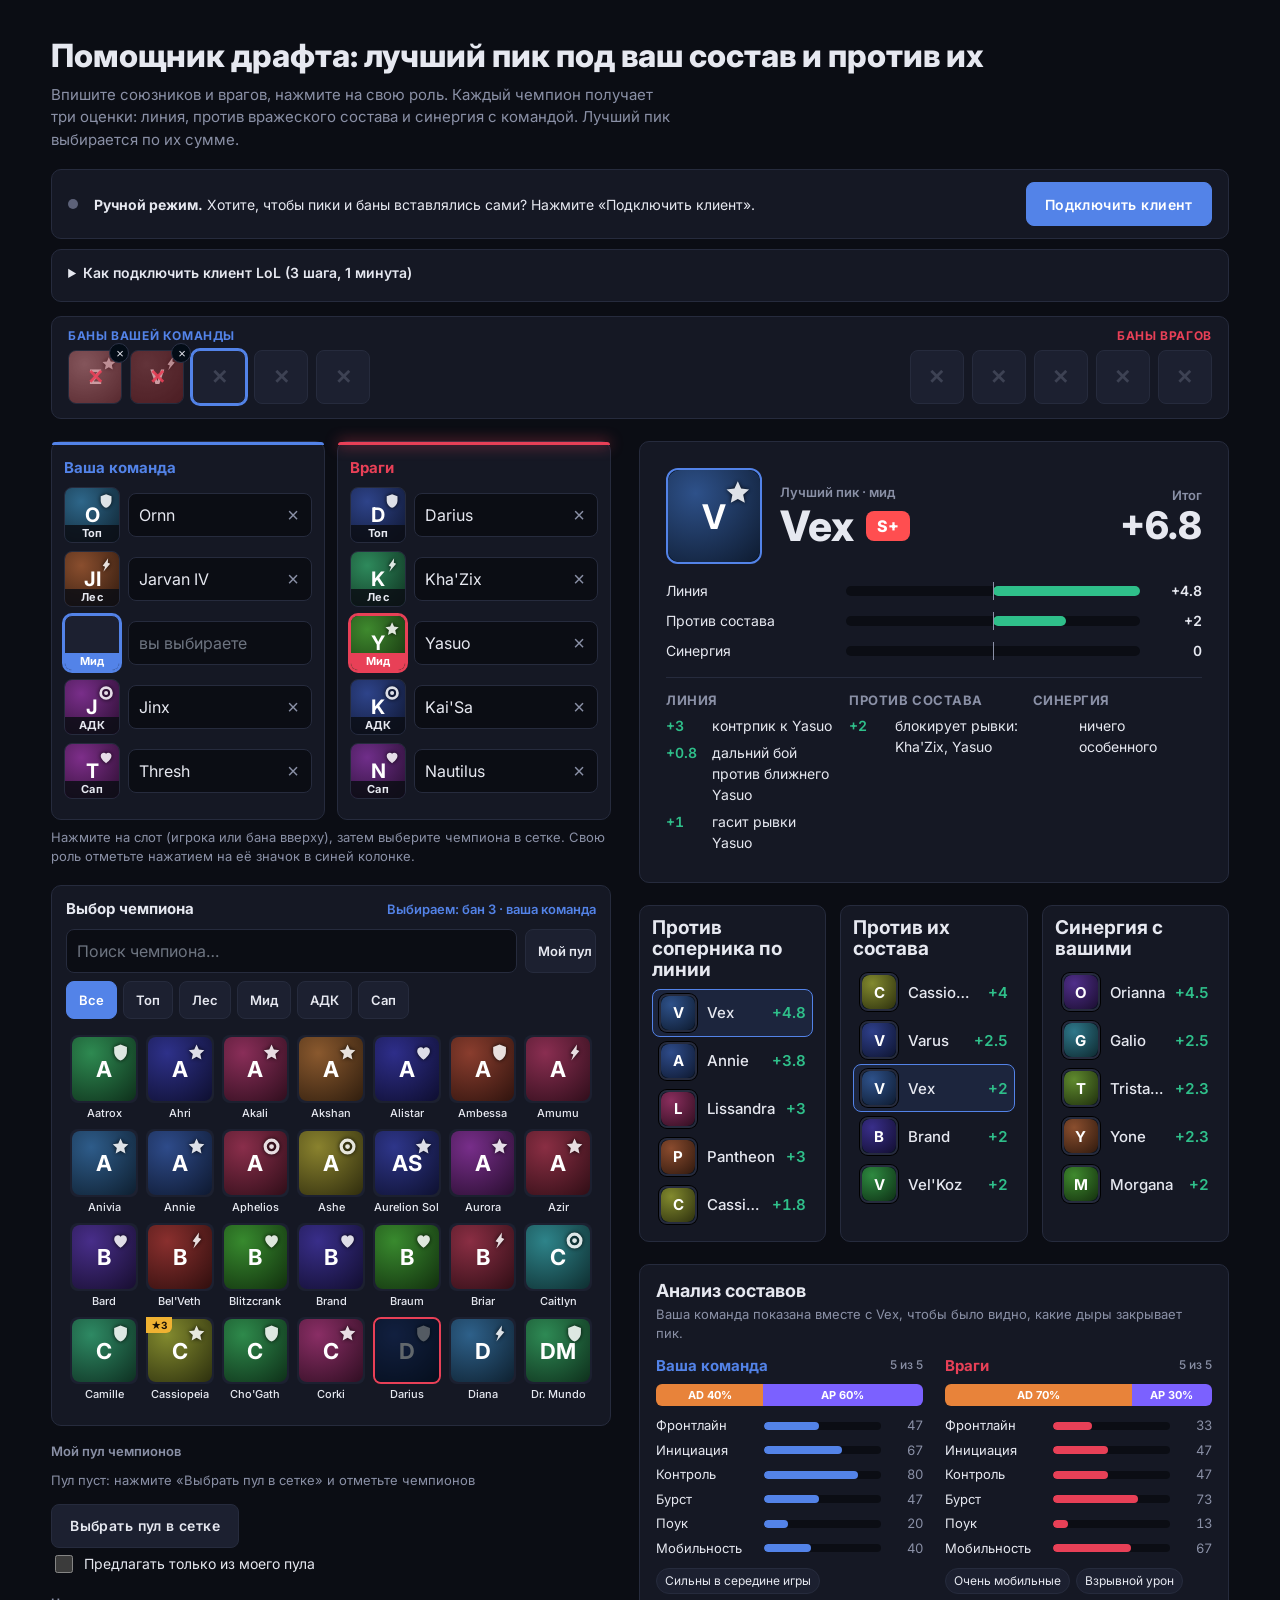
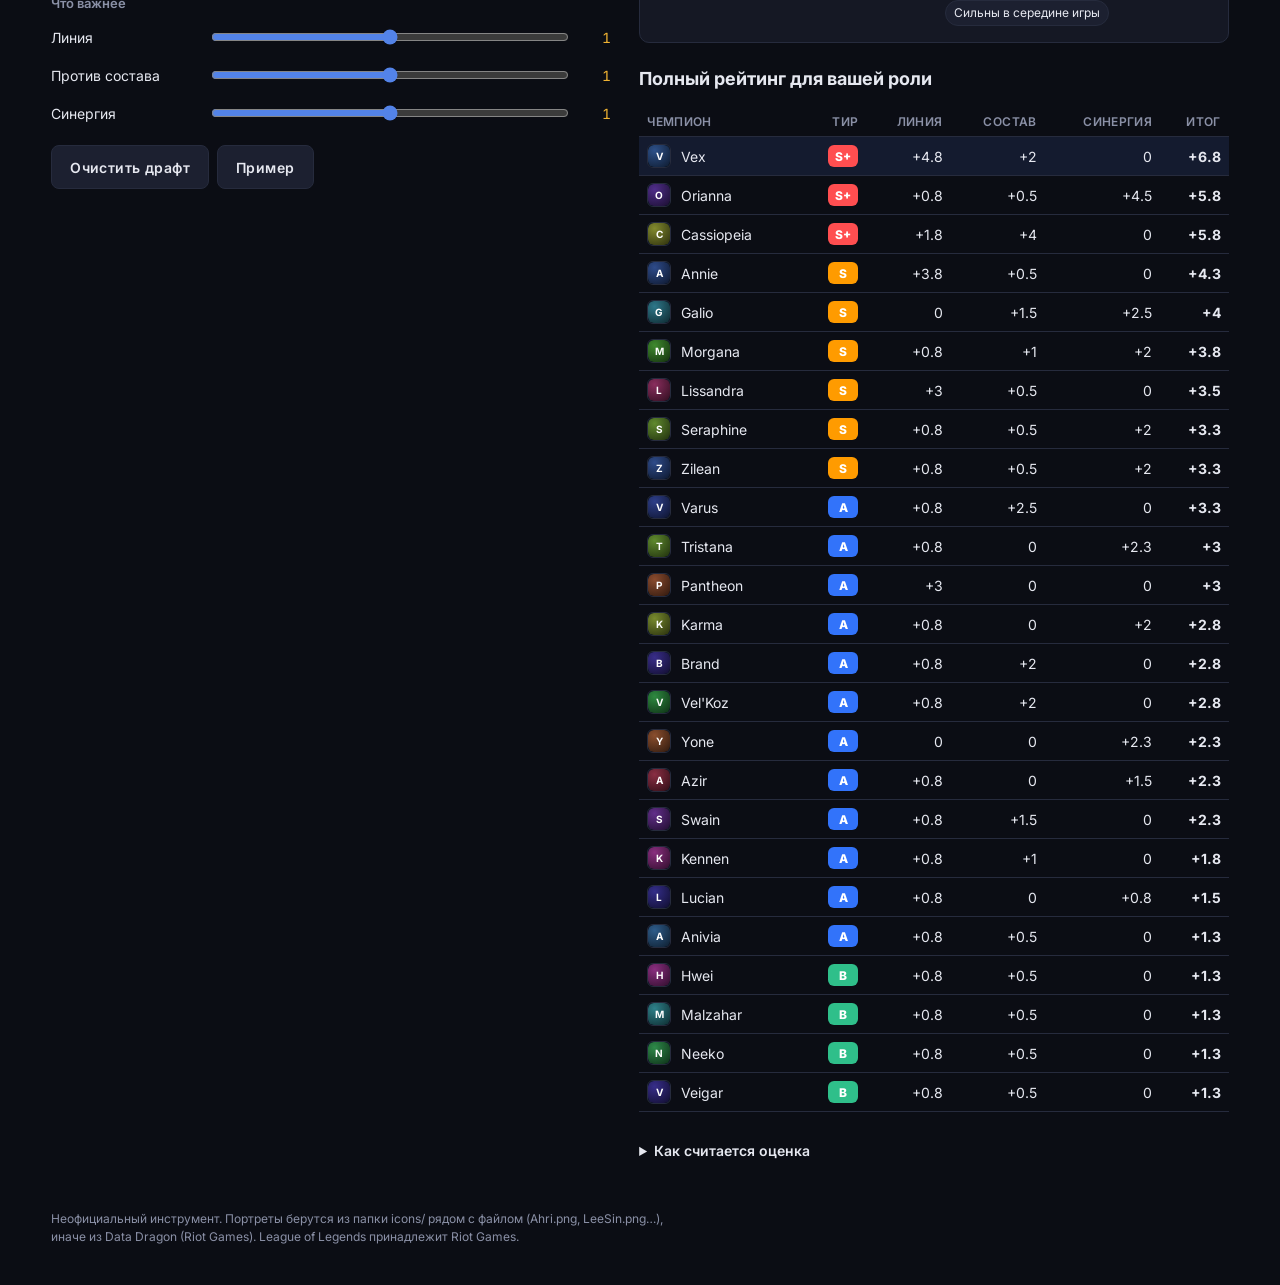
==== lol_draft_helper.html @ dc97fdb5 "Data-ready model: blend hand-made rules with match stats (stats.json), confidence tags, scaling and " ====
<!DOCTYPE html>
<html lang="ru">
<head>
<meta charset="utf-8">
<meta name="viewport" content="width=device-width,initial-scale=1">
<title>Помощник драфта LoL</title>
<link rel="preconnect" href="https://fonts.googleapis.com">
<link rel="stylesheet" href="https://fonts.googleapis.com/css2?family=Inter:wght@400;500;600;700;800&display=swap">
<style>
/* VOICE: тёмный хекстех-стиль драфта: торжественно, но читаемо
   IDEA: экран выбора чемпионов: слоты с золотыми рамками и портретами
   PICTURE: два столбца слотов и карточка лучшего пика с золотым кольцом вокруг портрета
   COLOUR and TYPE: ночной синий #010a13 / #0a1428, золото #c8aa6e, бирюза хекстеха #0ac8b9, красный врагов; Forum + Inter
   LAYOUT: драфт слева, результат справа; ниже 900px одна колонка */
:root{color-scheme:dark;--bg:#010a13;--panel:#0b1a2e;--line:#2a3a4d;--gold:#c8aa6e;--gold2:#f0e6d2;--gold3:#785a28;--teal:#0ac8b9;--blue:#5cb3ff;--red:#f0566b;--good:#0ac8b9;--bad:#f08a55;--ink:#f0e6d2;--mute:#a09b8c}
:root[data-theme=light],:root[data-theme=dark]{color-scheme:dark}
*{box-sizing:border-box;min-width:0}
body{margin:0;color:var(--ink);font:16px/1.5 Inter,system-ui,sans-serif;overflow-x:clip;
 background:radial-gradient(900px 520px at 75% -8%,#123659 0,transparent 62%),radial-gradient(700px 400px at 0% 100%,#0b2a30 0,transparent 60%),var(--bg)}
h1,h2,h3,.big{font-family:Forum,Georgia,serif;font-weight:400;line-height:1.1;margin:0;letter-spacing:.02em}
h1{font-size:clamp(28px,4.2vw,46px);text-wrap:balance;color:var(--gold2)}
h2{font-size:24px;margin-bottom:10px;color:var(--gold)}
h3{font-size:21px}
.band{padding:clamp(20px,3vw,40px) max(4vw,16px)}
header.band{padding-bottom:8px}
header p{margin:10px 0 18px;color:var(--mute);max-width:70ch}
.wrap{max-width:1240px;margin:0 auto}
.rule{height:1px;background:linear-gradient(90deg,var(--gold),transparent 80%);position:relative}
.rule::after{content:"";position:absolute;left:0;top:-4px;width:9px;height:9px;background:var(--gold);transform:rotate(45deg)}
.main{display:grid;grid-template-columns:minmax(0,500px) minmax(0,1fr);gap:28px;align-items:start}
@media(max-width:900px){.main{grid-template-columns:minmax(0,1fr)}}
.frame,.team,.hero,.top{background:linear-gradient(180deg,#0e2138,#091428);border:2px solid;border-image:linear-gradient(180deg,var(--gold),var(--gold3)) 1;box-shadow:inset 0 0 0 1px #000,0 8px 30px rgba(0,0,0,.45)}
.teams{display:grid;grid-template-columns:minmax(0,1fr) minmax(0,1fr);gap:12px}
@media(max-width:460px){.teams{grid-template-columns:minmax(0,1fr)}}
.team{padding:12px;position:relative}
.team::before{content:"";position:absolute;left:0;right:0;top:0;height:4px;background:var(--blue);box-shadow:0 0 14px var(--blue)}
.team.enemy::before{background:var(--red);box-shadow:0 0 14px var(--red)}
.team h3{margin:6px 0 10px}
.team.ally h3{color:var(--blue)}.team.enemy h3{color:var(--red)}
.row{display:grid;grid-template-columns:56px minmax(0,1fr);gap:8px;margin-bottom:8px;align-items:center}
.role{position:relative;width:56px;height:56px;padding:0;overflow:hidden;border:2px solid var(--gold3);background:radial-gradient(circle,#0f2540,#030c16);color:var(--gold2);cursor:pointer;font-family:Inter,sans-serif}
.enemy .role{cursor:default}
.pt{position:absolute;inset:0;display:block;font-size:20px}
.pt img,.port img{width:100%;height:100%;object-fit:cover;display:block}
.rl{position:absolute;left:0;right:0;bottom:0;background:rgba(1,10,19,.88);font:600 11px/1 Inter,sans-serif;padding:3px 0;text-align:center;letter-spacing:.04em}
.row.me .role{border-color:var(--gold);box-shadow:0 0 14px rgba(200,170,110,.65)}
.row.me .rl{background:var(--gold);color:#1a1206}
.row.lane .role{border-color:var(--red);box-shadow:0 0 14px rgba(240,86,107,.55)}
.row.lane .rl{background:var(--red);color:#fff}
.med{position:relative;display:grid;place-items:center;width:100%;height:100%;background:radial-gradient(circle at 30% 25%,hsl(var(--h) 50% 36%),hsl(var(--h) 55% 12%));font:400 1em Forum,Georgia,serif;color:var(--gold2)}
input[type=text],textarea{width:100%;height:44px;border:1px solid var(--gold3);border-radius:0;background:#010a13;color:var(--gold2);font:16px Inter,sans-serif;padding:0 10px}
textarea{height:64px;padding:8px 10px;resize:vertical}
input::placeholder,textarea::placeholder{color:#6d7480}
input.bad{border-color:var(--bad);box-shadow:0 0 0 1px var(--bad)}
input:disabled{background:transparent;border-style:dashed;color:var(--gold)}
input:focus-visible,button:focus-visible,textarea:focus-visible{outline:2px solid var(--teal);outline-offset:2px}
.hint{font-size:13px;color:var(--mute);margin:8px 0 0}
.extra{margin-top:16px;display:grid;gap:14px}
label.f,.f{display:block;font-size:13px;font-weight:600;margin-bottom:4px;color:var(--gold)}
.check{display:flex;gap:8px;align-items:center;font-size:14px;min-height:32px;color:var(--gold2)}
.check input{width:18px;height:18px;accent-color:var(--teal)}
.weights{display:grid;gap:2px}
.w{display:grid;grid-template-columns:150px minmax(0,1fr) 36px;gap:8px;align-items:center;font-size:14px}
.w output{text-align:right;font-variant-numeric:tabular-nums;color:var(--gold)}
input[type=range]{width:100%;accent-color:var(--teal);height:32px}
.btns{display:flex;gap:8px;flex-wrap:wrap}
.btn{min-height:44px;padding:0 18px;border:1px solid var(--gold3);background:linear-gradient(#1e2328,#0f141a);color:var(--gold2);font:600 14px Inter,sans-serif;cursor:pointer;letter-spacing:.03em}
.btn:hover{border-color:var(--gold);color:#fff;box-shadow:0 0 12px rgba(200,170,110,.3)}
.hero{padding:clamp(16px,2.4vw,26px);display:grid;gap:16px}
.hero-top{display:flex;gap:18px;align-items:center;flex-wrap:wrap}
.gl{position:absolute;top:9%;right:9%;width:30%;height:30%;fill:var(--gold);filter:drop-shadow(0 0 2px #000)}
.xs .gl,.pick .gl{display:none}
.port{width:96px;height:96px;border-radius:50%;overflow:hidden;border:3px solid var(--gold);box-shadow:0 0 0 2px #000,0 0 24px rgba(200,170,110,.4);flex:none;font-size:34px;background:#05101c}
.port img{transform:scale(1.12)}
.port.s{width:38px;height:38px;border-width:2px;box-shadow:0 0 0 1px #000;font-size:15px}
.port.xs{width:24px;height:24px;border-width:1px;box-shadow:none;font-size:10px}
.kicker{font-size:13px;color:var(--mute);font-weight:600}
.big{font-size:clamp(38px,6vw,60px);color:var(--gold2)}
.total{margin-left:auto;text-align:right}
.total .big{font-size:clamp(36px,5vw,52px);color:var(--gold)}
.bars{display:grid;gap:9px}
.bar{display:grid;grid-template-columns:170px minmax(0,1fr) 52px;gap:10px;align-items:center;font-size:14px}
.track{position:relative;height:12px;background:#030c16;border:1px solid var(--gold3)}
.track::after{content:"";position:absolute;left:50%;top:-4px;bottom:-4px;width:1px;background:var(--mute)}
.fill{position:absolute;top:0;bottom:0;box-shadow:0 0 10px currentColor}
.num{text-align:right;font-variant-numeric:tabular-nums;font-weight:600;white-space:nowrap;color:var(--gold2)}
@media(max-width:520px){.bar{grid-template-columns:96px minmax(0,1fr) 44px}}
.why{display:grid;grid-template-columns:minmax(0,1fr) minmax(0,1fr) minmax(0,1fr);gap:14px;border-top:1px solid var(--gold3);padding-top:14px}
@media(max-width:700px){.why{grid-template-columns:minmax(0,1fr)}}
.why h4{margin:0 0 4px;font:400 17px Forum,Georgia,serif;color:var(--gold);letter-spacing:.03em}
.why ul{margin:0;padding:0;list-style:none;font-size:14px}
.why li{padding:3px 0;display:grid;grid-template-columns:40px minmax(0,1fr);gap:6px}
.pos{color:var(--teal);font-weight:600;font-variant-numeric:tabular-nums}.neg{color:var(--bad);font-weight:600;font-variant-numeric:tabular-nums}
.tops{display:grid;grid-template-columns:repeat(3,minmax(0,1fr));gap:14px;margin-top:22px}
@media(max-width:700px){.tops{grid-template-columns:minmax(0,1fr)}}
.top{padding:12px}
.top h3{margin-bottom:8px;color:var(--gold);font-size:19px}
.pick{display:flex;gap:10px;align-items:center;width:100%;min-height:46px;background:none;border:1px solid transparent;padding:4px 6px;color:var(--gold2);font:500 15px Inter,sans-serif;cursor:pointer;text-align:left}
.pick:hover{background:rgba(200,170,110,.08)}
.pick.on{border-color:var(--gold3);background:rgba(10,200,185,.1)}
.pick span:nth-child(2){flex:1}
table{width:100%;border-collapse:collapse;margin-top:8px;font-size:14px}
th,td{padding:7px 8px;border-bottom:1px solid #1d2c3e;text-align:right;white-space:nowrap}
th:first-child,td:first-child{text-align:left}
th{font:400 16px Forum,Georgia,serif;color:var(--gold);border-bottom:1px solid var(--gold3)}
.tn{display:inline-flex;gap:10px;align-items:center}
tbody tr{cursor:pointer}tbody tr:hover{background:rgba(200,170,110,.08)}tbody tr.on{background:rgba(10,200,185,.12)}
.scroll{overflow-x:auto}
.empty{color:var(--mute);padding:20px 0}
details{margin-top:28px;font-size:14px;color:var(--mute)}
details p{max-width:75ch}
summary{cursor:pointer;font-weight:600;color:var(--gold);min-height:32px}
.legal{font-size:12px;color:var(--mute);margin:0;max-width:80ch}
footer.band{padding-top:0}
@media (prefers-reduced-motion:no-preference){.fill{transition:width .25s,left .25s}}

.main{grid-template-columns:minmax(0,560px) minmax(0,1fr)}
@media(max-width:900px){.main{grid-template-columns:minmax(0,1fr)}}
.fld{position:relative;display:block}
.fld input{padding-right:34px}
.fld input:placeholder-shown+.clr{display:none}
.clr{position:absolute;right:0;top:0;width:38px;height:44px;background:none;border:0;color:var(--mute);font-size:20px;line-height:1;cursor:pointer}
.clr:hover{color:var(--red)}
.row.active input{border-color:var(--teal);box-shadow:0 0 0 1px var(--teal)}
.row.active .role{box-shadow:0 0 12px rgba(10,200,185,.55)}
.picker{margin-top:18px;padding:14px;background:linear-gradient(180deg,#0e2138,#091428);border:2px solid;border-image:linear-gradient(180deg,var(--gold),var(--gold3)) 1;box-shadow:inset 0 0 0 1px #000,0 8px 30px rgba(0,0,0,.45)}
.picker-head{display:flex;justify-content:space-between;gap:10px;align-items:baseline;flex-wrap:wrap;margin-bottom:10px}
.picker-head h3{color:var(--gold)}
.who{font-size:13px;color:var(--teal);font-weight:600}
.picker-top{display:flex;gap:8px;margin-bottom:8px}
.picker-top input{flex:1 1 auto}
.chips{display:flex;gap:6px;flex-wrap:wrap}
.chip{min-height:38px;padding:0 12px;border:1px solid var(--gold3);background:#05101c;color:var(--gold2);font:600 13px Inter,sans-serif;cursor:pointer}
.chip:hover{border-color:var(--gold)}
.chip.on{background:var(--gold);color:#1a1206;border-color:var(--gold)}
.grid{display:grid;grid-template-columns:repeat(auto-fill,minmax(62px,1fr));gap:10px 8px;max-height:380px;overflow-y:auto;margin-top:12px;padding:4px 4px 8px}
.grid::-webkit-scrollbar{width:8px}.grid::-webkit-scrollbar-thumb{background:var(--gold3)}
.tile{position:relative;padding:0;border:0;background:none;color:var(--gold2);cursor:pointer;display:grid;gap:4px;justify-items:center;font:500 11px/1.1 Inter,sans-serif;min-width:0}
.tile[hidden]{display:none}
.tile .tp{position:relative;display:block;width:100%;aspect-ratio:1;border:2px solid var(--gold3);overflow:hidden;background:#05101c;font-size:22px}
.tile .tp img{width:100%;height:100%;object-fit:cover;display:block}
.tile:hover .tp{border-color:var(--gold);box-shadow:0 0 12px rgba(200,170,110,.55)}
.tile .nm{max-width:100%;white-space:nowrap;overflow:hidden;text-overflow:ellipsis}
.tile.a .tp{border-color:var(--blue)}.tile.e .tp{border-color:var(--red)}
.tile.a,.tile.e,.tile.b{cursor:not-allowed}
.tile.a .tp::after,.tile.e .tp::after,.tile.b .tp::after{content:"";position:absolute;inset:0;background:rgba(1,10,19,.62)}
.tile.b .tp{filter:grayscale(1);border-color:#4a4f57}
.tile.b .tp::before{content:"✕";position:absolute;inset:0;display:grid;place-items:center;z-index:1;color:var(--red);font:700 28px Inter,sans-serif}
.picker.bans .tile.b{cursor:pointer}
.tile .rk{position:absolute;top:0;left:0;z-index:2;background:var(--gold);color:#1a1206;font:700 10px/1 Inter,sans-serif;padding:3px 5px}
.tile .rk[hidden]{display:none}
.tile.top1 .tp{border-color:var(--gold);box-shadow:0 0 10px rgba(200,170,110,.6)}
.noresult{grid-column:1/-1;color:var(--mute);padding:14px 0;text-align:center}

.banband{padding-top:6px;padding-bottom:10px}
.banbar{display:flex;justify-content:space-between;gap:12px 24px;flex-wrap:wrap;padding:12px 16px 14px;background:linear-gradient(180deg,#0e2138,#091428);border:2px solid;border-image:linear-gradient(180deg,var(--gold),var(--gold3)) 1;box-shadow:inset 0 0 0 1px #000,0 8px 30px rgba(0,0,0,.45)}
.bg h3{font-size:18px;margin:0 0 8px;color:var(--blue)}
.bg.r h3{color:var(--red);text-align:right}
.bslots{display:flex;gap:8px}
.bg.r .bslots{justify-content:flex-end}
.bslot{position:relative;width:54px;height:54px}
.bbtn{position:relative;display:block;width:100%;height:100%;padding:0;overflow:hidden;border:2px solid var(--gold3);background:radial-gradient(circle,#0f2540,#030c16);cursor:pointer;color:var(--mute)}
.bbtn:hover{border-color:var(--gold)}
.bbtn .x{position:absolute;inset:0;display:grid;place-items:center;font:700 20px Inter,sans-serif;opacity:.3;z-index:1;pointer-events:none}
.bslot.filled .bbtn .pt{filter:grayscale(1) brightness(.75)}
.bslot.filled .bbtn::after{content:"";position:absolute;inset:0;background:rgba(240,86,107,.3)}
.bslot.filled .x{opacity:.9;color:var(--red)}
.bslot.active .bbtn{border-color:var(--teal);box-shadow:0 0 12px rgba(10,200,185,.65)}
.bslot .clr{display:none;position:absolute;right:-7px;top:-7px;width:20px;height:20px;background:#030c16;border:1px solid var(--gold3);border-radius:50%;font-size:13px;color:var(--gold2);z-index:3;place-items:center}
.bslot.filled .clr{display:grid}
@media(max-width:520px){.bslot{width:44px;height:44px}.bslots{gap:6px}.bg.r h3{text-align:left}.bg.r .bslots{justify-content:flex-start}}
.poolrow{display:flex;gap:6px;flex-wrap:wrap;margin:4px 0 8px;min-height:30px;align-items:center}
.pchip{display:inline-flex;gap:6px;align-items:center;border:1px solid var(--gold3);background:#05101c;padding:2px 2px 2px 3px;font-size:13px}
.pchip .port{flex:none}
.pchip button{width:24px;height:24px;border:0;background:none;color:var(--mute);font-size:16px;cursor:pointer}
.pchip button:hover{color:var(--red)}
.picker.pool .picker-head h3{color:var(--teal)}
#poolmode.on,#poolbtn.on{background:var(--gold);color:#1a1206;border-color:var(--gold)}
.tile.p .tp{border-color:var(--gold);box-shadow:0 0 12px rgba(200,170,110,.7)}
.tile.p .tp::before{content:"✓";position:absolute;right:0;top:0;z-index:2;color:#1a1206;background:var(--gold);padding:0 5px;font:700 12px/16px Inter,sans-serif}
.picker-top .chip{white-space:nowrap}

/* ===== STATS-SITE THEME: плоский тёмный интерфейс в духе u.gg / op.gg / porofessor ===== */
:root{--bg:#0b0d14;--panel:#151824;--panel2:#1c2030;--line:#262b3d;--ink:#e6e8f0;--mute:#8a90a6;
 --acc:#5383e8;--blue:#5383e8;--red:#e84057;--good:#2fbf8a;--bad:#e84057;--gold:#f0b232;--gold2:#e6e8f0;--gold3:#2c3247;--teal:#5383e8}
body{background:var(--bg);font-family:Inter,system-ui,sans-serif}
h1,h2,h3,.big,.why h4,th{font-family:Inter,system-ui,sans-serif!important;letter-spacing:0}
h1{font-size:clamp(24px,3vw,32px);font-weight:800;color:var(--ink)}
h2{font-size:18px;font-weight:700;color:var(--ink)}
h3{font-size:15px;font-weight:700}
.big{font-weight:800;font-size:clamp(30px,4vw,42px);color:var(--ink)}
.total .big{font-size:clamp(28px,3.6vw,38px);color:var(--ink)}
header p{font-size:15px}
.rule{display:none}
.frame,.team,.hero,.top,.picker,.banbar,.comp,.livebar{background:var(--panel);border:1px solid var(--line)!important;border-image:none!important;border-radius:10px;box-shadow:none}
.team::before{height:3px;border-radius:10px 10px 0 0;box-shadow:none}
.team.ally h3{color:var(--blue)}.team.enemy h3{color:var(--red)}
.role,.bbtn{border-radius:8px;border:1px solid var(--line);background:var(--panel2)}
.row.me .role{border-color:var(--acc);box-shadow:0 0 0 2px var(--acc)}
.row.me .rl{background:var(--acc);color:#fff}
.row.lane .role{border-color:var(--red);box-shadow:0 0 0 2px var(--red)}
.row.active input{border-color:var(--acc);box-shadow:0 0 0 1px var(--acc)}
.row.active .role{box-shadow:0 0 0 2px var(--acc)}
.rl{background:rgba(11,13,20,.85);font-weight:700}
input[type=text],textarea{border-radius:8px;border:1px solid var(--line);background:var(--bg);color:var(--ink)}
input:disabled{color:var(--acc)}
.btn,.chip{border-radius:8px;border:1px solid var(--line);background:var(--panel2);color:var(--ink)}
.btn:hover,.chip:hover{border-color:var(--acc);box-shadow:none}
.chip.on,#poolmode.on,#poolbtn.on{background:var(--acc);border-color:var(--acc);color:#fff}
label.f,.f{color:var(--mute);text-transform:none}
.picker-head h3,.top h3,h2{color:var(--ink)}
.who{color:var(--acc)}
.port{border:2px solid var(--line);box-shadow:none;border-radius:12px}
.port.s{border-radius:8px}.port.xs{border-radius:6px;border-width:1px}
.hero .port{border-color:var(--acc)}
.med{border-radius:inherit;color:#fff;font-family:Inter,sans-serif;font-weight:700}
.gl{fill:#fff;opacity:.85}
.tile .tp{border-radius:8px;border:2px solid transparent;background:var(--panel2)}
.tile:hover .tp{border-color:var(--acc);box-shadow:none}
.tile.a .tp{border-color:var(--blue)}.tile.e .tp{border-color:var(--red)}
.tile.top1 .tp{border-color:var(--gold);box-shadow:0 0 0 1px var(--gold)}
.tile .rk{background:var(--gold);border-radius:0 0 6px 0}
.tile.p .tp{border-color:var(--good);box-shadow:none}.tile.p .tp::before{background:var(--good);color:#fff}
.track{background:var(--bg);border:0;border-radius:6px;height:10px}
.fill{border-radius:6px;box-shadow:none}
.why{border-top:1px solid var(--line)}
.why h4{font-size:13px;font-weight:700;color:var(--mute);text-transform:uppercase;letter-spacing:.04em}
.pos{color:var(--good)}.neg{color:var(--bad)}
.pick{border-radius:8px}.pick.on{border-color:var(--acc);background:rgba(83,131,232,.12)}.pick:hover{background:var(--panel2)}
th{font-size:12px;font-weight:600;color:var(--mute);border-bottom:1px solid var(--line);text-transform:uppercase;letter-spacing:.03em}
td{border-bottom:1px solid var(--line)}
tbody tr:hover{background:var(--panel2)}tbody tr.on{background:rgba(83,131,232,.12)}
.bg h3{font-size:12px;text-transform:uppercase;letter-spacing:.05em}
.bslot.filled .bbtn::after{background:rgba(232,64,87,.28)}
.bslot.active .bbtn{border-color:var(--acc);box-shadow:0 0 0 2px var(--acc)}
.pchip{border-radius:999px;border:1px solid var(--line);background:var(--panel2)}
summary{color:var(--ink)}
/* тиры как на стат-сайтах */
.tier{display:inline-grid;place-items:center;min-width:30px;height:22px;padding:0 6px;border-radius:6px;font:800 12px Inter,sans-serif;color:#fff;flex:none}
.tier.big{min-width:44px;height:30px;font-size:16px;border-radius:8px}
.t-Sp{background:#ff4e50}.t-S{background:#ff9b00}.t-A{background:#3273fa}.t-B{background:#2fbf8a}.t-C{background:#5c6178}.t-D{background:#3a3e52;color:#b9bdd0}
.name-line{display:flex;gap:12px;align-items:center;flex-wrap:wrap}
/* живой режим */
.livebar{display:flex;gap:12px 16px;align-items:center;flex-wrap:wrap;padding:12px 16px;margin-top:14px}
.dot{width:10px;height:10px;border-radius:50%;background:#5c6178;flex:none}
.livebar[data-s=live] .dot{background:var(--red);box-shadow:0 0 0 0 rgba(232,64,87,.6)}
.livebar[data-s=idle] .dot{background:var(--good)}
.livebar[data-s=nobridge] .dot,.livebar[data-s=noclient] .dot{background:var(--gold)}
@media (prefers-reduced-motion:no-preference){.livebar[data-s=live] .dot{animation:pulse 1.4s infinite}}
@keyframes pulse{70%{box-shadow:0 0 0 9px rgba(232,64,87,0)}100%{box-shadow:0 0 0 0 rgba(232,64,87,0)}}
.ltxt{flex:1 1 260px;font-size:14px}.ltxt b{font-weight:700}
.livetag{background:var(--red);color:#fff;font:800 11px Inter,sans-serif;padding:3px 7px;border-radius:5px;letter-spacing:.06em}
.timer{font:800 18px Inter,sans-serif;font-variant-numeric:tabular-nums}
.btn.primary{background:var(--acc);border-color:var(--acc);color:#fff}
.howto{margin-top:10px;background:var(--panel);border:1px solid var(--line);border-radius:10px;padding:4px 16px 10px;color:var(--ink)}
.howto summary{font-size:14px;padding:8px 0}
.steps{display:grid;grid-template-columns:repeat(3,minmax(0,1fr));gap:12px;margin:6px 0 4px}
@media(max-width:760px){.steps{grid-template-columns:minmax(0,1fr)}}
.step{background:var(--panel2);border-radius:8px;padding:12px 14px;font-size:14px}
.step b.n{display:inline-grid;place-items:center;width:26px;height:26px;border-radius:50%;background:var(--acc);color:#fff;margin-right:6px;font-size:13px}
.step code{background:var(--bg);padding:1px 6px;border-radius:5px;font-size:13px}
.step p{margin:8px 0 0;color:var(--mute)}
.slot-live input{border-color:rgba(232,64,87,.55)}
/* анализ составов */
.comp{margin-top:22px;padding:16px}
.comp h2{margin:0 0 4px}.comp .sub{color:var(--mute);font-size:13px;margin:0 0 14px}
.cgrid{display:grid;grid-template-columns:minmax(0,1fr) minmax(0,1fr);gap:22px}
@media(max-width:640px){.cgrid{grid-template-columns:minmax(0,1fr)}}
.ct h3{margin:0 0 10px;display:flex;justify-content:space-between;gap:8px}
.ct.a h3{color:var(--blue)}.ct.e h3{color:var(--red)}
.ct h3 small{color:var(--mute);font-weight:500;font-size:12px}
.dmg{display:flex;height:22px;border-radius:6px;overflow:hidden;font:700 11px/22px Inter,sans-serif;color:#fff;margin-bottom:10px;background:var(--bg)}
.dmg span{text-align:center;white-space:nowrap;overflow:hidden}
.dmg .ad{background:#e8833a}.dmg .ap{background:#7b61ff}
.m{display:grid;grid-template-columns:100px minmax(0,1fr) 34px;gap:8px;align-items:center;font-size:13px;margin:5px 0}
.mt{height:8px;background:var(--bg);border-radius:4px;overflow:hidden}.mt i{display:block;height:100%;border-radius:4px}
.ct.a .mt i{background:var(--blue)}.ct.e .mt i{background:var(--red)}
.m .v{text-align:right;color:var(--mute);font-variant-numeric:tabular-nums}
.tags{display:flex;gap:6px;flex-wrap:wrap;margin-top:10px}
.tag{font-size:12px;padding:3px 8px;border-radius:999px;background:var(--panel2);color:var(--ink);border:1px solid var(--line)}
.tag.warn{border-color:rgba(232,64,87,.5);color:#ff8a9a}
.pick span:nth-child(2){overflow:hidden;text-overflow:ellipsis;white-space:nowrap}
.updbar{position:sticky;top:0;z-index:100;display:flex;gap:10px 14px;align-items:center;flex-wrap:wrap;padding:10px max(16px,calc((100% - 1240px)/2));background:#3a2c0e;border-bottom:1px solid rgba(240,178,50,.6);box-shadow:0 4px 14px rgba(0,0,0,.45)}
.updbar[hidden]{display:none}.dstat{margin-top:10px;padding:7px 12px;border-radius:8px;border:1px solid rgba(77,163,255,.4);background:rgba(77,163,255,.08);color:var(--mute);font-size:13px}.dstat[hidden]{display:none}.dstat b{color:var(--text)}.ui{font-size:18px;color:var(--gold)}.ut{flex:1 1 220px;font-size:14px}.ut small{color:var(--mute)}
a.btn{display:inline-grid;place-items:center;text-decoration:none}
</style>
</head>
<body>
<div class="updbar" id="updbar" hidden><span class="ui">⬆</span><span class="ut">Доступна новая версия <b id="updv"></b> <small id="updc"></small></span><button class="btn primary" id="updgo" type="button" hidden>Обновить</button><a class="btn primary" id="updlink" target="_blank" rel="noopener">Скачать</a><button class="btn" id="upddis" type="button">Позже</button></div>
<header class="band"><div class="wrap">
<h1>Помощник драфта: лучший пик под ваш состав и против их</h1>
<p>Впишите союзников и врагов, нажмите на свою роль. Каждый чемпион получает три оценки: линия, против вражеского состава и синергия с командой. Лучший пик выбирается по их сумме.</p>
<div class="rule"></div>
<div class="dstat" id="dstat" hidden></div>
<div class="livebar" id="livebar" data-s="off"><span class="dot"></span><span class="ltxt" id="ltxt"></span><span class="timer" id="ltimer"></span><button class="btn primary" id="livebtn" type="button">Подключить клиент</button></div>
<details class="howto" id="howto"><summary>Как подключить клиент LoL (3 шага, 1 минута)</summary>
<div class="steps">
<div class="step"><b class="n">1</b><b>Поставьте Python</b><p>Скачайте с python.org и установите. В установщике поставьте галочку «Add Python to PATH». Это делается один раз.</p></div>
<div class="step"><b class="n">2</b><b>Запустите мост</b><p>Положите <code>lol_bridge.py</code> куда угодно и дважды кликните по нему. Откроется чёрное окно: не закрывайте его, пока играете.</p></div>
<div class="step"><b class="n">3</b><b>Нажмите «Подключить клиент»</b><p>Кнопка выше. Зайдите в выбор чемпионов, и пики, баны и ваша роль появятся сами. Если браузер спросит доступ к устройствам в сети, разрешите.</p></div>
</div></details>
</div></header>

<section class="band banband" aria-label="Баны"><div class="wrap"><div class="banbar">
  <div class="bg"><h3>Баны вашей команды</h3><div class="bslots" id="bansL"></div></div>
  <div class="bg r"><h3>Баны врагов</h3><div class="bslots" id="bansR"></div></div>
</div></div></section>

<main class="band" style="padding-top:12px"><div class="wrap main">
<section aria-label="Драфт">
  <div class="teams">
    <div class="team ally"><h3>Ваша команда</h3><div id="ally"></div></div>
    <div class="team enemy"><h3>Враги</h3><div id="enemy"></div></div>
  </div>
  <p class="hint">Нажмите на слот (игрока или бана вверху), затем выберите чемпиона в сетке. Свою роль отметьте нажатием на её значок в синей колонке.</p>
  <section class="picker" id="picker" aria-label="Выбор чемпиона">
    <div class="picker-head"><h3>Выбор чемпиона</h3><span class="who" id="who"></span></div>
    <div class="picker-top"><input type="text" id="pq" placeholder="Поиск чемпиона…" autocomplete="off" spellcheck="false" aria-label="Поиск чемпиона"><button class="chip" id="poolmode" type="button" data-poolmode>Мой пул</button></div>
    <div class="chips" id="chips" role="group" aria-label="Фильтр по роли"></div>
    <div class="grid" id="grid"></div>
  </section>
  <div class="extra">
    <div><span class="f">Мой пул чемпионов</span><div class="poolrow" id="poolrow"></div>
      <div class="btns"><button class="btn" id="poolbtn" type="button" data-poolmode>Выбрать пул в сетке</button></div>
      <label class="check"><input type="checkbox" id="poolOnly"> Предлагать только из моего пула</label></div>
    <div class="weights"><span class="f" style="font-size:13px;font-weight:600">Что важнее</span>
      <div class="w"><label for="wl">Линия</label><input type="range" id="wl" min="0" max="2" step="0.25"><output id="wlo"></output></div>
      <div class="w"><label for="wc">Против состава</label><input type="range" id="wc" min="0" max="2" step="0.25"><output id="wco"></output></div>
      <div class="w"><label for="ws">Синергия</label><input type="range" id="ws" min="0" max="2" step="0.25"><output id="wso"></output></div>
    </div>
    <div class="btns"><button class="btn" id="clear">Очистить драфт</button><button class="btn" id="sample">Пример</button></div>
  </div>
  <datalist id="champs"></datalist>
</section>

<section aria-live="polite">
  <div id="hero"></div>
  <div class="tops" id="tops"></div>
  <div class="comp" id="comp"></div>
  <h2 style="margin-top:26px">Полный рейтинг для вашей роли</h2>
  <div class="scroll"><table><thead><tr><th>Чемпион</th><th>Тир</th><th>Линия</th><th>Состав</th><th>Синергия</th><th>Итог</th></tr></thead><tbody id="tbl"></tbody></table></div>
  <details><summary>Как считается оценка</summary>
  <p><b>Линия:</b> известные контрпики (±3), дальний бой против ближнего на топе и миде, ранняя сила против поздней, защита от рывков. На боте учитываются оба врага: АДК полностью, саппорт наполовину.</p>
  <p><b>Против состава:</b> урон в % от здоровья против танков, бурст против составов без фронтлайна, блок рывков против мобильных врагов, защита от дайва, жёсткий engage против поука, ловля неподвижных керри, наказание поздних составов.</p>
  <p><b>Синергия:</b> баланс физического и магического урона, нужен ли фронтлайн, engage и контроль, защита гиперкерри, подбросы для Ясуо и Ёнэ, известные связки (Xayah + Rakan, Orianna + Malphite и другие).</p>
  <p>Данные составлены вручную по общим знаниям об игре и не привязаны к патчу. Это не живая статистика винрейтов вроде U.GG, поэтому оценку стоит воспринимать как подсказку.</p>
  </details>
</section>
</div></main>
<footer class="band"><div class="wrap"><p class="legal" id="legal"></p></div></footer>

<script>
{
const RAW=`Aatrox|TJ|P|222011322|khs
Ahri|M|M|012123132|ra
Akali|MT|M|010003232|a
Akshan|MB|P|000012222|ra
Alistar|S|M|333300022|ke
Ambessa|TJ|P|221002232|s
Amumu|JS|M|333101212|t
Anivia|M|M|113211303|r
Annie|MS|M|023113102|r
Aphelios|B|P|001011303|rc
Ashe|BS|P|023120202|rg
Aurelion Sol|MB|M|011021323|r
Aurora|MT|M|012113132|ra
Azir|M|M|022211323|rc
Bard|S|M|023221122|re
Bel'Veth|J|P|111001333|s
Blitzcrank|S|M|233201011|k
Brand|SMJ|M|012023302|rt
Braum|S|M|313300012|ke
Briar|J|P|132002322|h
Caitlyn|B|P|001031212|r
Camille|T|P|122003232|sat
Cassiopeia|M|M|003112303|rtd
Cho'Gath|TJ|M|323211103|kh
Corki|MB|X|000032222|r
Darius|T|P|212002312|ht
Diana|JM|M|132003232|a
Dr. Mundo|TJ|M|301010313|ht
Draven|B|P|001003311|r
Ekko|JM|M|012013232|a
Elise|J|M|022013121|rat
Evelynn|J|M|011003122|a
Ezreal|B|X|000032232|r
Fiddlesticks|J|M|033003212|
Fiora|T|P|101002323|sth
Fizz|M|M|011003132|a
Galio|MS|M|333212122|kg
Gangplank|T|X|101023213|sg
Garen|T|P|201002212|sh
Gnar|T|P|233121222|r
Gragas|JTS|M|233212122|k
Graves|J|P|110003322|r
Gwen|T|M|110002323|tsh
Hecarim|J|P|232002232|h
Heimerdinger|MTS|M|002231302|r
Hwei|MS|M|013232203|r
Illaoi|T|P|201012302|hs
Irelia|TM|P|122002332|s
Ivern|J|M|112300012|e
Janna|S|M|003310012|rek
Jarvan IV|J|P|233102121|k
Jax|TJ|X|212002323|s
Jayce|TM|P|001033111|r
Jhin|B|P|002033102|r
Jinx|B|P|002021313|rc
K'Sante|T|P|333201122|k
Kai'Sa|B|X|010013323|rct
Kalista|B|P|011101331|rk
Karma|SM|M|012231111|re
Karthus|JMB|M|001023303|rg
Kassadin|M|M|011003133|a
Katarina|M|M|010003232|a
Kayle|T|X|001111313|rce
Kayn|J|P|111003232|ah
Kennen|TM|M|033012222|r
Kha'Zix|J|P|010013132|a
Kindred|J|P|001202323|rt
Kled|T|P|231002221|
Kog'Maw|B|X|001021303|rct
LeBlanc|M|M|011013131|ra
Lee Sin|J|P|122102131|k
Leona|S|M|333201011|
Lillia|J|M|112012322|
Lissandra|M|M|133202112|
Lucian|BM|P|000013321|r
Lulu|S|M|002310012|rek
Lux|SM|M|012233002|re
Malphite|TS|M|333112012|k
Malzahar|M|M|003112302|r
Maokai|TJS|M|333200112|h
Master Yi|J|P|000002323|cth
Mel|M|M|002233112|r
Milio|S|M|002300012|re
Miss Fortune|B|P|001023112|r
Mordekaiser|T|M|201002302|h
Morgana|SM|M|013311102|re
Naafiri|MJ|P|010003132|a
Nami|S|M|013211002|rek
Nasus|T|P|201001303|sh
Nautilus|S|M|333201011|k
Neeko|MS|M|033113012|r
Nidalee|J|M|000033131|ra
Nilah|B|P|011102323|h
Nocturne|J|P|131002222|g
Nunu & Willump|J|M|232002122|h
Olaf|JT|P|211002321|ht
Orianna|M|M|023322202|re
Ornn|T|M|333201113|k
Pantheon|STM|P|122113111|g
Poppy|TJS|P|323301112|d
Pyke|S|P|023003031|a
Qiyana|JM|P|022003132|a
Quinn|T|P|001012221|rsg
Rakan|S|M|133200032|ek
Rammus|J|M|333100122|
Rek'Sai|J|P|122002121|k
Rell|S|M|333200012|
Renata Glasc|S|M|003310002|re
Renekton|T|P|222002221|h
Rengar|J|P|011003132|a
Riven|TM|P|122003232|k
Rumble|TM|M|121012312|
Ryze|M|M|001012313|r
Samira|B|P|020003322|a
Sejuani|J|M|333100112|
Senna|SB|P|001221203|reg
Seraphine|SM|M|013221102|re
Sett|T|P|222002212|h
Shaco|J|P|001003131|a
Shen|T|P|222300112|ge
Shyvana|J|X|211011312|
Singed|T|M|212100212|s
Sion|T|P|333101113|ks
Sivir|B|P|000111313|r
Skarner|J|P|333101122|
Smolder|B|X|000031313|rc
Sona|S|M|002221103|re
Soraka|S|M|002310002|reg
Swain|MS|M|213111302|rh
Sylas|MJ|M|122003222|h
Syndra|M|M|003123102|r
Tahm Kench|ST|M|313301112|ht
Taliyah|JM|M|022022222|rk
Talon|MJ|P|000003131|a
Taric|S|M|213300002|e
Teemo|T|M|001031212|rs
Thresh|S|M|222300012|e
Tristana|BM|P|001103323|rc
Trundle|JT|P|212001312|ths
Tryndamere|T|P|000002323|sh
Twisted Fate|M|M|012022112|rg
Twitch|B|P|010012313|rca
Udyr|J|X|222001322|h
Urgot|T|P|212002302|th
Varus|BM|P|012033102|rt
Vayne|BT|P|001102323|rct
Veigar|M|M|013113103|r
Vel'Koz|SMB|M|002033202|rt
Vex|M|M|022113112|rd
Vi|J|P|132003121|kt
Viego|J|P|111002322|ht
Viktor|M|M|002122303|r
Vladimir|MT|M|000012313|h
Volibear|JT|X|232002212|h
Warwick|JT|X|222001311|h
Wukong|JT|P|232002222|k
Xayah|B|P|002102313|rc
Xerath|MS|M|001033102|r
Xin Zhao|J|P|222002221|kh
Yasuo|MTB|P|012002332|s
Yone|MT|X|122003332|k
Yorick|T|P|201001303|s
Yunara|B|P|000002323|rc
Yuumi|S|M|001310002|re
Zac|JTS|M|333101132|kh
Zed|M|P|000013132|a
Zeri|B|P|001011333|rc
Ziggs|MB|M|001032212|r
Zilean|SM|M|003321012|re
Zoe|MS|M|002033012|ra
Zyra|SMJ|M|003122302|r`;

/* кто хорош ПРОТИВ ключа на линии */
const COUNTERS={
Aatrox:"Fiora, Irelia, Kled, Quinn, Vayne, Riven",Camille:"Jax, Renekton, Kled, Poppy, Volibear",
Darius:"Vayne, Quinn, Teemo, Gnar, Kennen, Kayle",Fiora:"Poppy, Malphite, Pantheon, Renekton, Volibear, Warwick",
Garen:"Vayne, Quinn, Teemo, Gnar, Kennen",Gnar:"Irelia, Kled, Riven, Wukong",Gwen:"Kled, Sett, Renekton, Darius, Pantheon",
Illaoi:"Vayne, Fiora, Gwen, Yone, Quinn",Irelia:"Malphite, Poppy, Volibear, Sett, Warwick",
Jax:"Malphite, Teemo, Poppy, Pantheon, Renekton",Jayce:"Malphite, Irelia, Kled, Pantheon","K'Sante":"Vayne, Fiora, Gwen, Mordekaiser",
Kayle:"Renekton, Pantheon, Darius, Irelia, Jax",Kennen:"Irelia, Yone, Akali, Kled",Kled:"Vayne, Quinn, Teemo, Jax",
Malphite:"Mordekaiser, Sylas, Gwen, Olaf, Kayle",Mordekaiser:"Fiora, Olaf, Vayne, Gwen",Nasus:"Darius, Renekton, Pantheon, Vayne, Teemo, Kled",
Ornn:"Vayne, Gwen, Fiora, Mordekaiser, Kayle",Poppy:"Teemo, Kennen, Mordekaiser, Gwen",Quinn:"Malphite, Poppy, Pantheon, Renekton",
Renekton:"Teemo, Quinn, Vayne, Malphite, Kennen",Riven:"Renekton, Poppy, Malphite, Jax, Garen",Rumble:"Irelia, Kled, Jax",
Sett:"Vayne, Quinn, Teemo, Kennen, Fiora",Shen:"Vayne, Gwen, Kled, Darius, Fiora",Sion:"Vayne, Fiora, Gwen, Mordekaiser, Olaf",
Teemo:"Pantheon, Irelia, Kennen, Jayce",Trundle:"Vayne, Quinn, Fiora",Tryndamere:"Malphite, Teemo, Poppy, Renekton, Jax, Garen",
Urgot:"Fiora, Olaf, Vayne, Gwen",Volibear:"Vayne, Quinn, Kennen, Teemo",
Yasuo:"Malphite, Renekton, Annie, Pantheon, Poppy, Lissandra, Vex",Yone:"Malphite, Renekton, Pantheon, Poppy, Vex, Annie",
Yorick:"Irelia, Fiora, Kled",Ambessa:"Poppy, Malphite, Quinn, Vayne",Akali:"Galio, Malzahar, Vex, Renekton, Lissandra",
"Cho'Gath":"Vayne, Fiora, Gwen","Dr. Mundo":"Vayne, Fiora, Gwen, Kayle",Gangplank:"Irelia, Renekton, Pantheon, Kled",
Ahri:"Galio, Kassadin, Fizz, Vex",Anivia:"Fizz, Kassadin, Zed, Ahri",Annie:"Syndra, Xerath, Ziggs, Viktor",
"Aurelion Sol":"Fizz, Zed, Kassadin, Talon",Aurora:"Vex, Galio, Annie",Azir:"Fizz, Zed, LeBlanc, Talon",Cassiopeia:"Syndra, Xerath, Viktor",
Diana:"Lissandra, Vex, Galio, Malzahar",Ekko:"Galio, Malzahar, Vex, Lissandra",Fizz:"Galio, Malzahar, Lissandra, Vex",
Hwei:"Fizz, Zed, Talon, Kassadin",Kassadin:"Talon, Zed, Pantheon, Tristana, Akshan",Katarina:"Galio, Lissandra, Vex, Malzahar, Annie",
LeBlanc:"Galio, Kassadin, Malzahar, Vex, Lissandra",Lux:"Fizz, Zed, Kassadin, Talon, Yasuo",Malzahar:"Kassadin, Syndra, Xerath",
Orianna:"Fizz, Zed, Kassadin, Talon, LeBlanc",Ryze:"Talon, Zed, Pantheon",Sylas:"Cassiopeia, Pantheon, Vex",
Syndra:"Fizz, Kassadin, Yasuo, Zed",Talon:"Malzahar, Galio, Lissandra, Vex, Annie",
"Twisted Fate":"Fizz, Zed, Talon, Kassadin",Veigar:"Kassadin, Xerath, Ziggs, Fizz",Vex:"Syndra, Xerath, Viktor",
Viktor:"Fizz, Zed, Kassadin, Talon, Yasuo",Vladimir:"Syndra, Talon, Zed",Xerath:"Fizz, Zed, Kassadin, Talon",
Zed:"Lissandra, Malzahar, Galio, Vex",Zoe:"Fizz, Kassadin, Yasuo, Galio",Ziggs:"Fizz, Zed, Kassadin, Talon",Mel:"Fizz, Kassadin, Zed",
Naafiri:"Galio, Malzahar, Lissandra, Vex",Qiyana:"Galio, Malzahar, Lissandra",Galio:"Cassiopeia, Ryze, Viktor",Lissandra:"Ryze, Kassadin, Cassiopeia",
Draven:"Caitlyn, Varus, Ashe",Ezreal:"Caitlyn, Draven, Lucian, Samira",Jinx:"Caitlyn, Draven, Lucian, Samira, Kalista",
"Kai'Sa":"Caitlyn, Varus, Draven",Lucian:"Caitlyn, Draven","Miss Fortune":"Kalista, Draven, Samira",Samira:"Caitlyn, Ashe, Varus",
Sivir:"Draven, Caitlyn, Kalista",Tristana:"Caitlyn, Draven",Twitch:"Caitlyn, Draven, Lucian",Vayne:"Caitlyn, Draven, Varus, Ashe",
Varus:"Samira, Kalista, Lucian",Xayah:"Caitlyn, Draven, Varus",Zeri:"Caitlyn, Draven",Aphelios:"Caitlyn, Draven, Lucian",
Jhin:"Samira, Kalista, Lucian",Ashe:"Draven, Lucian, Samira","Kog'Maw":"Caitlyn, Draven, Samira, Lucian",
Smolder:"Caitlyn, Draven, Lucian, Samira, Varus",Nilah:"Caitlyn, Varus, Ashe",
Blitzcrank:"Morgana, Braum, Alistar, Rell",Thresh:"Morgana, Braum, Janna",Leona:"Morgana, Janna, Braum, Renata Glasc",
Nautilus:"Morgana, Janna, Braum, Renata Glasc",Pyke:"Braum, Leona, Taric, Alistar",Lulu:"Brand, Zyra, Xerath, Pyke",
Janna:"Brand, Zyra, Xerath, Vel'Koz",Soraka:"Blitzcrank, Pyke, Nautilus, Brand",Yuumi:"Leona, Nautilus, Brand, Zyra",
Sona:"Leona, Nautilus, Blitzcrank, Pyke",Karma:"Leona, Nautilus, Alistar",Zyra:"Nautilus, Blitzcrank, Pyke, Rakan",
Brand:"Blitzcrank, Nautilus, Leona, Pyke",Alistar:"Janna, Morgana, Renata Glasc",Rakan:"Janna, Morgana",
Senna:"Blitzcrank, Nautilus, Pyke, Leona",Milio:"Leona, Nautilus, Blitzcrank, Pyke, Brand",Seraphine:"Blitzcrank, Nautilus, Pyke, Rakan",
Braum:"Zyra, Xerath, Vel'Koz",Rell:"Janna, Morgana",
"Master Yi":"Rammus, Warwick, Xin Zhao, Poppy","Kha'Zix":"Lee Sin, Xin Zhao, Elise, Rengar",Rengar:"Rammus, Poppy, Xin Zhao",
"Lee Sin":"Warwick, Volibear, Udyr, Rammus",Graves:"Rammus, Poppy, Jarvan IV",Hecarim:"Poppy, Rammus",Evelynn:"Lee Sin, Rek'Sai, Elise",
Kayn:"Rammus, Poppy",Viego:"Rammus, Volibear, Lillia","Bel'Veth":"Rammus, Poppy, Xin Zhao",Nidalee:"Warwick, Rek'Sai",
Kindred:"Lee Sin, Rek'Sai, Elise, Xin Zhao",Rammus:"Lillia, Brand, Karthus"};

const PAIRS=`Xayah+Rakan,Kalista+Thresh,Kalista+Alistar,Kalista+Nautilus,Lucian+Nami,Lucian+Braum,Lucian+Milio,Orianna+Malphite,Orianna+Jarvan IV,Orianna+Wukong,Orianna+Rakan,Orianna+Hecarim,Orianna+Vi,Orianna+Nocturne,Twitch+Lulu,Kog'Maw+Lulu,Jinx+Lulu,Vayne+Lulu,Zeri+Lulu,Zeri+Yuumi,Jinx+Thresh,Aphelios+Thresh,Senna+Tahm Kench,Master Yi+Taric,Master Yi+Lulu,Kai'Sa+Nautilus,Kai'Sa+Alistar,Kai'Sa+Leona,Samira+Nautilus,Samira+Leona,Samira+Rell,Samira+Rakan,Draven+Leona,Draven+Thresh,Draven+Nautilus,Miss Fortune+Amumu,Miss Fortune+Malphite,Miss Fortune+Leona,Miss Fortune+Sona,Twisted Fate+Galio,Twisted Fate+Nocturne,Twisted Fate+Pantheon,Shen+Master Yi,Shen+Vayne,Jarvan IV+Galio,Diana+Malphite,Kennen+Galio,Ezreal+Karma,Caitlyn+Lux,Caitlyn+Morgana,Caitlyn+Zyra,Ashe+Brand,Varus+Lux,Jhin+Zyra,Ziggs+Xerath,Sivir+Karma,Kog'Maw+Milio,Aphelios+Lulu,Tristana+Lulu,Kog'Maw+Yuumi,Jinx+Milio,Nilah+Taric,Nilah+Rakan,Seraphine+Sona,Amumu+Lissandra,Sejuani+Kennen`;

const ALIAS={mf:'Miss Fortune',tf:'Twisted Fate',j4:'Jarvan IV',jarvan:'Jarvan IV',asol:'Aurelion Sol',aurelion:'Aurelion Sol',kog:"Kog'Maw",cho:"Cho'Gath",mundo:'Dr. Mundo',xin:'Xin Zhao',lee:'Lee Sin',yi:'Master Yi',ww:'Warwick',gp:'Gangplank',kha:"Kha'Zix",rek:"Rek'Sai",vel:"Vel'Koz",kai:"Kai'Sa",tk:'Tahm Kench',tahm:'Tahm Kench',nunu:'Nunu & Willump',renata:'Renata Glasc',heimer:'Heimerdinger',blitz:'Blitzcrank',morg:'Morgana',naut:'Nautilus',lb:'LeBlanc',kass:'Kassadin',kata:'Katarina',cass:'Cassiopeia',fiddle:'Fiddlesticks',voli:'Volibear',ori:'Orianna',sej:'Sejuani',trynd:'Tryndamere',ez:'Ezreal',cait:'Caitlyn',ali:'Alistar',yas:'Yasuo',wu:'Wukong',monkeyking:'Wukong',bel:"Bel'Veth",ks:"K'Sante",sol:'Aurelion Sol'};

const ROLES=[['T','Топ'],['J','Лес'],['M','Мид'],['B','АДК'],['S','Сап']];
const KEYS=['fr','en','cc','pe','po','bu','dp','mo','sc'];
const norm=s=>String(s||'').toLowerCase().replace(/[^a-z0-9а-яё]/g,'');
const CH=RAW.trim().split('\n').map(l=>{const[n,roles,dmg,t,f='']=l.split('|');const o={n,roles,dmg,f};KEYS.forEach((k,i)=>o[k]=+t[i]);return o});
const BY={};CH.forEach(c=>BY[norm(c.n)]=c);
const has=(c,fl)=>c.f.includes(fl);
function find(s){const k=norm(s);if(!k)return null;if(BY[k])return BY[k];if(ALIAS[k])return BY[norm(ALIAS[k])];
  const p=CH.filter(c=>norm(c.n).startsWith(k));return p.length===1?p[0]:null}
const CT={};for(const[k,v]of Object.entries(COUNTERS))CT[k]=new Set(v.split(',').map(x=>x.trim()));
const PAIR=new Set();PAIRS.split(',').forEach(p=>{const[a,b]=p.split('+');PAIR.add(a+'+'+b);PAIR.add(b+'+'+a)});
const names=a=>a.map(c=>c.n).join(', ');
const R1=x=>Math.round(x*10)/10;
const ROLE_FULL={T:'топ',J:'лес',M:'мид',B:'АДК',S:'саппорт'};

/* ---------- данные матчей (необязательно): stats.json из analyze.py ----------
   Пока данных нет, всё работает по моим оценкам, как раньше. Когда данные есть, каждая оценка смешивается с ними:
   вес данных = игры / (игры + 200), то есть моя оценка «стоит» 200 игр. Отклонение в 1 п.п. от ожидаемого винрейта = 0,6 балла.
   Данные учитываются, только если перекос значим (|z| >= 3,5): так случайный шум не превращается в «контрпик». */
const D={on:false,patch:'',games:0,ln:{},vs:{},sy:{},sc:{},roles:[]};
const PT=.6,KW=200;
function setStats(s){
  Object.assign(D,{on:false,patch:s.patch,games:s.games,ln:{},vs:{},sy:{},sc:{},roles:[]});
  const nm=x=>{const c=find(x);return c&&c.n};
  for(const e of s.counters||[]){const a=nm(e.c),b=nm(e.vs);if(a&&b)D.ln[a+'|'+b+'|'+e.r]=e}
  for(const e of s.vs||[]){const a=nm(e.c),b=nm(e.vs);if(a&&b)D.vs[a+'|'+b+'|'+e.r]=e}
  for(const e of s.synergy||[]){const a=nm(e.a),b=nm(e.b);if(!a||!b)continue;
    for(const k of [a+'|'+b,b+'|'+a])if(!D.sy[k]||D.sy[k].n<e.n)D.sy[k]=e}
  for(const[name,rr]of Object.entries(s.champs||{})){const c=find(name);if(!c)continue;
    const tot=Object.values(rr).reduce((x,y)=>x+y.games,0);
    for(const[r,v]of Object.entries(rr))if(v.games>=30&&v.games/tot>=.08&&!c.roles.includes(r)){c.roles+=r;D.roles.push(c.n+' +'+r)}}
  for(const[name,v]of Object.entries(s.scaling||{})){const c=find(name);if(!c||!v.sc)continue;
    const n=v.n.reduce((x,y)=>x+y,0);if(n<100)continue;
    if(c.sc0===undefined)c.sc0=c.sc;c.sc=v.sc;D.sc[c.n]=v}
  D.on=true}
function blend(rule,e,cap,gate){
  if(!e||e.n<30)return{v:rule,note:''};
  const sig=Math.abs(e.z)>=gate,d=sig?Math.max(-cap,Math.min(cap,e.delta*PT)):0,w=e.n/(e.n+KW);
  const v=(1-w)*rule+w*d,same=Math.sign(d)===Math.sign(rule);
  const tag=rule&&sig?(same?'подтверждено данными':'данные не согласны'):rule&&!sig&&e.n>=200?'данные не подтверждают':!rule&&sig?'по данным':'';
  return{v,note:tag?` · ${tag}: ${Math.round(e.wr)}%, ${e.n} игр`:''}}

function lane(c,me,en){
  const why=[];let v=0;const add=(p,t)=>{v+=p;why.push([p,t])};
  const opps=me==='B'?[[en.B,1],[en.S,.5]]:me==='S'?[[en.S,1],[en.B,.5]]:[[en[me],1]];
  const any=opps.filter(o=>o[0]);
  if(!any.length)return{v:0,why:[[0,'соперник по линии не указан']]};
  for(const[o,w]of any){
    if(!D.on){
      if(CT[o.n]&&CT[o.n].has(c.n))add(3*w,`контрпик к ${o.n}`);
      if(CT[c.n]&&CT[c.n].has(o.n))add(-3*w,`${o.n} контрит ${c.n}`);
    }else{
      const r0=(CT[o.n]&&CT[o.n].has(c.n)?3:0)-(CT[c.n]&&CT[c.n].has(o.n)?3:0);
      const b=blend(r0,D.ln[c.n+'|'+o.n+'|'+me]||D.vs[c.n+'|'+o.n+'|'+me],4,3.5);
      if(Math.abs(b.v)>=.05)add(b.v*w,(b.v>0?`контрпик к ${o.n}`:`${o.n} контрит ${c.n}`)+b.note);
    }
    if(me==='T'||me==='M'){
      if(has(c,'r')&&!has(o,'r'))add(.75,`дальний бой против ближнего ${o.n}`);
      if(!has(c,'r')&&has(o,'r'))add(-.5,`ближний бой против дальнего ${o.n}`);}
    if(c.sc===1&&o.sc===3)add(.75*w,`давит рано, пока ${o.n} не раскачался`);
    if(c.sc===3&&o.sc===1)add(-.5*w,`${o.n} сильнее в ранней фазе`);
    if(o.mo===3&&has(c,'d'))add(1*w,`гасит рывки ${o.n}`);
  }
  return{v,why}}

function comp(c,E,laneOpp,me){
  const why=[];let v=0;const add=(p,t)=>{v+=p;why.push([p,t])};
  const n=E.length;if(!n)return{v:0,why:[[0,'вражеский состав не указан']]};
  const phys=E.reduce((s,e)=>s+(e.dmg==='P'?1:e.dmg==='X'?.5:0),0),mag=n-phys;
  if(n>=3&&phys/n>=.7&&c.fr>=2)add(1,'враги почти полностью на физ. уроне — броня окупится');
  if(n>=3&&mag/n>=.7&&c.fr>=2)add(.75,'враги почти полностью на маг. уроне — сопротивление магии окупится');
  if(n>=3&&mag/n>=.7&&(c.n==='Galio'||c.n==='Kassadin'))add(1,'антимаг против AP-состава');
  const tanks=E.filter(e=>e.fr>=2),tw=E.reduce((s,e)=>s+(e.fr===3?1:e.fr===2?.6:0),0);
  if(tw>=1.6&&has(c,'t'))add(2,`урон от % здоровья против ${names(tanks)}`);
  if(tw>=1.6&&has(c,'a')&&!has(c,'t'))add(-1,`ассасину тяжело против танков (${names(tanks)})`);
  if(n>=3&&tw<=.6&&(has(c,'a')||c.bu===3))add(1.5,'у врагов почти нет фронтлайна — бурст убивает');
  const mob=E.filter(e=>e.mo===3);
  if(mob.length>=2&&has(c,'d'))add(2,`блокирует рывки: ${names(mob)}`);
  else if(mob.length>=2&&c.cc>=3)add(.5,`много контроля против мобильных: ${names(mob)}`);
  const divers=E.filter(e=>has(e,'a')||(e.en===3&&e.mo>=2));
  if(divers.length>=2&&c.pe>=3)add(1.5,`защитит своих от дайва: ${names(divers)}`);
  if(divers.length>=2&&has(c,'c')&&c.mo<=1)add(-1,`уязвим к дайву: ${names(divers)}`);
  const poke=E.filter(e=>e.po===3);
  if(poke.length>=2&&c.en===3)add(1.5,`жёсткий engage против поука (${names(poke)})`);
  if(poke.length>=2&&has(c,'h'))add(.5,'отхил помогает пережить поук');
  const immob=E.filter(e=>has(e,'r')&&e.mo<=1&&(has(e,'c')||e.bu>=3||e.dp>=3));
  if(immob.length&&has(c,'a'))add(1,`ловит неподвижных керри: ${names(immob)}`);
  else if(immob.length&&c.en===3)add(.75,`может поймать ${names(immob)}`);
  const eng=E.filter(e=>e.en===3);
  if(eng.length>=2&&has(c,'e')&&c.pe>=3)add(1.5,`отбивает инициацию: ${names(eng)}`);
  const sc=E.reduce((s,e)=>s+e.sc,0)/n;
  if(n>=3&&sc>=2.5&&c.sc===1)add(1,'враги раскачиваются поздно — их можно наказать рано');
  if(n>=3&&sc<=1.6&&c.sc===3)add(-.75,'враги сильнее в ранней игре');
  let cross=0;for(const e of E){if(e===laneOpp)continue;if(CT[e.n]&&CT[e.n].has(c.n)&&cross<1){cross+=.5;add(.5,`неудобен для ${e.n}`)}}
  if(D.on&&me){let dv=0;for(const e of E){if(e===laneOpp)continue;const x=D.vs[c.n+'|'+e.n+'|'+me];if(!x||x.n<100)continue;
    const b=blend(0,x,2,4);if(Math.abs(b.v)>=.2){dv+=b.v*.5;why.push([R1(b.v*.5),`${b.v>0?'удобен против':'неудобен против'} ${e.n}${b.note}`])}}
    dv=Math.max(-1.5,Math.min(1.5,dv));v+=dv}
  return{v,why}}

function syn(c,A){
  const why=[];let v=0;const add=(p,t)=>{v+=p;why.push([p,t])};
  const n=A.length;if(!n)return{v:0,why:[[0,'союзники не указаны']]};
  const phys=A.reduce((s,a)=>s+(a.dmg==='P'?1:a.dmg==='X'?.5:0),0),mag=n-phys,d=phys-mag;
  if(n>=2&&d>=1.5){if(c.dmg==='M')add(2,'команде не хватает магического урона');else if(c.dmg==='P')add(-1,'в команде уже перебор физ. урона');else add(.75,'смешанный урон разбавит физ. состав')}
  if(n>=2&&d<=-1.5){if(c.dmg==='P')add(2,'команде не хватает физического урона');else if(c.dmg==='M')add(-1,'в команде уже перебор маг. урона');else add(.75,'смешанный урон разбавит маг. состав')}
  const fr=A.reduce((s,a)=>s+(a.fr===3?1:a.fr===2?.6:0),0);
  if(fr<1&&c.fr>=2)add(c.fr===3?2.5:2,'в команде нет фронтлайна');
  if(fr<1&&c.fr===0&&n>=3)add(-.5,'команде нужен фронтлайн, а этот чемпион хрупкий');
  if(!A.some(a=>a.en===3)&&c.en===3)add(1.5,'в команде некому начинать драку');
  if(n>=2&&A.reduce((s,a)=>s+a.cc,0)/n<1.6&&c.cc>=3)add(1,'мало контроля в составе');
  const hc=A.filter(a=>has(a,'c'));
  if(hc.length&&(c.pe>=3||has(c,'e')))add(2,`защищает и усиливает ${names(hc)}`);
  const ench=A.filter(a=>has(a,'e')&&a.pe>=3);
  if(ench.length&&has(c,'c'))add(1.5,`${names(ench)} раскроет гиперкерри`);
  const ys=A.filter(a=>a.n==='Yasuo'||a.n==='Yone');
  if(ys.length&&has(c,'k'))add(1.5,`подбросы для ${names(ys)}`);
  if(c.n==='Yasuo'||c.n==='Yone'){const k=A.filter(a=>has(a,'k'));if(k.length)add(Math.min(3,.75*k.length),`подбросы союзников: ${names(k)}`)}
  for(const a of A){
    if(!D.on){if(PAIR.has(c.n+'+'+a.n))add(2.5,`известная связка с ${a.n}`);continue}
    const r0=PAIR.has(c.n+'+'+a.n)?2.5:0,b=blend(r0,D.sy[c.n+'|'+a.n],3,3.5);
    if(Math.abs(b.v)>=.05)add(b.v,(b.v>0?(r0?'известная связка с ':'хорошо сочетается с '):'плохо сочетается с ')+a.n+b.note)}
  if(A.filter(a=>a.po===3).length>=2&&c.po>=2)add(1,'поддерживает поук-состав');
  const eng=A.filter(a=>a.en===3);
  if(eng.length&&c.bu>=3&&c.mo>=2)add(.75,`заходит следом за ${names(eng)}`);
  const sc=A.reduce((s,a)=>s+a.sc,0)/n;
  if(n>=3&&sc>=2.6&&c.sc===1)add(.5,'даст позднему составу ранний темп');
  if(n>=3&&sc<=1.5&&c.sc===3)add(-.5,'команда хочет закончить рано, а он поздний');
  if(n>=3&&!A.some(a=>has(a,'r'))&&has(c,'r'))add(.5,'в команде нет дальнего боя');
  return{v,why}}

function evaluate(st){
  const me=st.me,A=[],en={},E=[],taken=new Set();
  for(const[r]of ROLES){
    if(r!==me){const a=find(st.ally[r]);if(a){A.push(a);taken.add(a.n)}}
    const e=find(st.enemy[r]);if(e){en[r]=e;E.push(e);taken.add(e.n)}}
  st.bans.split(',').forEach(b=>{const c=find(b);if(c)taken.add(c.n)});
  const pool=new Set(st.pool.split(/[,\n]/).map(find).filter(Boolean).map(c=>c.n));
  let cands=CH.filter(c=>c.roles.includes(me)&&!taken.has(c.n));
  if(st.poolOnly&&pool.size)cands=cands.filter(c=>pool.has(c.n));
  const laneOpp=en[me];
  return cands.map(c=>{const l=lane(c,me,en),k=comp(c,E,laneOpp,me),s=syn(c,A);
    return{c,l,k,s,t:st.w.l*l.v+st.w.c*k.v+st.w.s*s.v}}).sort((a,b)=>b.t-a.t||b.s.v-a.s.v);
}
if(typeof module!=='undefined'){module.exports={CH,COUNTERS,PAIRS,find,evaluate,ROLES,setStats,D};}
else{
/* ---------- интерфейс ---------- */
const $=id=>document.getElementById(id);
const blank=()=>({T:'',J:'',M:'',B:'',S:''});
const SAMPLE={me:'M',ally:{T:'Ornn',J:'Jarvan IV',M:'',B:'Jinx',S:'Thresh'},enemy:{T:'Darius',J:'Kha\'Zix',M:'Yasuo',B:'Kai\'Sa',S:'Nautilus'},bans:'Zed, Viego',bs:['Zed','Viego','','','','','','','',''],pool:'',poolOnly:false,w:{l:1,c:1,s:1},sel:null};
let st;try{st=JSON.parse(localStorage.getItem('draft-helper'))}catch(e){}
if(!st||!st.ally)st=JSON.parse(JSON.stringify(SAMPLE));
if(!Array.isArray(st.bs)){st.bs=Array(10).fill('');(st.bans||'').split(',').map(s=>{const c=find(s);return c?c.n:''}).filter(Boolean).slice(0,10).forEach((n,i)=>st.bs[i]=n)}
if(typeof st.pool!=='string')st.pool='';
const save=()=>{try{localStorage.setItem('draft-helper',JSON.stringify(st))}catch(e){}};
$('champs').innerHTML=CH.map(c=>`<option value="${c.n}">`).join('');
const esc=s=>String(s).replace(/[&<>"']/g,m=>({'&':'&amp;','<':'&lt;','>':'&gt;','"':'&quot;',"'":'&#39;'}[m]));
const hue=s=>{let h=0;for(const ch of s)h=(h*31+ch.charCodeAt(0))%360;return h};
const ICONS=true;
const LOCAL_ICONS=true; /* true: сначала папка icons/ рядом с файлом; false: только Data Dragon (для сайта) */
const ICON_ID={"Cho'Gath":'Chogath',"Kai'Sa":'Kaisa',"Kha'Zix":'Khazix',"Vel'Koz":'Velkoz',"Bel'Veth":'Belveth',LeBlanc:'Leblanc',Wukong:'MonkeyKing','Nunu & Willump':'Nunu','Renata Glasc':'Renata'};
let DDV='14.24.1';
const iconUrl=n=>`https://ddragon.leagueoflegends.com/cdn/${DDV}/img/champion/${ICON_ID[n]||n.replace(/[^A-Za-z]/g,'')}.png`;
const GL={T:'M12 2 4 5v6c0 5 3.4 9.3 8 11 4.6-1.7 8-6 8-11V5z',J:'M15 2 7 13l3.5 1.5L8 22l10-12-3.5-1.5z',M:'M12 2l2.9 6.3 6.9.8-5.1 4.7 1.4 6.8L12 17.3 5.9 20.6l1.4-6.8L2.2 9.1l6.9-.8z',B:'M12 2a10 10 0 1 0 0 20 10 10 0 0 0 0-20zm0 4a6 6 0 1 1 0 12 6 6 0 0 1 0-12zm0 3a3 3 0 1 0 0 6 3 3 0 0 0 0-6z',S:'M12 21s-8-5.2-8-11a4.5 4.5 0 0 1 8-2.8A4.5 4.5 0 0 1 20 10c0 5.8-8 11-8 11z'};
const med=n=>{const c=find(n),g=GL[c&&c.roles[0]];return `<span class="med" style="--h:${hue(n)}" aria-hidden="true">${esc(n.replace(/[^A-Za-z ]/g,'').split(' ').map(w=>w[0]).join('').slice(0,2)||n[0])}${g?`<svg class="gl" viewBox="0 0 24 24"><path fill-rule="evenodd" d="${g}"/></svg>`:''}</span>`};
const iconId=n=>ICON_ID[n]||n.replace(/[^A-Za-z]/g,'');
const portrait=n=>ICONS?`<img src="${LOCAL_ICONS?'icons/'+iconId(n)+'.png':iconUrl(n)}" data-n="${esc(n)}"${LOCAL_ICONS?'':' data-cdn="1"'} alt="" loading="lazy">`:med(n);
const badge=(n,cls='')=>`<span class="port ${cls}">${portrait(n)}</span>`;
if(ICONS){document.addEventListener('error',e=>{const t=e.target;if(t.tagName==='IMG'&&t.dataset.n){if(!t.dataset.cdn){t.dataset.cdn=1;t.src=iconUrl(t.dataset.n)}else t.outerHTML=med(t.dataset.n)}},true);
}
const TIERS=[[6,'S+','Sp'],[4,'S','S'],[2.5,'A','A'],[1,'B','B'],[-0.5,'C','C'],[-1e9,'D','D']];
const TMAP=new Map();
function rankTiers(res){TMAP.clear();const n=res.length||1;res.forEach((x,i)=>{const f=i/n;let k=f<.05?0:f<.15?1:f<.35?2:f<.65?3:f<.85?4:5;if(x.t<1)k=Math.max(k,3);if(x.t<=0)k=Math.max(k,4);TMAP.set(x.c.n,k)})}
const tierB=(n,cls='')=>{const k=TMAP.get(n);if(k==null)return'';const x=TIERS[k];return `<span class="tier t-${x[2]} ${cls}" title="Тир среди всех вариантов для вашей роли">${x[1]}</span>`};
const sgn=v=>(v>0?'+':v<0?'−':'')+Math.abs(R1(v));

function buildDraft(){
  for(const side of['ally','enemy']){
    $(side).innerHTML=ROLES.map(([r,lab])=>`<div class="row" id="${side}-row-${r}"><button class="role" data-r="${r}" ${side==='enemy'?'tabindex="-1"':''} aria-label="${lab}"><span class="pt"></span><span class="rl">${lab}</span></button><span class="fld"><input type="text" id="${side}-${r}" data-side="${side}" data-r="${r}" autocomplete="off" spellcheck="false" placeholder=" "><button class="clr" type="button" data-clr="${side}-${r}" aria-label="Очистить слот" tabindex="-1">×</button></span></div>`).join('')}
  for(const[r]of ROLES){$('ally-'+r).value=st.ally[r]||'';$('enemy-'+r).value=st.enemy[r]||''}
  $('poolOnly').checked=st.poolOnly;
  for(const k of['l','c','s']){$('w'+k).value=st.w[k]}
}
function markRows(){
  for(const[r]of ROLES){
    const ar=$('ally-row-'+r),er=$('enemy-row-'+r),ai=$('ally-'+r);
    ar.classList.toggle('me',r===st.me);er.classList.toggle('lane',r===st.me);
    ai.disabled=r===st.me;ai.placeholder=r===st.me?'вы выбираете':' ';if(r===st.me)ai.value='';
    ar.querySelector('.role').setAttribute('aria-pressed',r===st.me);
    for(const side of['ally','enemy']){const i=$(side+'-'+r);i.classList.toggle('bad',!!i.value.trim()&&!find(i.value));i.title=i.classList.contains('bad')?'Чемпион не найден':'';
      const c=find(i.value),pt=$(side+'-row-'+r).querySelector('.pt'),k=c?c.n:'';if(pt.dataset.n!==k){pt.dataset.n=k;pt.innerHTML=c?portrait(c.n):''}}
  }
  for(const k of['l','c','s'])$('w'+k+'o').textContent=st.w[k];
}
function reasons(x){
  const li=a=>a.length?a.map(([p,t])=>`<li><span class="${p>0?'pos':p<0?'neg':''}">${p?sgn(p):''}</span><span>${esc(t)}</span></li>`).join(''):'<li><span></span><span>ничего особенного</span></li>';
  return`<div class="why"><div><h4>Линия</h4><ul>${li(x.l.why)}</ul></div><div><h4>Против состава</h4><ul>${li(x.k.why)}</ul></div><div><h4>Синергия</h4><ul>${li(x.s.why)}</ul></div></div>`}
function render(){
  markRows();
  const res=evaluate(st);
  updatePicker(res);
  lastRes=res;rankTiers(res);renderLive();
  if(!res.length){$('comp').innerHTML='';$('hero').innerHTML='<div class="hero"><p class="empty">Нет доступных чемпионов: все заняты, забанены или не входят в ваш пул.</p></div>';$('tops').innerHTML='';$('tbl').innerHTML='';return}
  const sel=res.find(x=>x.c.n===st.sel)||res[0];
  const mx=k=>Math.max(1,...res.map(x=>Math.abs(x[k].v)));
  const M={l:mx('l'),k:mx('k'),s:mx('s')};
  const bar=(lab,v,m,col)=>{const w=Math.abs(v)/m*50;return`<div class="bar"><span>${lab}</span><div class="track"><div class="fill" style="width:${w}%;left:${v>=0?50:50-w}%;background:${v>=0?col:'var(--bad)'}"></div></div><span class="num">${sgn(v)}</span></div>`};
  const isBest=sel===res[0];
  $('hero').innerHTML=`<div class="hero"><div class="hero-top">${badge(sel.c.n)}<div><div class="kicker">${isBest?'Лучший пик':'Выбранный вариант'} · ${ROLE_FULL[st.me]}${isBest?'':` · место ${res.indexOf(sel)+1}`}</div><div class="name-line"><div class="big">${esc(sel.c.n)}</div>${tierB(sel.c.n,'big')}</div></div>
   <div class="total"><div class="kicker">Итог</div><div class="big">${sgn(sel.t)}</div></div></div>
   <div class="bars">${bar('Линия',sel.l.v,M.l,'var(--good)')}${bar('Против состава',sel.k.v,M.k,'var(--good)')}${bar('Синергия',sel.s.v,M.s,'var(--good)')}</div>
   ${reasons(sel)}${isBest?'':`<button class="btn" id="back">Показать лучший пик (${esc(res[0].c.n)})</button>`}</div>`;
  const top=(title,key)=>{const l=[...res].sort((a,b)=>b[key].v-a[key].v||b.t-a.t).slice(0,5);
    return`<div class="top"><h3>${title}</h3>${l.map(x=>`<button class="pick${x===sel?' on':''}" data-n="${esc(x.c.n)}">${badge(x.c.n,'s')}<span>${esc(x.c.n)}</span><span class="${x[key].v>0?'pos':x[key].v<0?'neg':''}">${sgn(x[key].v)}</span></button>`).join('')}</div>`};
  $('tops').innerHTML=top('Против соперника по линии','l')+top('Против их состава','k')+top('Синергия с вашими','s');
  $('comp').innerHTML=compHTML(sel);
  $('tbl').innerHTML=res.slice(0,25).map(x=>`<tr data-n="${esc(x.c.n)}" class="${x===sel?'on':''}"><td><span class="tn">${badge(x.c.n,'xs')}${esc(x.c.n)}</span></td><td>${tierB(x.c.n)}</td><td>${sgn(x.l.v)}</td><td>${sgn(x.k.v)}</td><td>${sgn(x.s.v)}</td><td><b>${sgn(x.t)}</b></td></tr>`).join('');
}
$('legal').textContent=ICONS?(LOCAL_ICONS?'Неофициальный инструмент. Портреты берутся из папки icons/ рядом с файлом (Ahri.png, LeeSin.png…), иначе из Data Dragon (Riot Games). League of Legends принадлежит Riot Games.':'Неофициальный инструмент. Иконки чемпионов загружаются из Data Dragon (Riot Games) в вашем браузере. League of Legends принадлежит Riot Games.'):'Неофициальный инструмент, не связан с Riot Games. Оценки составлены вручную и не зависят от патча.';
/* ---------- выбор чемпиона как в драфте ---------- */
let active=null,pickQ='',pickRole='*',poolMode=false,tiles=[];
const RLAB={'*':'Все',T:'Топ',J:'Лес',M:'Мид',B:'АДК',S:'Сап'};
const SIDE_LAB={ally:'Ваша команда',enemy:'Враги'};
const canon=s=>{const c=find(s);return c?c.n:''};
const poolList=()=>[...new Set(st.pool.split(',').map(canon).filter(Boolean))];
const syncBans=()=>{st.bans=st.bs.filter(Boolean).join(', ')};
function nextEmpty(side){const o=ROLES.map(x=>x[0]).filter(r=>!(side==='ally'&&r===st.me));const r=o.find(r=>!st[side][r]);return r?side+'-'+r:null}
function nextBan(from){for(let k=0;k<10;k++){const i=(from+k)%10;if(!st.bs[i])return 'ban-'+i}return null}
function buildPicker(){
  const slot=i=>`<div class="bslot" id="ban-${i}"><button class="bbtn" type="button" data-ban="${i}" aria-label="Бан ${i+1}"><span class="pt"></span><span class="x">✕</span></button><button class="clr" type="button" data-clrban="${i}" aria-label="Убрать бан" tabindex="-1">×</button></div>`;
  $('bansL').innerHTML=[0,1,2,3,4].map(slot).join('');$('bansR').innerHTML=[5,6,7,8,9].map(slot).join('');
  $('chips').innerHTML=Object.entries(RLAB).map(([k,v])=>`<button class="chip${k===pickRole?' on':''}" type="button" data-role="${k}">${v}</button>`).join('');
  $('grid').innerHTML=CH.map(c=>`<button class="tile" type="button" data-c="${esc(c.n)}" title="${esc(c.n)}"><span class="tp">${portrait(c.n)}</span><span class="nm">${esc(c.n)}</span><span class="rk" hidden></span></button>`).join('')+'<div class="noresult" hidden>Ничего не найдено</div>';
  tiles=[...$('grid').querySelectorAll('.tile')];
  active=nextEmpty('enemy')||nextEmpty('ally')||nextBan(0);
}
function updatePicker(res){
  if(!tiles.length)return;
  const a=new Set(),e=new Set(),b=new Set(),pl=new Set(poolList());
  for(const[r]of ROLES){const x=find(st.ally[r]||'');if(x&&r!==st.me)a.add(x.n);const y=find(st.enemy[r]||'');if(y)e.add(y.n)}
  st.bs.forEach(n=>{if(n)b.add(n)});
  const rank=new Map(res.slice(0,3).map((x,i)=>[x.c.n,i+1]));
  const q=norm(pickQ),al=ALIAS[q]?norm(ALIAS[q]):null;let shown=0;
  for(const t of tiles){
    const n=t.dataset.c,c=BY[norm(n)],nn=norm(n);
    t.classList.toggle('a',!poolMode&&a.has(n));t.classList.toggle('e',!poolMode&&e.has(n));t.classList.toggle('b',!poolMode&&b.has(n));t.classList.toggle('p',poolMode&&pl.has(n));
    const rk=rank.get(n),m=t.querySelector('.rk');
    m.hidden=!rk||poolMode;m.textContent=rk?'★'+rk:'';t.classList.toggle('top1',!!rk&&rk===1&&!poolMode);
    const ok=(pickRole==='*'||c.roles.includes(pickRole))&&(!q||nn.includes(q)||nn===al);
    t.hidden=!ok;if(ok)shown++;
  }
  $('grid').querySelector('.noresult').hidden=shown>0;
  for(const ch of $('chips').children)ch.classList.toggle('on',ch.dataset.role===pickRole);
  $('picker').classList.toggle('pool',poolMode);
  for(const bt of document.querySelectorAll('[data-poolmode]'))bt.classList.toggle('on',poolMode);
  $('poolmode').textContent=poolMode?'Готово':'Мой пул';$('poolbtn').textContent=poolMode?'Готово':'Выбрать пул в сетке';
  for(const side of['ally','enemy'])for(const[r]of ROLES)$(side+'-row-'+r).classList.toggle('active',!poolMode&&active===side+'-'+r);
  for(let i=0;i<10;i++){const s=$('ban-'+i),n=st.bs[i]||'',pt=s.querySelector('.pt');
    s.classList.toggle('filled',!!n);s.classList.toggle('active',!poolMode&&active==='ban-'+i);
    if(pt.dataset.n!==n){pt.dataset.n=n;pt.innerHTML=n?portrait(n):''}}
  const pr=$('poolrow'),pk=st.pool;
  if(pr.dataset.k!==pk){pr.dataset.k=pk;const L=poolList();
    pr.innerHTML=L.length?L.map(n=>`<span class="pchip">${badge(n,'xs')}${esc(n)}<button type="button" data-clrpool="${esc(n)}" aria-label="Убрать ${esc(n)} из пула">×</button></span>`).join(''):'<span class="hint" style="margin:0">Пул пуст: нажмите «Выбрать пул в сетке» и отметьте чемпионов</span>'}
  if(poolMode)$('who').textContent='Мой пул: нажимайте на чемпионов, чтобы добавить или убрать. Закончив, нажмите «Готово»';
  else if(active&&active.startsWith('ban-')){const i=+active.slice(4);$('who').textContent='Выбираем: бан '+(i%5+1)+' · '+(i<5?'ваша команда':'враги')}
  else if(active){const[s,r]=active.split('-');$('who').textContent='Выбираем: '+SIDE_LAB[s]+' · '+ROLES.find(x=>x[0]===r)[1]}
  else $('who').textContent='Все слоты заполнены';
}
function togglePool(name){
  const L=poolList(),i=L.indexOf(name);if(i>=0)L.splice(i,1);else L.push(name);
  st.pool=L.join(', ');st.sel=null;save();render();
}
function placePick(name){
  if(poolMode){togglePool(name);return}
  if(!active)return;
  if(active.startsWith('ban-')){const i=+active.slice(4);st.bs[i]=name;syncBans();st.sel=null;save();active=nextBan(i+1)||active;render();return}
  const[side,r]=active.split('-');if(side==='ally'&&r===st.me)return;
  st[side][r]=name;$(active).value=name;st.sel=null;save();
  active=nextEmpty(side)||active;render();
}

/* ---------- анализ составов ---------- */
let lastRes=[];
function teamList(side){return ROLES.map(([r])=>side==='ally'&&r===st.me?null:find(st[side][r]||'')).filter(Boolean)}
function profile(L){
  const n=L.length||1,sum=k=>L.reduce((s,c)=>s+c[k],0);
  const phys=L.reduce((s,c)=>s+(c.dmg==='P'?1:c.dmg==='X'?.5:0),0);
  const pct=k=>Math.round(sum(k)/(3*5)*100);
  const sc=L.length?sum('sc')/L.length:2;
  return{n:L.length,ad:L.length?Math.round(phys/L.length*100):50,fr:pct('fr'),en:pct('en'),cc:pct('cc'),po:pct('po'),bu:pct('bu'),mo:pct('mo'),sc};
}
function compCard(cls,title,L,note){
  const p=profile(L);
  if(!p.n)return`<div class="ct ${cls}"><h3>${title}</h3><p class="sub">Пока никого не выбрано</p></div>`;
  const ap=100-p.ad,M=[['Фронтлайн','fr'],['Инициация','en'],['Контроль','cc'],['Бурст','bu'],['Поук','po'],['Мобильность','mo']];
  const tags=[];
  if(p.ad>=75)tags.push(['Почти весь урон физический','warn']);if(ap>=75)tags.push(['Почти весь урон магический','warn']);
  if(p.fr<20&&p.n>=3)tags.push(['Нет фронтлайна','warn']);if(p.en<20&&p.n>=3)tags.push(['Некому начинать драки','warn']);
  if(p.mo>=45)tags.push(['Очень мобильные','']);if(p.po>=40)tags.push(['Поук','']);if(p.bu>=55)tags.push(['Взрывной урон','']);
  tags.push([p.sc>=2.5?'Сильны в поздней игре':p.sc<=1.6?'Сильны в ранней игре':'Сильны в середине игры','']);
  return`<div class="ct ${cls}"><h3>${title}<small>${note}</small></h3>
  <div class="dmg">${p.ad?`<span class="ad" style="width:${p.ad}%">AD ${p.ad}%</span>`:''}${ap?`<span class="ap" style="width:${ap}%">AP ${ap}%</span>`:''}</div>
  ${M.map(([l,k])=>`<div class="m"><span>${l}</span><span class="mt"><i style="width:${Math.min(100,p[k])}%"></i></span><span class="v">${p[k]}</span></div>`).join('')}
  <div class="tags">${tags.map(([t,c])=>`<span class="tag ${c}">${t}</span>`).join('')}</div></div>`;
}
function compHTML(sel){
  const A=teamList('ally'),E=teamList('enemy');
  return`<h2>Анализ составов</h2><p class="sub">Ваша команда показана вместе с ${esc(sel.c.n)}, чтобы было видно, какие дыры закрывает пик.</p>
  <div class="cgrid">${compCard('a','Ваша команда',sel?[...A,sel.c]:A,`${A.length+1} из 5`)}${compCard('e','Враги',E,`${E.length} из 5`)}</div>`;
}

/* ---------- живой режим: мост к клиенту ---------- */
const SERVED=location.hostname==='127.0.0.1'&&location.port==='27500'; /* страницу отдаёт сам мост (.exe) */
const BASE=SERVED?'':'http://127.0.0.1:27500';
const BRIDGE=BASE+'/state';
const POSMAP={top:'T',jungle:'J',middle:'M',bottom:'B',utility:'S'};
const ALIASMAP={};CH.forEach(c=>{ALIASMAP[norm(iconId(c.n))]=c;ALIASMAP[norm(c.n)]=c});
const byAlias=a=>a?(ALIASMAP[norm(a)]||find(a)):null;
const live={upd:null,ver:'',on:false,s:'off',last:'',phase:'',timer:null,hover:'',err:0};
live.on=SERVED;try{const v=localStorage.getItem('draft-live');if(v!==null)live.on=v==='1'}catch(e){}
if(SERVED&&$('howto'))$('howto').style.display='none';
fetch('stats.json?'+Date.now()).catch(()=>null).then(r=>r&&r.ok?r.json():null).then(s=>{
  if(!s||!s.games)return;setStats(s);const el=$('dstat');el.hidden=false;
  el.innerHTML=`Данные матчей: патч <b>${s.patch}</b>, <b>${s.games.toLocaleString('ru')}</b> игр (Platinum+). Мои оценки сверены с реальными играми: у пар с данными в причинах стоит пометка.`;
  if(typeof buildDraft==='function')buildDraft()}).catch(()=>{});
if(SERVED)setInterval(()=>fetch('/ping').catch(()=>{}),15000);
/* Клиент не показывает роли врагов. Перебираем все способы раздать свободные роли (до 5! = 120)
   и берём тот, где больше всего чемпионов стоят на своих обычных ролях:
   основная роль 3 очка, вторая 2, третья 1. Если кого-то всё равно приходится ставить не на его роль,
   туда скорее пойдёт чемпион с большим числом ролей (он гибче). */
function fillRoles(slots,champs,skip){
  const free=ROLES.map(x=>x[0]).filter(r=>r!==skip&&!slots[r]);
  const cs=champs.slice(0,free.length);if(!cs.length)return;
  const fit=(c,r)=>{const i=c.roles.indexOf(r);return i<0?c.roles.length*.1:i===0?3:i===1?2:1};
  let best=null,bestS=-1;
  const go=(i,used,acc,s)=>{
    if(i===cs.length){if(s>bestS+1e-9){bestS=s;best=acc.slice()}return}
    for(const r of free){if(used.has(r))continue;used.add(r);acc.push(r);go(i+1,used,acc,s+fit(cs[i],r));acc.pop();used.delete(r)}
  };
  go(0,new Set(),[],0);cs.forEach((c,i)=>slots[best[i]]=c.n);
}
function applyLive(d){
  const key=JSON.stringify([d.me,d.ally,d.enemy,d.bans]);
  live.hover='';
  const meP=(d.ally||[]).find(p=>p.me);if(meP){const c=byAlias(meP.alias);live.hover=c?c.n:''}
  if(key===live.last)return false;live.last=key;
  if(POSMAP[d.me])st.me=POSMAP[d.me];
  const ally=blank(),enemy=blank(),restA=[],restE=[];
  for(const p of d.ally||[]){if(p.me)continue;const c=byAlias(p.alias);if(!c)continue;const r=POSMAP[p.pos];if(r&&r!==st.me&&!ally[r])ally[r]=c.n;else restA.push(c)}
  for(const p of d.enemy||[]){const c=byAlias(p.alias);if(!c)continue;const r=POSMAP[p.pos];if(r&&!enemy[r])enemy[r]=c.n;else restE.push(c)}
  fillRoles(ally,restA,st.me);fillRoles(enemy,restE,null);
  const bs=Array(10).fill('');
  (d.bans&&d.bans.ally||[]).map(byAlias).filter(Boolean).slice(0,5).forEach((c,i)=>bs[i]=c.n);
  (d.bans&&d.bans.enemy||[]).map(byAlias).filter(Boolean).slice(0,5).forEach((c,i)=>bs[5+i]=c.n);
  st.ally=ally;st.enemy=enemy;st.bs=bs;syncBans();st.sel=null;
  buildDraft();save();return true;
}
async function poll(){
  if(!live.on)return;
  let changed=false;
  try{
    const r=await fetch(BRIDGE,{cache:'no-store'});const d=await r.json();
    if(live.ver&&d.version&&d.version!==live.ver){location.reload();return}
    live.upd=d.update;live.ver=d.version;live.err=0;live.phase=d.phaseName||'';live.timer=d.champSelect?d.timer:null;
    live.s=!d.client?'noclient':d.champSelect?'live':'idle';
    if(d.champSelect)changed=applyLive(d);else live.last='';
  }catch(e){live.s='nobridge';live.timer=null}
  if(changed)render();else renderLive();
  setTimeout(poll,1000);
}
async function updateNow(){
  const b=$('updgo'),c=$('updc');b.disabled=true;b.textContent='Обновляю…';c.textContent='';
  try{
    const r=await fetch(BASE+'/update',{method:'POST',headers:{'X-LoL-Update':'1'}});const d=await r.json();
    if(d.ok)c.textContent='Перезапускаюсь, страница обновится сама…';
    else{c.textContent=d.error||'Ошибка обновления';b.disabled=false;b.textContent='Повторить'}
  }catch(e){c.textContent='Перезапускаюсь, страница обновится сама…'} /* мост мог уже перезапуститься */
}
function renderUpdate(){
  const bar=$('updbar'),u=live.on&&live.upd;
  let dis='';try{dis=localStorage.getItem('upd-dismissed')||''}catch(_){}
  const ok=u&&u.available&&u.latest&&u.latest!==dis&&/^https:\/\/github\.com\//.test(u.url||'');
  bar.hidden=!ok;if(!ok)return;
  $('updv').textContent=u.latest;$('updc').textContent=u.current?'(у вас '+u.current+')':'';
  $('updlink').href=u.url;$('updlink').hidden=!!u.canUpdate;$('updgo').hidden=!u.canUpdate;
}
function renderLive(){
  const bar=$('livebar');if(!bar)return;
  bar.dataset.s=live.on?live.s:'off';
  $('livebtn').textContent=live.on?'Отключить':'Подключить клиент';
  $('livebtn').classList.toggle('primary',!live.on);
  $('ltimer').textContent=live.on&&live.s==='live'&&live.timer!=null?Math.floor(live.timer/60)+':'+String(live.timer%60).padStart(2,'0'):'';
  let t;
  if(!live.on)t='<b>Ручной режим.</b> Хотите, чтобы пики и баны вставлялись сами? Нажмите «Подключить клиент».';
  else if(live.s==='nobridge')t='<b>Не вижу мост.</b> Запустите <code>lol_bridge.py</code> и не закрывайте его окно. Подробности в инструкции ниже.';
  else if(live.s==='noclient')t='<b>Мост работает,</b> но клиент League of Legends не запущен.';
  else if(live.s==='idle')t=`<b>Клиент подключён</b> · ${esc(live.phase)}. Зайдите в выбор чемпионов, и всё заполнится само.`;
  else if(live.s==='live'){
    let hv='';
    if(live.hover&&lastRes.length){const i=lastRes.findIndex(x=>x.c.n===live.hover);hv=i>=0?` · вы навели <b>${esc(live.hover)}</b>: ${tierB(live.hover)} место ${i+1}`:` · вы навели <b>${esc(live.hover)}</b>`}
    t=`<span class="livetag">LIVE</span> <b>Выбор чемпионов</b> идёт, пики и баны подтягиваются из клиента${hv}`;
  }else t='Подключаюсь…';
  $('ltxt').innerHTML=t;renderUpdate();
  if(live.on&&live.s==='nobridge'&&!live.err){live.err=1;$('howto').open=true}
}

const boot=()=>{buildDraft();buildPicker();render();if(live.on)poll()};
if(ICONS){const to=new Promise((_,rj)=>setTimeout(rj,2500));
  Promise.race([fetch('https://ddragon.leagueoflegends.com/api/versions.json').then(r=>r.json()),to]).then(v=>{DDV=v[0]}).catch(()=>{}).then(boot)}
else boot();
document.addEventListener('input',e=>{const t=e.target;
  if(t.dataset.side){st[t.dataset.side][t.dataset.r]=t.value;st.sel=null}
  else if(t.id==='poolOnly'){st.poolOnly=t.checked;st.sel=null}
  else if(/^w[lcs]$/.test(t.id))st.w[t.id[1]]=+t.value;
  else if(t.id==='pq'){pickQ=t.value;render();return}
  else return;save();render()});
document.addEventListener('focusin',e=>{const t=e.target;if(t.dataset&&t.dataset.side&&!t.disabled){active=t.dataset.side+'-'+t.dataset.r;poolMode=false;render()}});
document.addEventListener('click',e=>{
  const tile=e.target.closest('.tile');
  if(tile){if(!(tile.classList.contains('a')||tile.classList.contains('e')||tile.classList.contains('b')))placePick(tile.dataset.c);return}
  const clr=e.target.closest('.clr');
  if(clr&&clr.dataset.clr){const[s,r]=clr.dataset.clr.split('-');st[s][r]='';$(clr.dataset.clr).value='';active=clr.dataset.clr;poolMode=false;st.sel=null;save();render();return}
  const chip=e.target.closest('.chip[data-role]');if(chip){pickRole=chip.dataset.role;render();return}
  if(e.target.id==='livebtn'){live.on=!live.on;try{localStorage.setItem('draft-live',live.on?'1':'0')}catch(_){}live.s='connecting';live.last='';if(live.on)poll();renderLive();return}
  if(e.target.id==='updgo'){updateNow();return}
  if(e.target.id==='upddis'){try{localStorage.setItem('upd-dismissed',(live.upd||{}).latest||'')}catch(_){}renderUpdate();return}
  const bb=e.target.closest('[data-ban]');if(bb){active='ban-'+bb.dataset.ban;poolMode=false;render();return}
  const cb=e.target.closest('[data-clrban]');if(cb){const i=+cb.dataset.clrban;st.bs[i]='';syncBans();active='ban-'+i;poolMode=false;st.sel=null;save();render();return}
  const cp=e.target.closest('[data-clrpool]');if(cp){togglePool(cp.dataset.clrpool);return}
  if(e.target.closest('[data-poolmode]')){poolMode=!poolMode;render();return}
  const role=e.target.closest('#ally .role');
  if(role){st.me=role.dataset.r;st.ally[st.me]='';st.sel=null;if(active===('ally-'+st.me))active=nextEmpty('ally')||nextEmpty('enemy');save();render();return}
  const p=e.target.closest('[data-n]');if(p){st.sel=p.dataset.n;save();render();$('hero').scrollIntoView({block:'nearest'});return}
  if(e.target.id==='back'){st.sel=null;save();render()}
  if(e.target.id==='clear'){st.ally=blank();st.enemy=blank();st.bans='';st.bs=Array(10).fill('');st.sel=null;buildDraft();active=nextEmpty('enemy')||nextEmpty('ally')||nextBan(0);save();render()}
  if(e.target.id==='sample'){const keep={pool:st.pool,poolOnly:st.poolOnly,w:st.w};st=Object.assign(JSON.parse(JSON.stringify(SAMPLE)),keep);buildDraft();active=nextEmpty('enemy')||nextEmpty('ally')||nextBan(0);save();render()}
});
}
}
</script>
</body>
</html>
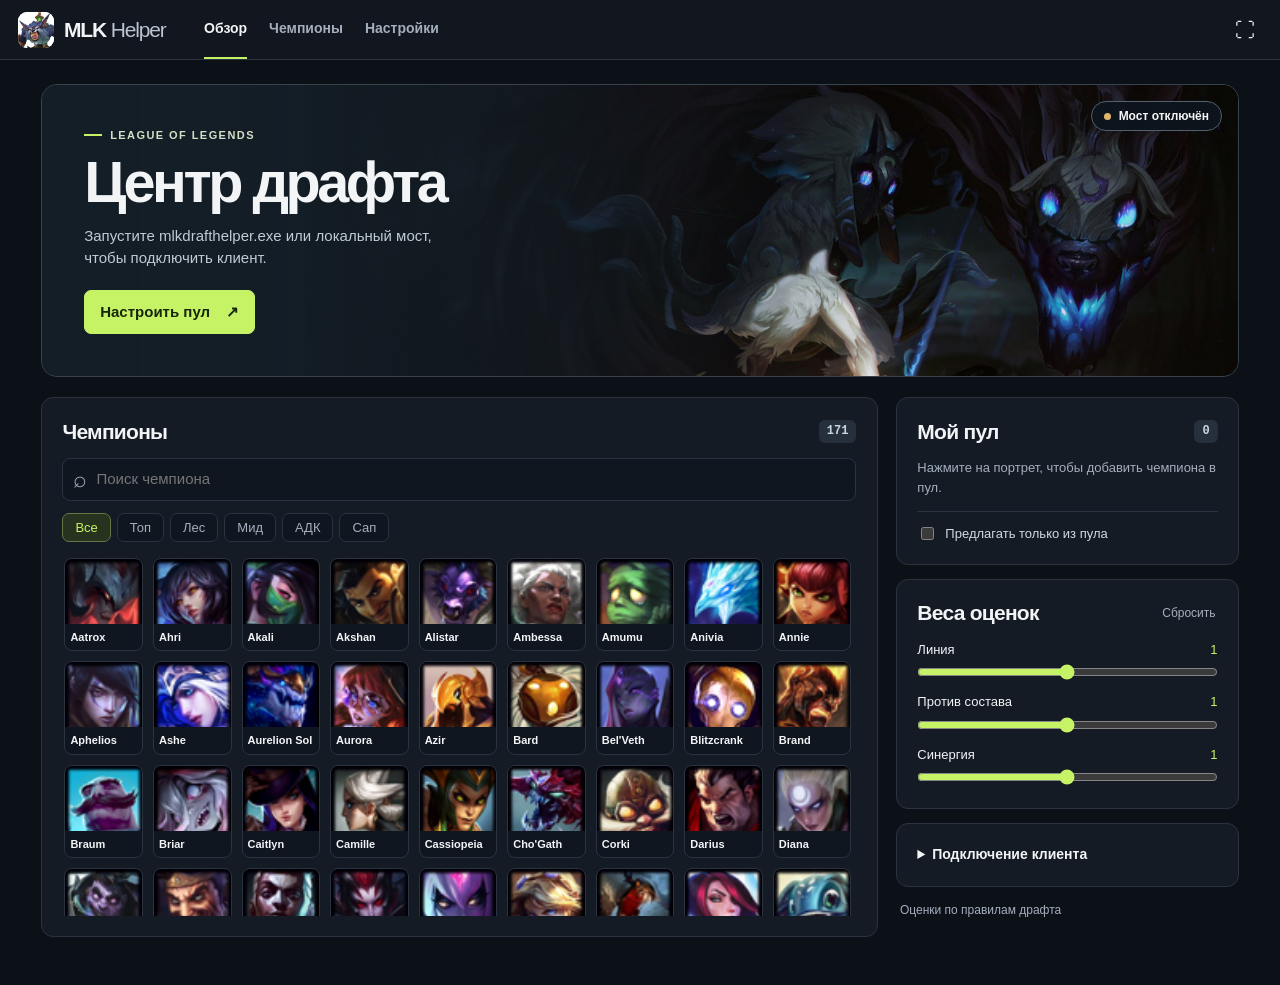
==== commit 76b688a1: "Redesign the lobby and live draft as MLK Helper with fullscreen controls" ====
--- a/lol_draft_helper.html
+++ b/lol_draft_helper.html
@@ -3,352 +3,71 @@
 <head>
 <meta charset="utf-8">
 <meta name="viewport" content="width=device-width,initial-scale=1">
-<title>Помощник драфта LoL</title>
-<link rel="preconnect" href="https://fonts.googleapis.com">
-<link rel="stylesheet" href="https://fonts.googleapis.com/css2?family=Inter:wght@400;500;600;700;800&display=swap">
-<style>
-/* VOICE: тёмный хекстех-стиль драфта: торжественно, но читаемо
-   IDEA: экран выбора чемпионов: слоты с золотыми рамками и портретами
-   PICTURE: два столбца слотов и карточка лучшего пика с золотым кольцом вокруг портрета
-   COLOUR and TYPE: ночной синий #010a13 / #0a1428, золото #c8aa6e, бирюза хекстеха #0ac8b9, красный врагов; Forum + Inter
-   LAYOUT: драфт слева, результат справа; ниже 900px одна колонка */
-:root{color-scheme:dark;--bg:#010a13;--panel:#0b1a2e;--line:#2a3a4d;--gold:#c8aa6e;--gold2:#f0e6d2;--gold3:#785a28;--teal:#0ac8b9;--blue:#5cb3ff;--red:#f0566b;--good:#0ac8b9;--bad:#f08a55;--ink:#f0e6d2;--mute:#a09b8c}
-:root[data-theme=light],:root[data-theme=dark]{color-scheme:dark}
-*{box-sizing:border-box;min-width:0}
-body{margin:0;color:var(--ink);font:16px/1.5 Inter,system-ui,sans-serif;overflow-x:clip;
- background:radial-gradient(900px 520px at 75% -8%,#123659 0,transparent 62%),radial-gradient(700px 400px at 0% 100%,#0b2a30 0,transparent 60%),var(--bg)}
-h1,h2,h3,.big{font-family:Forum,Georgia,serif;font-weight:400;line-height:1.1;margin:0;letter-spacing:.02em}
-h1{font-size:clamp(28px,4.2vw,46px);text-wrap:balance;color:var(--gold2)}
-h2{font-size:24px;margin-bottom:10px;color:var(--gold)}
-h3{font-size:21px}
-.band{padding:clamp(20px,3vw,40px) max(4vw,16px)}
-header.band{padding-bottom:8px}
-header p{margin:10px 0 18px;color:var(--mute);max-width:70ch}
-.wrap{max-width:1240px;margin:0 auto}
-.rule{height:1px;background:linear-gradient(90deg,var(--gold),transparent 80%);position:relative}
-.rule::after{content:"";position:absolute;left:0;top:-4px;width:9px;height:9px;background:var(--gold);transform:rotate(45deg)}
-.main{display:grid;grid-template-columns:minmax(0,500px) minmax(0,1fr);gap:28px;align-items:start}
-@media(max-width:900px){.main{grid-template-columns:minmax(0,1fr)}}
-.frame,.team,.hero,.top{background:linear-gradient(180deg,#0e2138,#091428);border:2px solid;border-image:linear-gradient(180deg,var(--gold),var(--gold3)) 1;box-shadow:inset 0 0 0 1px #000,0 8px 30px rgba(0,0,0,.45)}
-.teams{display:grid;grid-template-columns:minmax(0,1fr) minmax(0,1fr);gap:12px}
-@media(max-width:460px){.teams{grid-template-columns:minmax(0,1fr)}}
-.team{padding:12px;position:relative}
-.team::before{content:"";position:absolute;left:0;right:0;top:0;height:4px;background:var(--blue);box-shadow:0 0 14px var(--blue)}
-.team.enemy::before{background:var(--red);box-shadow:0 0 14px var(--red)}
-.team h3{margin:6px 0 10px}
-.team.ally h3{color:var(--blue)}.team.enemy h3{color:var(--red)}
-.row{display:grid;grid-template-columns:56px minmax(0,1fr);gap:8px;margin-bottom:8px;align-items:center}
-.role{position:relative;width:56px;height:56px;padding:0;overflow:hidden;border:2px solid var(--gold3);background:radial-gradient(circle,#0f2540,#030c16);color:var(--gold2);cursor:pointer;font-family:Inter,sans-serif}
-.enemy .role{cursor:default}
-.pt{position:absolute;inset:0;display:block;font-size:20px}
-.pt img,.port img{width:100%;height:100%;object-fit:cover;display:block}
-.rl{position:absolute;left:0;right:0;bottom:0;background:rgba(1,10,19,.88);font:600 11px/1 Inter,sans-serif;padding:3px 0;text-align:center;letter-spacing:.04em}
-.row.me .role{border-color:var(--gold);box-shadow:0 0 14px rgba(200,170,110,.65)}
-.row.me .rl{background:var(--gold);color:#1a1206}
-.row.lane .role{border-color:var(--red);box-shadow:0 0 14px rgba(240,86,107,.55)}
-.row.lane .rl{background:var(--red);color:#fff}
-.med{position:relative;display:grid;place-items:center;width:100%;height:100%;background:radial-gradient(circle at 30% 25%,hsl(var(--h) 50% 36%),hsl(var(--h) 55% 12%));font:400 1em Forum,Georgia,serif;color:var(--gold2)}
-input[type=text],textarea{width:100%;height:44px;border:1px solid var(--gold3);border-radius:0;background:#010a13;color:var(--gold2);font:16px Inter,sans-serif;padding:0 10px}
-textarea{height:64px;padding:8px 10px;resize:vertical}
-input::placeholder,textarea::placeholder{color:#6d7480}
-input.bad{border-color:var(--bad);box-shadow:0 0 0 1px var(--bad)}
-input:disabled{background:transparent;border-style:dashed;color:var(--gold)}
-input:focus-visible,button:focus-visible,textarea:focus-visible{outline:2px solid var(--teal);outline-offset:2px}
-.hint{font-size:13px;color:var(--mute);margin:8px 0 0}
-.extra{margin-top:16px;display:grid;gap:14px}
-label.f,.f{display:block;font-size:13px;font-weight:600;margin-bottom:4px;color:var(--gold)}
-.check{display:flex;gap:8px;align-items:center;font-size:14px;min-height:32px;color:var(--gold2)}
-.check input{width:18px;height:18px;accent-color:var(--teal)}
-.weights{display:grid;gap:2px}
-.w{display:grid;grid-template-columns:150px minmax(0,1fr) 36px;gap:8px;align-items:center;font-size:14px}
-.w output{text-align:right;font-variant-numeric:tabular-nums;color:var(--gold)}
-input[type=range]{width:100%;accent-color:var(--teal);height:32px}
-.btns{display:flex;gap:8px;flex-wrap:wrap}
-.btn{min-height:44px;padding:0 18px;border:1px solid var(--gold3);background:linear-gradient(#1e2328,#0f141a);color:var(--gold2);font:600 14px Inter,sans-serif;cursor:pointer;letter-spacing:.03em}
-.btn:hover{border-color:var(--gold);color:#fff;box-shadow:0 0 12px rgba(200,170,110,.3)}
-.hero{padding:clamp(16px,2.4vw,26px);display:grid;gap:16px}
-.hero-top{display:flex;gap:18px;align-items:center;flex-wrap:wrap}
-.gl{position:absolute;top:9%;right:9%;width:30%;height:30%;fill:var(--gold);filter:drop-shadow(0 0 2px #000)}
-.xs .gl,.pick .gl{display:none}
-.port{width:96px;height:96px;border-radius:50%;overflow:hidden;border:3px solid var(--gold);box-shadow:0 0 0 2px #000,0 0 24px rgba(200,170,110,.4);flex:none;font-size:34px;background:#05101c}
-.port img{transform:scale(1.12)}
-.port.s{width:38px;height:38px;border-width:2px;box-shadow:0 0 0 1px #000;font-size:15px}
-.port.xs{width:24px;height:24px;border-width:1px;box-shadow:none;font-size:10px}
-.kicker{font-size:13px;color:var(--mute);font-weight:600}
-.big{font-size:clamp(38px,6vw,60px);color:var(--gold2)}
-.total{margin-left:auto;text-align:right}
-.total .big{font-size:clamp(36px,5vw,52px);color:var(--gold)}
-.bars{display:grid;gap:9px}
-.bar{display:grid;grid-template-columns:170px minmax(0,1fr) 52px;gap:10px;align-items:center;font-size:14px}
-.track{position:relative;height:12px;background:#030c16;border:1px solid var(--gold3)}
-.track::after{content:"";position:absolute;left:50%;top:-4px;bottom:-4px;width:1px;background:var(--mute)}
-.fill{position:absolute;top:0;bottom:0;box-shadow:0 0 10px currentColor}
-.num{text-align:right;font-variant-numeric:tabular-nums;font-weight:600;white-space:nowrap;color:var(--gold2)}
-@media(max-width:520px){.bar{grid-template-columns:96px minmax(0,1fr) 44px}}
-.why{display:grid;grid-template-columns:minmax(0,1fr) minmax(0,1fr) minmax(0,1fr);gap:14px;border-top:1px solid var(--gold3);padding-top:14px}
-@media(max-width:700px){.why{grid-template-columns:minmax(0,1fr)}}
-.why h4{margin:0 0 4px;font:400 17px Forum,Georgia,serif;color:var(--gold);letter-spacing:.03em}
-.why ul{margin:0;padding:0;list-style:none;font-size:14px}
-.why li{padding:3px 0;display:grid;grid-template-columns:40px minmax(0,1fr);gap:6px}
-.pos{color:var(--teal);font-weight:600;font-variant-numeric:tabular-nums}.neg{color:var(--bad);font-weight:600;font-variant-numeric:tabular-nums}
-.tops{display:grid;grid-template-columns:repeat(3,minmax(0,1fr));gap:14px;margin-top:22px}
-@media(max-width:700px){.tops{grid-template-columns:minmax(0,1fr)}}
-.top{padding:12px}
-.top h3{margin-bottom:8px;color:var(--gold);font-size:19px}
-.pick{display:flex;gap:10px;align-items:center;width:100%;min-height:46px;background:none;border:1px solid transparent;padding:4px 6px;color:var(--gold2);font:500 15px Inter,sans-serif;cursor:pointer;text-align:left}
-.pick:hover{background:rgba(200,170,110,.08)}
-.pick.on{border-color:var(--gold3);background:rgba(10,200,185,.1)}
-.pick span:nth-child(2){flex:1}
-table{width:100%;border-collapse:collapse;margin-top:8px;font-size:14px}
-th,td{padding:7px 8px;border-bottom:1px solid #1d2c3e;text-align:right;white-space:nowrap}
-th:first-child,td:first-child{text-align:left}
-th{font:400 16px Forum,Georgia,serif;color:var(--gold);border-bottom:1px solid var(--gold3)}
-.tn{display:inline-flex;gap:10px;align-items:center}
-tbody tr{cursor:pointer}tbody tr:hover{background:rgba(200,170,110,.08)}tbody tr.on{background:rgba(10,200,185,.12)}
-.scroll{overflow-x:auto}
-.empty{color:var(--mute);padding:20px 0}
-details{margin-top:28px;font-size:14px;color:var(--mute)}
-details p{max-width:75ch}
-summary{cursor:pointer;font-weight:600;color:var(--gold);min-height:32px}
-.legal{font-size:12px;color:var(--mute);margin:0;max-width:80ch}
-footer.band{padding-top:0}
-@media (prefers-reduced-motion:no-preference){.fill{transition:width .25s,left .25s}}
-
-.main{grid-template-columns:minmax(0,560px) minmax(0,1fr)}
-@media(max-width:900px){.main{grid-template-columns:minmax(0,1fr)}}
-.fld{position:relative;display:block}
-.fld input{padding-right:34px}
-.fld input:placeholder-shown+.clr{display:none}
-.clr{position:absolute;right:0;top:0;width:38px;height:44px;background:none;border:0;color:var(--mute);font-size:20px;line-height:1;cursor:pointer}
-.clr:hover{color:var(--red)}
-.row.active input{border-color:var(--teal);box-shadow:0 0 0 1px var(--teal)}
-.row.active .role{box-shadow:0 0 12px rgba(10,200,185,.55)}
-.picker{margin-top:18px;padding:14px;background:linear-gradient(180deg,#0e2138,#091428);border:2px solid;border-image:linear-gradient(180deg,var(--gold),var(--gold3)) 1;box-shadow:inset 0 0 0 1px #000,0 8px 30px rgba(0,0,0,.45)}
-.picker-head{display:flex;justify-content:space-between;gap:10px;align-items:baseline;flex-wrap:wrap;margin-bottom:10px}
-.picker-head h3{color:var(--gold)}
-.who{font-size:13px;color:var(--teal);font-weight:600}
-.picker-top{display:flex;gap:8px;margin-bottom:8px}
-.picker-top input{flex:1 1 auto}
-.chips{display:flex;gap:6px;flex-wrap:wrap}
-.chip{min-height:38px;padding:0 12px;border:1px solid var(--gold3);background:#05101c;color:var(--gold2);font:600 13px Inter,sans-serif;cursor:pointer}
-.chip:hover{border-color:var(--gold)}
-.chip.on{background:var(--gold);color:#1a1206;border-color:var(--gold)}
-.grid{display:grid;grid-template-columns:repeat(auto-fill,minmax(62px,1fr));gap:10px 8px;max-height:380px;overflow-y:auto;margin-top:12px;padding:4px 4px 8px}
-.grid::-webkit-scrollbar{width:8px}.grid::-webkit-scrollbar-thumb{background:var(--gold3)}
-.tile{position:relative;padding:0;border:0;background:none;color:var(--gold2);cursor:pointer;display:grid;gap:4px;justify-items:center;font:500 11px/1.1 Inter,sans-serif;min-width:0}
-.tile[hidden]{display:none}
-.tile .tp{position:relative;display:block;width:100%;aspect-ratio:1;border:2px solid var(--gold3);overflow:hidden;background:#05101c;font-size:22px}
-.tile .tp img{width:100%;height:100%;object-fit:cover;display:block}
-.tile:hover .tp{border-color:var(--gold);box-shadow:0 0 12px rgba(200,170,110,.55)}
-.tile .nm{max-width:100%;white-space:nowrap;overflow:hidden;text-overflow:ellipsis}
-.tile.a .tp{border-color:var(--blue)}.tile.e .tp{border-color:var(--red)}
-.tile.a,.tile.e,.tile.b{cursor:not-allowed}
-.tile.a .tp::after,.tile.e .tp::after,.tile.b .tp::after{content:"";position:absolute;inset:0;background:rgba(1,10,19,.62)}
-.tile.b .tp{filter:grayscale(1);border-color:#4a4f57}
-.tile.b .tp::before{content:"✕";position:absolute;inset:0;display:grid;place-items:center;z-index:1;color:var(--red);font:700 28px Inter,sans-serif}
-.picker.bans .tile.b{cursor:pointer}
-.tile .rk{position:absolute;top:0;left:0;z-index:2;background:var(--gold);color:#1a1206;font:700 10px/1 Inter,sans-serif;padding:3px 5px}
-.tile .rk[hidden]{display:none}
-.tile.top1 .tp{border-color:var(--gold);box-shadow:0 0 10px rgba(200,170,110,.6)}
-.noresult{grid-column:1/-1;color:var(--mute);padding:14px 0;text-align:center}
-
-.banband{padding-top:6px;padding-bottom:10px}
-.banbar{display:flex;justify-content:space-between;gap:12px 24px;flex-wrap:wrap;padding:12px 16px 14px;background:linear-gradient(180deg,#0e2138,#091428);border:2px solid;border-image:linear-gradient(180deg,var(--gold),var(--gold3)) 1;box-shadow:inset 0 0 0 1px #000,0 8px 30px rgba(0,0,0,.45)}
-.bg h3{font-size:18px;margin:0 0 8px;color:var(--blue)}
-.bg.r h3{color:var(--red);text-align:right}
-.bslots{display:flex;gap:8px}
-.bg.r .bslots{justify-content:flex-end}
-.bslot{position:relative;width:54px;height:54px}
-.bbtn{position:relative;display:block;width:100%;height:100%;padding:0;overflow:hidden;border:2px solid var(--gold3);background:radial-gradient(circle,#0f2540,#030c16);cursor:pointer;color:var(--mute)}
-.bbtn:hover{border-color:var(--gold)}
-.bbtn .x{position:absolute;inset:0;display:grid;place-items:center;font:700 20px Inter,sans-serif;opacity:.3;z-index:1;pointer-events:none}
-.bslot.filled .bbtn .pt{filter:grayscale(1) brightness(.75)}
-.bslot.filled .bbtn::after{content:"";position:absolute;inset:0;background:rgba(240,86,107,.3)}
-.bslot.filled .x{opacity:.9;color:var(--red)}
-.bslot.active .bbtn{border-color:var(--teal);box-shadow:0 0 12px rgba(10,200,185,.65)}
-.bslot .clr{display:none;position:absolute;right:-7px;top:-7px;width:20px;height:20px;background:#030c16;border:1px solid var(--gold3);border-radius:50%;font-size:13px;color:var(--gold2);z-index:3;place-items:center}
-.bslot.filled .clr{display:grid}
-@media(max-width:520px){.bslot{width:44px;height:44px}.bslots{gap:6px}.bg.r h3{text-align:left}.bg.r .bslots{justify-content:flex-start}}
-.poolrow{display:flex;gap:6px;flex-wrap:wrap;margin:4px 0 8px;min-height:30px;align-items:center}
-.pchip{display:inline-flex;gap:6px;align-items:center;border:1px solid var(--gold3);background:#05101c;padding:2px 2px 2px 3px;font-size:13px}
-.pchip .port{flex:none}
-.pchip button{width:24px;height:24px;border:0;background:none;color:var(--mute);font-size:16px;cursor:pointer}
-.pchip button:hover{color:var(--red)}
-.picker.pool .picker-head h3{color:var(--teal)}
-#poolmode.on,#poolbtn.on{background:var(--gold);color:#1a1206;border-color:var(--gold)}
-.tile.p .tp{border-color:var(--gold);box-shadow:0 0 12px rgba(200,170,110,.7)}
-.tile.p .tp::before{content:"✓";position:absolute;right:0;top:0;z-index:2;color:#1a1206;background:var(--gold);padding:0 5px;font:700 12px/16px Inter,sans-serif}
-.picker-top .chip{white-space:nowrap}
-
-/* ===== STATS-SITE THEME: плоский тёмный интерфейс в духе u.gg / op.gg / porofessor ===== */
-:root{--bg:#0b0d14;--panel:#151824;--panel2:#1c2030;--line:#262b3d;--ink:#e6e8f0;--mute:#8a90a6;
- --acc:#5383e8;--blue:#5383e8;--red:#e84057;--good:#2fbf8a;--bad:#e84057;--gold:#f0b232;--gold2:#e6e8f0;--gold3:#2c3247;--teal:#5383e8}
-body{background:var(--bg);font-family:Inter,system-ui,sans-serif}
-h1,h2,h3,.big,.why h4,th{font-family:Inter,system-ui,sans-serif!important;letter-spacing:0}
-h1{font-size:clamp(24px,3vw,32px);font-weight:800;color:var(--ink)}
-h2{font-size:18px;font-weight:700;color:var(--ink)}
-h3{font-size:15px;font-weight:700}
-.big{font-weight:800;font-size:clamp(30px,4vw,42px);color:var(--ink)}
-.total .big{font-size:clamp(28px,3.6vw,38px);color:var(--ink)}
-header p{font-size:15px}
-.rule{display:none}
-.frame,.team,.hero,.top,.picker,.banbar,.comp,.livebar{background:var(--panel);border:1px solid var(--line)!important;border-image:none!important;border-radius:10px;box-shadow:none}
-.team::before{height:3px;border-radius:10px 10px 0 0;box-shadow:none}
-.team.ally h3{color:var(--blue)}.team.enemy h3{color:var(--red)}
-.role,.bbtn{border-radius:8px;border:1px solid var(--line);background:var(--panel2)}
-.row.me .role{border-color:var(--acc);box-shadow:0 0 0 2px var(--acc)}
-.row.me .rl{background:var(--acc);color:#fff}
-.row.lane .role{border-color:var(--red);box-shadow:0 0 0 2px var(--red)}
-.row.active input{border-color:var(--acc);box-shadow:0 0 0 1px var(--acc)}
-.row.active .role{box-shadow:0 0 0 2px var(--acc)}
-.rl{background:rgba(11,13,20,.85);font-weight:700}
-input[type=text],textarea{border-radius:8px;border:1px solid var(--line);background:var(--bg);color:var(--ink)}
-input:disabled{color:var(--acc)}
-.btn,.chip{border-radius:8px;border:1px solid var(--line);background:var(--panel2);color:var(--ink)}
-.btn:hover,.chip:hover{border-color:var(--acc);box-shadow:none}
-.chip.on,#poolmode.on,#poolbtn.on{background:var(--acc);border-color:var(--acc);color:#fff}
-label.f,.f{color:var(--mute);text-transform:none}
-.picker-head h3,.top h3,h2{color:var(--ink)}
-.who{color:var(--acc)}
-.port{border:2px solid var(--line);box-shadow:none;border-radius:12px}
-.port.s{border-radius:8px}.port.xs{border-radius:6px;border-width:1px}
-.hero .port{border-color:var(--acc)}
-.med{border-radius:inherit;color:#fff;font-family:Inter,sans-serif;font-weight:700}
-.gl{fill:#fff;opacity:.85}
-.tile .tp{border-radius:8px;border:2px solid transparent;background:var(--panel2)}
-.tile:hover .tp{border-color:var(--acc);box-shadow:none}
-.tile.a .tp{border-color:var(--blue)}.tile.e .tp{border-color:var(--red)}
-.tile.top1 .tp{border-color:var(--gold);box-shadow:0 0 0 1px var(--gold)}
-.tile .rk{background:var(--gold);border-radius:0 0 6px 0}
-.tile.p .tp{border-color:var(--good);box-shadow:none}.tile.p .tp::before{background:var(--good);color:#fff}
-.track{background:var(--bg);border:0;border-radius:6px;height:10px}
-.fill{border-radius:6px;box-shadow:none}
-.why{border-top:1px solid var(--line)}
-.why h4{font-size:13px;font-weight:700;color:var(--mute);text-transform:uppercase;letter-spacing:.04em}
-.pos{color:var(--good)}.neg{color:var(--bad)}
-.pick{border-radius:8px}.pick.on{border-color:var(--acc);background:rgba(83,131,232,.12)}.pick:hover{background:var(--panel2)}
-th{font-size:12px;font-weight:600;color:var(--mute);border-bottom:1px solid var(--line);text-transform:uppercase;letter-spacing:.03em}
-td{border-bottom:1px solid var(--line)}
-tbody tr:hover{background:var(--panel2)}tbody tr.on{background:rgba(83,131,232,.12)}
-.bg h3{font-size:12px;text-transform:uppercase;letter-spacing:.05em}
-.bslot.filled .bbtn::after{background:rgba(232,64,87,.28)}
-.bslot.active .bbtn{border-color:var(--acc);box-shadow:0 0 0 2px var(--acc)}
-.pchip{border-radius:999px;border:1px solid var(--line);background:var(--panel2)}
-summary{color:var(--ink)}
-/* тиры как на стат-сайтах */
-.tier{display:inline-grid;place-items:center;min-width:30px;height:22px;padding:0 6px;border-radius:6px;font:800 12px Inter,sans-serif;color:#fff;flex:none}
-.tier.big{min-width:44px;height:30px;font-size:16px;border-radius:8px}
-.t-Sp{background:#ff4e50}.t-S{background:#ff9b00}.t-A{background:#3273fa}.t-B{background:#2fbf8a}.t-C{background:#5c6178}.t-D{background:#3a3e52;color:#b9bdd0}
-.name-line{display:flex;gap:12px;align-items:center;flex-wrap:wrap}
-/* живой режим */
-.livebar{display:flex;gap:12px 16px;align-items:center;flex-wrap:wrap;padding:12px 16px;margin-top:14px}
-.dot{width:10px;height:10px;border-radius:50%;background:#5c6178;flex:none}
-.livebar[data-s=live] .dot{background:var(--red);box-shadow:0 0 0 0 rgba(232,64,87,.6)}
-.livebar[data-s=idle] .dot{background:var(--good)}
-.livebar[data-s=nobridge] .dot,.livebar[data-s=noclient] .dot{background:var(--gold)}
-@media (prefers-reduced-motion:no-preference){.livebar[data-s=live] .dot{animation:pulse 1.4s infinite}}
-@keyframes pulse{70%{box-shadow:0 0 0 9px rgba(232,64,87,0)}100%{box-shadow:0 0 0 0 rgba(232,64,87,0)}}
-.ltxt{flex:1 1 260px;font-size:14px}.ltxt b{font-weight:700}
-.livetag{background:var(--red);color:#fff;font:800 11px Inter,sans-serif;padding:3px 7px;border-radius:5px;letter-spacing:.06em}
-.timer{font:800 18px Inter,sans-serif;font-variant-numeric:tabular-nums}
-.btn.primary{background:var(--acc);border-color:var(--acc);color:#fff}
-.howto{margin-top:10px;background:var(--panel);border:1px solid var(--line);border-radius:10px;padding:4px 16px 10px;color:var(--ink)}
-.howto summary{font-size:14px;padding:8px 0}
-.steps{display:grid;grid-template-columns:repeat(3,minmax(0,1fr));gap:12px;margin:6px 0 4px}
-@media(max-width:760px){.steps{grid-template-columns:minmax(0,1fr)}}
-.step{background:var(--panel2);border-radius:8px;padding:12px 14px;font-size:14px}
-.step b.n{display:inline-grid;place-items:center;width:26px;height:26px;border-radius:50%;background:var(--acc);color:#fff;margin-right:6px;font-size:13px}
-.step code{background:var(--bg);padding:1px 6px;border-radius:5px;font-size:13px}
-.step p{margin:8px 0 0;color:var(--mute)}
-.slot-live input{border-color:rgba(232,64,87,.55)}
-/* анализ составов */
-.comp{margin-top:22px;padding:16px}
-.comp h2{margin:0 0 4px}.comp .sub{color:var(--mute);font-size:13px;margin:0 0 14px}
-.cgrid{display:grid;grid-template-columns:minmax(0,1fr) minmax(0,1fr);gap:22px}
-@media(max-width:640px){.cgrid{grid-template-columns:minmax(0,1fr)}}
-.ct h3{margin:0 0 10px;display:flex;justify-content:space-between;gap:8px}
-.ct.a h3{color:var(--blue)}.ct.e h3{color:var(--red)}
-.ct h3 small{color:var(--mute);font-weight:500;font-size:12px}
-.dmg{display:flex;height:22px;border-radius:6px;overflow:hidden;font:700 11px/22px Inter,sans-serif;color:#fff;margin-bottom:10px;background:var(--bg)}
-.dmg span{text-align:center;white-space:nowrap;overflow:hidden}
-.dmg .ad{background:#e8833a}.dmg .ap{background:#7b61ff}
-.m{display:grid;grid-template-columns:100px minmax(0,1fr) 34px;gap:8px;align-items:center;font-size:13px;margin:5px 0}
-.mt{height:8px;background:var(--bg);border-radius:4px;overflow:hidden}.mt i{display:block;height:100%;border-radius:4px}
-.ct.a .mt i{background:var(--blue)}.ct.e .mt i{background:var(--red)}
-.m .v{text-align:right;color:var(--mute);font-variant-numeric:tabular-nums}
-.tags{display:flex;gap:6px;flex-wrap:wrap;margin-top:10px}
-.tag{font-size:12px;padding:3px 8px;border-radius:999px;background:var(--panel2);color:var(--ink);border:1px solid var(--line)}
-.tag.warn{border-color:rgba(232,64,87,.5);color:#ff8a9a}
-.pick span:nth-child(2){overflow:hidden;text-overflow:ellipsis;white-space:nowrap}
-.updbar{position:sticky;top:0;z-index:100;display:flex;gap:10px 14px;align-items:center;flex-wrap:wrap;padding:10px max(16px,calc((100% - 1240px)/2));background:#3a2c0e;border-bottom:1px solid rgba(240,178,50,.6);box-shadow:0 4px 14px rgba(0,0,0,.45)}
-.updbar[hidden]{display:none}.dstat{margin-top:10px;padding:7px 12px;border-radius:8px;border:1px solid rgba(77,163,255,.4);background:rgba(77,163,255,.08);color:var(--mute);font-size:13px}.dstat[hidden]{display:none}.dstat b{color:var(--text)}.ui{font-size:18px;color:var(--gold)}.ut{flex:1 1 220px;font-size:14px}.ut small{color:var(--mute)}
-a.btn{display:inline-grid;place-items:center;text-decoration:none}
-</style>
+<title>MLK Helper</title>
+<link rel="icon" href="assets/mlkdrafthelper.ico">
+<link rel="stylesheet" href="assets/draft.css">
+<link rel="stylesheet" href="assets/portraits.css">
 </head>
 <body>
+<header class="windowbar" id="windowbar">
+  <a class="brand" href="#overview" aria-label="MLK Helper — к обзору"><span class="brand-mark"><img src="assets/mlk-helper.png" alt=""></span><strong>MLK <span>Helper</span></strong></a>
+  <nav aria-label="Навигация"><a href="#overview">Обзор</a><a href="#collection">Чемпионы</a><a href="#settings">Настройки</a></nav>
+  <span class="pywebview-drag-region"></span>
+  <div class="window-actions"><button id="minimize" title="Свернуть" aria-label="Свернуть окно" hidden>−</button><button id="fullscreen" title="На весь экран" aria-label="На весь экран" aria-pressed="false" hidden><span aria-hidden="true">⛶</span></button><button id="close" title="Закрыть" aria-label="Закрыть окно" hidden>×</button></div>
+</header>
 <div class="updbar" id="updbar" hidden><span class="ui">⬆</span><span class="ut">Доступна новая версия <b id="updv"></b> <small id="updc"></small></span><button class="btn primary" id="updgo" type="button" hidden>Обновить</button><a class="btn primary" id="updlink" target="_blank" rel="noopener">Скачать</a><button class="btn" id="upddis" type="button">Позже</button></div>
-<header class="band"><div class="wrap">
-<h1>Помощник драфта: лучший пик под ваш состав и против их</h1>
-<p>Впишите союзников и врагов, нажмите на свою роль. Каждый чемпион получает три оценки: линия, против вражеского состава и синергия с командой. Лучший пик выбирается по их сумме.</p>
-<div class="rule"></div>
-<div class="dstat" id="dstat" hidden></div>
-<div class="livebar" id="livebar" data-s="off"><span class="dot"></span><span class="ltxt" id="ltxt"></span><span class="timer" id="ltimer"></span><button class="btn primary" id="livebtn" type="button">Подключить клиент</button></div>
-<details class="howto" id="howto"><summary>Как подключить клиент LoL (3 шага, 1 минута)</summary>
-<div class="steps">
-<div class="step"><b class="n">1</b><b>Поставьте Python</b><p>Скачайте с python.org и установите. В установщике поставьте галочку «Add Python to PATH». Это делается один раз.</p></div>
-<div class="step"><b class="n">2</b><b>Запустите мост</b><p>Положите <code>lol_bridge.py</code> куда угодно и дважды кликните по нему. Откроется чёрное окно: не закрывайте его, пока играете.</p></div>
-<div class="step"><b class="n">3</b><b>Нажмите «Подключить клиент»</b><p>Кнопка выше. Зайдите в выбор чемпионов, и пики, баны и ваша роль появятся сами. Если браузер спросит доступ к устройствам в сети, разрешите.</p></div>
-</div></details>
-</div></header>
-
-<section class="band banband" aria-label="Баны"><div class="wrap"><div class="banbar">
-  <div class="bg"><h3>Баны вашей команды</h3><div class="bslots" id="bansL"></div></div>
-  <div class="bg r"><h3>Баны врагов</h3><div class="bslots" id="bansR"></div></div>
-</div></div></section>
-
-<main class="band" style="padding-top:12px"><div class="wrap main">
-<section aria-label="Драфт">
-  <div class="teams">
-    <div class="team ally"><h3>Ваша команда</h3><div id="ally"></div></div>
-    <div class="team enemy"><h3>Враги</h3><div id="enemy"></div></div>
-  </div>
-  <p class="hint">Нажмите на слот (игрока или бана вверху), затем выберите чемпиона в сетке. Свою роль отметьте нажатием на её значок в синей колонке.</p>
-  <section class="picker" id="picker" aria-label="Выбор чемпиона">
-    <div class="picker-head"><h3>Выбор чемпиона</h3><span class="who" id="who"></span></div>
-    <div class="picker-top"><input type="text" id="pq" placeholder="Поиск чемпиона…" autocomplete="off" spellcheck="false" aria-label="Поиск чемпиона"><button class="chip" id="poolmode" type="button" data-poolmode>Мой пул</button></div>
-    <div class="chips" id="chips" role="group" aria-label="Фильтр по роли"></div>
-    <div class="grid" id="grid"></div>
+<main id="overview">
+  <section class="banner" aria-labelledby="phaseTitle">
+    <div class="banner-copy">
+      <div class="game"><i></i> League of Legends</div>
+      <h1 id="phaseTitle">Центр драфта</h1>
+      <p id="phaseCopy">Подключаемся к клиенту League of Legends…</p>
+      <button class="primary" id="choosePool">Настроить пул <span aria-hidden="true">↗</span></button>
+    </div>
+    <div class="livebar" id="livebar"><span class="dot"></span><span id="ltxt">Подключение…</span><strong id="ltimer"></strong></div>
   </section>
-  <div class="extra">
-    <div><span class="f">Мой пул чемпионов</span><div class="poolrow" id="poolrow"></div>
-      <div class="btns"><button class="btn" id="poolbtn" type="button" data-poolmode>Выбрать пул в сетке</button></div>
-      <label class="check"><input type="checkbox" id="poolOnly"> Предлагать только из моего пула</label></div>
-    <div class="weights"><span class="f" style="font-size:13px;font-weight:600">Что важнее</span>
-      <div class="w"><label for="wl">Линия</label><input type="range" id="wl" min="0" max="2" step="0.25"><output id="wlo"></output></div>
-      <div class="w"><label for="wc">Против состава</label><input type="range" id="wc" min="0" max="2" step="0.25"><output id="wco"></output></div>
-      <div class="w"><label for="ws">Синергия</label><input type="range" id="ws" min="0" max="2" step="0.25"><output id="wso"></output></div>
-    </div>
-    <div class="btns"><button class="btn" id="clear">Очистить драфт</button><button class="btn" id="sample">Пример</button></div>
-  </div>
-  <datalist id="champs"></datalist>
-</section>
-
-<section aria-live="polite">
+  <div class="loadout" id="loadout" role="status" hidden></div>
+  <section id="banband" class="banbar" hidden aria-label="Баны"><div><h3>Баны союзников</h3><div class="bslots" id="bansL"></div></div><div><h3>Баны соперников</h3><div class="bslots" id="bansR"></div></div></section>
+  <div class="draft-layout"><div id="teams" class="teams" hidden>
+    <section class="team ally"><h3>Союзники</h3><div id="ally"></div></section>
+    <section class="team enemy"><h3>Соперники</h3><div id="enemy"></div></section>
+  </div><section id="analysis" hidden>
   <div id="hero"></div>
   <div class="tops" id="tops"></div>
   <div class="comp" id="comp"></div>
-  <h2 style="margin-top:26px">Полный рейтинг для вашей роли</h2>
-  <div class="scroll"><table><thead><tr><th>Чемпион</th><th>Тир</th><th>Линия</th><th>Состав</th><th>Синергия</th><th>Итог</th></tr></thead><tbody id="tbl"></tbody></table></div>
+  <div class="ranking"><h2>Рейтинг для вашей роли</h2>
+  <div class="rank-tools"><input id="rankSearch" type="search" aria-label="Найти в рейтинге" placeholder="Найти чемпиона"><select id="rankSort" aria-label="Сортировка рейтинга"><option value="total">По итогу</option><option value="l">По линии</option><option value="k">Против состава</option><option value="s">По синергии</option></select></div>
+  <div class="scroll"><table><thead><tr><th>Чемпион</th><th>Тир</th><th>Линия</th><th>Состав</th><th>Синергия</th><th>Итог</th></tr></thead><tbody id="tbl"></tbody></table></div><p id="rankEmpty" hidden>Нет совпадений</p></div>
   <details><summary>Как считается оценка</summary>
   <p><b>Линия:</b> известные контрпики (±3), дальний бой против ближнего на топе и миде, ранняя сила против поздней, защита от рывков. На боте учитываются оба врага: АДК полностью, саппорт наполовину.</p>
   <p><b>Против состава:</b> урон в % от здоровья против танков, бурст против составов без фронтлайна, блок рывков против мобильных врагов, защита от дайва, жёсткий engage против поука, ловля неподвижных керри, наказание поздних составов.</p>
   <p><b>Синергия:</b> баланс физического и магического урона, нужен ли фронтлайн, engage и контроль, защита гиперкерри, подбросы для Ясуо и Ёнэ, известные связки (Xayah + Rakan, Orianna + Malphite и другие).</p>
-  <p>Данные составлены вручную по общим знаниям об игре и не привязаны к патчу. Это не живая статистика винрейтов вроде U.GG, поэтому оценку стоит воспринимать как подсказку.</p>
+  <p>Базовые оценки рассчитываются по правилам. При наличии статистики матчей модель учитывает данные для конкретных пар чемпионов.</p>
   </details>
 </section>
-</div></main>
-<footer class="band"><div class="wrap"><p class="legal" id="legal"></p></div></footer>
-
+</div>
+  <div class="prep-layout">
+    <section class="panel collection" id="collection">
+      <div class="heading"><h2>Чемпионы</h2><span class="number" id="count"></span></div>
+      <div class="search"><span aria-hidden="true">⌕</span><input id="pq" type="search" placeholder="Поиск чемпиона" aria-label="Поиск чемпиона" autocomplete="off"></div>
+      <div id="chips" class="chips" role="group" aria-label="Фильтр по роли"></div>
+      <div class="grid" id="grid"></div>
+    </section>
+    <aside>
+      <section class="panel"><div class="heading"><h2>Мой пул</h2><span class="number" id="poolCount">0</span></div>
+        <div id="poolrow" class="poolrow"></div>
+        <label class="check"><input type="checkbox" id="poolOnly">Предлагать только из пула</label>
+      </section>
+      <section class="panel" id="settings"><div class="heading"><h2>Веса оценок</h2><button id="resetWeights" class="textbtn">Сбросить</button></div>
+        <div class="w"><label for="wl">Линия</label><output id="wlo"></output><input type="range" id="wl" min="0" max="2" step="0.25"></div>
+<div class="w"><label for="wc">Против состава</label><output id="wco"></output><input type="range" id="wc" min="0" max="2" step="0.25"></div>
+<div class="w"><label for="ws">Синергия</label><output id="wso"></output><input type="range" id="ws" min="0" max="2" step="0.25"></div>
+      </section>
+      <details class="panel connection" id="howto"><summary>Подключение клиента</summary><p>Запустите <b>mlkdrafthelper.exe</b> или мост командой <code>python lol_bridge.py</code>, затем откройте League of Legends. Для сайта разрешите браузеру доступ к локальной сети.</p></details>
+      <div class="source" id="dstat">Оценки по правилам драфта</div>
+    </aside>
+  </div>
+</main>
 <script>
 {
 const RAW=`Aatrox|TJ|P|222011322|khs
@@ -589,8 +308,8 @@
 
 /* ---------- данные матчей (необязательно): stats.json из analyze.py ----------
    Пока данных нет, всё работает по моим оценкам, как раньше. Когда данные есть, каждая оценка смешивается с ними:
-   вес данных = игры / (игры + 200), то есть моя оценка «стоит» 200 игр. Отклонение в 1 п.п. от ожидаемого винрейта = 0,6 балла.
-   Данные учитываются, только если перекос значим (|z| >= 3,5): так случайный шум не превращается в «контрпик». */
+   Отклонение в 1 п.п. от ожидаемого винрейта = 0,6 балла.
+   Подмешивание байесовское (см. blend): шум на малых выборках почти не двигает оценку, большие выборки говорят сами за себя. */
 const D={on:false,patch:'',games:0,ln:{},vs:{},sy:{},sc:{},roles:[]};
 const PT=.6,KW=200;
 function setStats(s){
@@ -607,11 +326,15 @@
     const n=v.n.reduce((x,y)=>x+y,0);if(n<100)continue;
     if(c.sc0===undefined)c.sc0=c.sc;c.sc=v.sc;D.sc[c.n]=v}
   D.on=true}
-function blend(rule,e,cap,gate){
+function blend(rule,e,cap){
+  /* Байесовское смешивание. Мой балл = «заранее известный» перекос (с неопределённостью 3 п.п.), данные = измеренный перекос
+     с ошибкой 50%/√игр. Если моей оценки нет, ожидаем перекос около нуля (неопределённость 2 п.п.): редкие пары почти не двигаются,
+     а пары с тысячами игр говорят сами за себя. Жёсткого порога нет: данные влияют ровно настолько, насколько они надёжны. */
   if(!e||e.n<30)return{v:rule,note:''};
-  const sig=Math.abs(e.z)>=gate,d=sig?Math.max(-cap,Math.min(cap,e.delta*PT)):0,w=e.n/(e.n+KW);
-  const v=(1-w)*rule+w*d,same=Math.sign(d)===Math.sign(rule);
-  const tag=rule&&sig?(same?'подтверждено данными':'данные не согласны'):rule&&!sig&&e.n>=200?'данные не подтверждают':!rule&&sig?'по данным':'';
+  const se=50/Math.sqrt(e.n),r=rule/PT,tau=rule?3:2;
+  const pm=(r/(tau*tau)+e.delta/(se*se))/(1/(tau*tau)+1/(se*se));
+  const v=Math.max(-cap,Math.min(cap,pm*PT)),z=Math.abs(e.delta)/se,same=Math.sign(e.delta)===Math.sign(rule);
+  const tag=rule?(z>=2?(same?'подтверждено данными':'данные не согласны'):e.n>=200?'данные не подтверждают':''):(z>=2.5?'по данным':'');
   return{v,note:tag?` · ${tag}: ${Math.round(e.wr)}%, ${e.n} игр`:''}}
 
 function lane(c,me,en){
@@ -625,8 +348,8 @@
       if(CT[c.n]&&CT[c.n].has(o.n))add(-3*w,`${o.n} контрит ${c.n}`);
     }else{
       const r0=(CT[o.n]&&CT[o.n].has(c.n)?3:0)-(CT[c.n]&&CT[c.n].has(o.n)?3:0);
-      const b=blend(r0,D.ln[c.n+'|'+o.n+'|'+me]||D.vs[c.n+'|'+o.n+'|'+me],4,3.5);
-      if(Math.abs(b.v)>=.05)add(b.v*w,(b.v>0?`контрпик к ${o.n}`:`${o.n} контрит ${c.n}`)+b.note);
+      const b=blend(r0,D.ln[c.n+'|'+o.n+'|'+me]||D.vs[c.n+'|'+o.n+'|'+me],4);
+      if(Math.abs(b.v)>=(r0?.05:.3))add(b.v*w,(b.v>0?`контрпик к ${o.n}`:`${o.n} контрит ${c.n}`)+b.note);
     }
     if(me==='T'||me==='M'){
       if(has(c,'r')&&!has(o,'r'))add(.75,`дальний бой против ближнего ${o.n}`);
@@ -667,7 +390,7 @@
   if(n>=3&&sc<=1.6&&c.sc===3)add(-.75,'враги сильнее в ранней игре');
   let cross=0;for(const e of E){if(e===laneOpp)continue;if(CT[e.n]&&CT[e.n].has(c.n)&&cross<1){cross+=.5;add(.5,`неудобен для ${e.n}`)}}
   if(D.on&&me){let dv=0;for(const e of E){if(e===laneOpp)continue;const x=D.vs[c.n+'|'+e.n+'|'+me];if(!x||x.n<100)continue;
-    const b=blend(0,x,2,4);if(Math.abs(b.v)>=.2){dv+=b.v*.5;why.push([R1(b.v*.5),`${b.v>0?'удобен против':'неудобен против'} ${e.n}${b.note}`])}}
+    const b=blend(0,x,2);if(Math.abs(b.v)>=.3){dv+=b.v*.5;why.push([R1(b.v*.5),`${b.v>0?'удобен против':'неудобен против'} ${e.n}${b.note}`])}}
     dv=Math.max(-1.5,Math.min(1.5,dv));v+=dv}
   return{v,why}}
 
@@ -691,8 +414,8 @@
   if(c.n==='Yasuo'||c.n==='Yone'){const k=A.filter(a=>has(a,'k'));if(k.length)add(Math.min(3,.75*k.length),`подбросы союзников: ${names(k)}`)}
   for(const a of A){
     if(!D.on){if(PAIR.has(c.n+'+'+a.n))add(2.5,`известная связка с ${a.n}`);continue}
-    const r0=PAIR.has(c.n+'+'+a.n)?2.5:0,b=blend(r0,D.sy[c.n+'|'+a.n],3,3.5);
-    if(Math.abs(b.v)>=.05)add(b.v,(b.v>0?(r0?'известная связка с ':'хорошо сочетается с '):'плохо сочетается с ')+a.n+b.note)}
+    const r0=PAIR.has(c.n+'+'+a.n)?2.5:0,b=blend(r0,D.sy[c.n+'|'+a.n],3);
+    if(Math.abs(b.v)>=(r0?.05:.3))add(b.v,(b.v>0?(r0?'известная связка с ':'хорошо сочетается с '):'плохо сочетается с ')+a.n+b.note)}
   if(A.filter(a=>a.po===3).length>=2&&c.po>=2)add(1,'поддерживает поук-состав');
   const eng=A.filter(a=>a.en===3);
   if(eng.length&&c.bu>=3&&c.mo>=2)add(.75,`заходит следом за ${names(eng)}`);
@@ -702,7 +425,7 @@
   if(n>=3&&!A.some(a=>has(a,'r'))&&has(c,'r'))add(.5,'в команде нет дальнего боя');
   return{v,why}}
 
-function evaluate(st){
+function evaluate(st,selected=null){
   const me=st.me,A=[],en={},E=[],taken=new Set();
   for(const[r]of ROLES){
     if(r!==me){const a=find(st.ally[r]);if(a){A.push(a);taken.add(a.n)}}
@@ -711,6 +434,7 @@
   const pool=new Set(st.pool.split(/[,\n]/).map(find).filter(Boolean).map(c=>c.n));
   let cands=CH.filter(c=>c.roles.includes(me)&&!taken.has(c.n));
   if(st.poolOnly&&pool.size)cands=cands.filter(c=>pool.has(c.n));
+  if(selected)cands=[selected];
   const laneOpp=en[me];
   return cands.map(c=>{const l=lane(c,me,en),k=comp(c,E,laneOpp,me),s=syn(c,A);
     return{c,l,k,s,t:st.w.l*l.v+st.w.c*k.v+st.w.s*s.v}}).sort((a,b)=>b.t-a.t||b.s.v-a.s.v);
@@ -720,140 +444,125 @@
 /* ---------- интерфейс ---------- */
 const $=id=>document.getElementById(id);
 const blank=()=>({T:'',J:'',M:'',B:'',S:''});
-const SAMPLE={me:'M',ally:{T:'Ornn',J:'Jarvan IV',M:'',B:'Jinx',S:'Thresh'},enemy:{T:'Darius',J:'Kha\'Zix',M:'Yasuo',B:'Kai\'Sa',S:'Nautilus'},bans:'Zed, Viego',bs:['Zed','Viego','','','','','','','',''],pool:'',poolOnly:false,w:{l:1,c:1,s:1},sel:null};
-let st;try{st=JSON.parse(localStorage.getItem('draft-helper'))}catch(e){}
-if(!st||!st.ally)st=JSON.parse(JSON.stringify(SAMPLE));
-if(!Array.isArray(st.bs)){st.bs=Array(10).fill('');(st.bans||'').split(',').map(s=>{const c=find(s);return c?c.n:''}).filter(Boolean).slice(0,10).forEach((n,i)=>st.bs[i]=n)}
-if(typeof st.pool!=='string')st.pool='';
-const save=()=>{try{localStorage.setItem('draft-helper',JSON.stringify(st))}catch(e){}};
-$('champs').innerHTML=CH.map(c=>`<option value="${c.n}">`).join('');
+let prefs={};
+try{prefs=JSON.parse(localStorage.getItem('draft-helper'))||{}}catch(e){}
+const st={me:'',ally:blank(),enemy:blank(),bans:'',sel:null,pool:typeof prefs.pool==='string'?prefs.pool:'',
+  poolOnly:!!prefs.poolOnly,w:{l:1,c:1,s:1,...prefs.w}};
+function save(){try{localStorage.setItem('draft-helper',JSON.stringify({pool:st.pool,poolOnly:st.poolOnly,w:st.w}))}catch(e){}}
 const esc=s=>String(s).replace(/[&<>"']/g,m=>({'&':'&amp;','<':'&lt;','>':'&gt;','"':'&quot;',"'":'&#39;'}[m]));
-const hue=s=>{let h=0;for(const ch of s)h=(h*31+ch.charCodeAt(0))%360;return h};
-const ICONS=true;
-const LOCAL_ICONS=true; /* true: сначала папка icons/ рядом с файлом; false: только Data Dragon (для сайта) */
 const ICON_ID={"Cho'Gath":'Chogath',"Kai'Sa":'Kaisa',"Kha'Zix":'Khazix',"Vel'Koz":'Velkoz',"Bel'Veth":'Belveth',LeBlanc:'Leblanc',Wukong:'MonkeyKing','Nunu & Willump':'Nunu','Renata Glasc':'Renata'};
-let DDV='14.24.1';
-const iconUrl=n=>`https://ddragon.leagueoflegends.com/cdn/${DDV}/img/champion/${ICON_ID[n]||n.replace(/[^A-Za-z]/g,'')}.png`;
-const GL={T:'M12 2 4 5v6c0 5 3.4 9.3 8 11 4.6-1.7 8-6 8-11V5z',J:'M15 2 7 13l3.5 1.5L8 22l10-12-3.5-1.5z',M:'M12 2l2.9 6.3 6.9.8-5.1 4.7 1.4 6.8L12 17.3 5.9 20.6l1.4-6.8L2.2 9.1l6.9-.8z',B:'M12 2a10 10 0 1 0 0 20 10 10 0 0 0 0-20zm0 4a6 6 0 1 1 0 12 6 6 0 0 1 0-12zm0 3a3 3 0 1 0 0 6 3 3 0 0 0 0-6z',S:'M12 21s-8-5.2-8-11a4.5 4.5 0 0 1 8-2.8A4.5 4.5 0 0 1 20 10c0 5.8-8 11-8 11z'};
-const med=n=>{const c=find(n),g=GL[c&&c.roles[0]];return `<span class="med" style="--h:${hue(n)}" aria-hidden="true">${esc(n.replace(/[^A-Za-z ]/g,'').split(' ').map(w=>w[0]).join('').slice(0,2)||n[0])}${g?`<svg class="gl" viewBox="0 0 24 24"><path fill-rule="evenodd" d="${g}"/></svg>`:''}</span>`};
-const iconId=n=>ICON_ID[n]||n.replace(/[^A-Za-z]/g,'');
-const portrait=n=>ICONS?`<img src="${LOCAL_ICONS?'icons/'+iconId(n)+'.png':iconUrl(n)}" data-n="${esc(n)}"${LOCAL_ICONS?'':' data-cdn="1"'} alt="" loading="lazy">`:med(n);
+const iconId=n=>ICON_ID[n]||n.replace(/[^A-Za-z0-9]/g,'');
+const portrait=n=>`<span class="portrait icon-${iconId(n)}" aria-hidden="true"></span>`;
 const badge=(n,cls='')=>`<span class="port ${cls}">${portrait(n)}</span>`;
-if(ICONS){document.addEventListener('error',e=>{const t=e.target;if(t.tagName==='IMG'&&t.dataset.n){if(!t.dataset.cdn){t.dataset.cdn=1;t.src=iconUrl(t.dataset.n)}else t.outerHTML=med(t.dataset.n)}},true);
-}
 const TIERS=[[6,'S+','Sp'],[4,'S','S'],[2.5,'A','A'],[1,'B','B'],[-0.5,'C','C'],[-1e9,'D','D']];
 const TMAP=new Map();
 function rankTiers(res){TMAP.clear();const n=res.length||1;res.forEach((x,i)=>{const f=i/n;let k=f<.05?0:f<.15?1:f<.35?2:f<.65?3:f<.85?4:5;if(x.t<1)k=Math.max(k,3);if(x.t<=0)k=Math.max(k,4);TMAP.set(x.c.n,k)})}
 const tierB=(n,cls='')=>{const k=TMAP.get(n);if(k==null)return'';const x=TIERS[k];return `<span class="tier t-${x[2]} ${cls}" title="Тир среди всех вариантов для вашей роли">${x[1]}</span>`};
 const sgn=v=>(v>0?'+':v<0?'−':'')+Math.abs(R1(v));
 
-function buildDraft(){
-  for(const side of['ally','enemy']){
-    $(side).innerHTML=ROLES.map(([r,lab])=>`<div class="row" id="${side}-row-${r}"><button class="role" data-r="${r}" ${side==='enemy'?'tabindex="-1"':''} aria-label="${lab}"><span class="pt"></span><span class="rl">${lab}</span></button><span class="fld"><input type="text" id="${side}-${r}" data-side="${side}" data-r="${r}" autocomplete="off" spellcheck="false" placeholder=" "><button class="clr" type="button" data-clr="${side}-${r}" aria-label="Очистить слот" tabindex="-1">×</button></span></div>`).join('')}
-  for(const[r]of ROLES){$('ally-'+r).value=st.ally[r]||'';$('enemy-'+r).value=st.enemy[r]||''}
-  $('poolOnly').checked=st.poolOnly;
-  for(const k of['l','c','s']){$('w'+k).value=st.w[k]}
-}
-function markRows(){
-  for(const[r]of ROLES){
-    const ar=$('ally-row-'+r),er=$('enemy-row-'+r),ai=$('ally-'+r);
-    ar.classList.toggle('me',r===st.me);er.classList.toggle('lane',r===st.me);
-    ai.disabled=r===st.me;ai.placeholder=r===st.me?'вы выбираете':' ';if(r===st.me)ai.value='';
-    ar.querySelector('.role').setAttribute('aria-pressed',r===st.me);
-    for(const side of['ally','enemy']){const i=$(side+'-'+r);i.classList.toggle('bad',!!i.value.trim()&&!find(i.value));i.title=i.classList.contains('bad')?'Чемпион не найден':'';
-      const c=find(i.value),pt=$(side+'-row-'+r).querySelector('.pt'),k=c?c.n:'';if(pt.dataset.n!==k){pt.dataset.n=k;pt.innerHTML=c?portrait(c.n):''}}
-  }
-  for(const k of['l','c','s'])$('w'+k+'o').textContent=st.w[k];
+function renderDraft(){
+  for(const side of ['ally','enemy']){
+    const team=$(side);
+    if(!team.children.length){
+      team.innerHTML=ROLES.map(([,label])=>`<div class="row"><div class="role"><span class="pt"></span><span class="rl">${label}</span></div><div><strong class="slot-name"></strong><small class="pick-state"></small></div></div>`).join('');
+    }
+    ROLES.forEach(([r],i)=>{
+      const p=live.slots[side][r],status=p?.status||'empty',name=p?.display||'';
+      const mark=p?.me?'Вы · ':'';
+      const state={locked:'Пик',hover:'Препик',empty:'Ожидание'}[status];
+      const row=team.children[i],pt=row.querySelector('.pt');
+      row.classList.toggle('me',!!p?.me);
+      row.dataset.status=status;
+      if(pt.dataset.name!==name){
+        pt.dataset.name=name;
+        pt.innerHTML=name?portrait(name):'';
+        row.querySelector('.slot-name').textContent=name||'—';
+      }
+      row.querySelector('.pick-state').textContent=mark+state;
+    });
+  }
+  for(const [side,id] of [['ally','bansL'],['enemy','bansR']]){
+    const bans=live.bans[side]||[];
+    $(id).innerHTML=Array.from({length:5},(_,i)=>{
+      const n=displayName(bans[i]),label=n?'Бан · '+n:'Свободный слот бана';
+      return `<div class="bslot${n?' filled':''}" role="img" aria-label="${esc(label)}" title="${esc(label)}"><div class="bbtn"><span class="pt">${n?portrait(n):''}</span><span class="x">✕</span></div></div>`;
+    }).join('');
+  }
 }
 function reasons(x){
   const li=a=>a.length?a.map(([p,t])=>`<li><span class="${p>0?'pos':p<0?'neg':''}">${p?sgn(p):''}</span><span>${esc(t)}</span></li>`).join(''):'<li><span></span><span>ничего особенного</span></li>';
   return`<div class="why"><div><h4>Линия</h4><ul>${li(x.l.why)}</ul></div><div><h4>Против состава</h4><ul>${li(x.k.why)}</ul></div><div><h4>Синергия</h4><ul>${li(x.s.why)}</ul></div></div>`}
 function render(){
-  markRows();
+  $('banband').hidden=$('teams').hidden=live.s!=='live';
+  renderDraft();
+  $('analysis').hidden=live.s!=='live'||!st.me;
+  document.body.classList.toggle('in-draft',live.s==='live');
+  updatePool();
+  if($('analysis').hidden)return;
   const res=evaluate(st);
-  updatePicker(res);
-  lastRes=res;rankTiers(res);renderLive();
-  if(!res.length){$('comp').innerHTML='';$('hero').innerHTML='<div class="hero"><p class="empty">Нет доступных чемпионов: все заняты, забанены или не входят в ваш пул.</p></div>';$('tops').innerHTML='';$('tbl').innerHTML='';return}
-  const sel=res.find(x=>x.c.n===st.sel)||res[0];
-  const mx=k=>Math.max(1,...res.map(x=>Math.abs(x[k].v)));
+  ranking=res;
+  rankTiers(res);
+  const mine=live.mine, own=mine?.display, champion=own&&byAlias(mine.alias);
+  const inspected=res.find(x=>x.c.n===st.sel);
+  const ownResult=champion&&(res.find(x=>x.c===champion)||evaluate(st,champion)[0]);
+  const sel=inspected||ownResult||res[0];
+  const showingOwn=!!own&&!inspected;
+  if(!sel||(showingOwn&&!champion)){
+    const message=showingOwn?`${own} · для чемпиона пока нет оценки`:'Нет доступных чемпионов для вашей роли и пула.';
+    $('hero').innerHTML=`<div class="hero"><strong>${esc(message)}</strong></div>`;
+    $('comp').innerHTML='';$('tops').innerHTML='';renderRanking('');return;
+  }
+  const mx=k=>Math.max(1,Math.abs(sel[k].v),...res.map(x=>Math.abs(x[k].v)));
   const M={l:mx('l'),k:mx('k'),s:mx('s')};
   const bar=(lab,v,m,col)=>{const w=Math.abs(v)/m*50;return`<div class="bar"><span>${lab}</span><div class="track"><div class="fill" style="width:${w}%;left:${v>=0?50:50-w}%;background:${v>=0?col:'var(--bad)'}"></div></div><span class="num">${sgn(v)}</span></div>`};
   const isBest=sel===res[0];
-  $('hero').innerHTML=`<div class="hero"><div class="hero-top">${badge(sel.c.n)}<div><div class="kicker">${isBest?'Лучший пик':'Выбранный вариант'} · ${ROLE_FULL[st.me]}${isBest?'':` · место ${res.indexOf(sel)+1}`}</div><div class="name-line"><div class="big">${esc(sel.c.n)}</div>${tierB(sel.c.n,'big')}</div></div>
-   <div class="total"><div class="kicker">Итог</div><div class="big">${sgn(sel.t)}</div></div></div>
+  $('hero').innerHTML=`<div class="hero"><div class="hero-top">${badge(sel.c.n)}<div><div class="kicker">${showingOwn?(mine.status==='locked'?'Ваш пик':'Ваш препик'):isBest?'Лучший пик':'Выбранный вариант'} · ${ROLE_FULL[st.me]}</div><div class="name-line"><div class="big">${esc(sel.c.n)}</div>${tierB(sel.c.n,'big')}</div></div>
+   <div class="total"><div class="kicker">Итог</div><div class="big ${sel.t<0?'neg':sel.t>0?'pos':''}">${sgn(sel.t)}</div></div></div>
    <div class="bars">${bar('Линия',sel.l.v,M.l,'var(--good)')}${bar('Против состава',sel.k.v,M.k,'var(--good)')}${bar('Синергия',sel.s.v,M.s,'var(--good)')}</div>
-   ${reasons(sel)}${isBest?'':`<button class="btn" id="back">Показать лучший пик (${esc(res[0].c.n)})</button>`}</div>`;
+   ${reasons(sel)}${inspected?`<button class="btn" id="back">${own?'К моему чемпиону':'К лучшему пику'}</button>`:''}</div>`;
   const top=(title,key)=>{const l=[...res].sort((a,b)=>b[key].v-a[key].v||b.t-a.t).slice(0,5);
     return`<div class="top"><h3>${title}</h3>${l.map(x=>`<button class="pick${x===sel?' on':''}" data-n="${esc(x.c.n)}">${badge(x.c.n,'s')}<span>${esc(x.c.n)}</span><span class="${x[key].v>0?'pos':x[key].v<0?'neg':''}">${sgn(x[key].v)}</span></button>`).join('')}</div>`};
   $('tops').innerHTML=top('Против соперника по линии','l')+top('Против их состава','k')+top('Синергия с вашими','s');
   $('comp').innerHTML=compHTML(sel);
-  $('tbl').innerHTML=res.slice(0,25).map(x=>`<tr data-n="${esc(x.c.n)}" class="${x===sel?'on':''}"><td><span class="tn">${badge(x.c.n,'xs')}${esc(x.c.n)}</span></td><td>${tierB(x.c.n)}</td><td>${sgn(x.l.v)}</td><td>${sgn(x.k.v)}</td><td>${sgn(x.s.v)}</td><td><b>${sgn(x.t)}</b></td></tr>`).join('');
-}
-$('legal').textContent=ICONS?(LOCAL_ICONS?'Неофициальный инструмент. Портреты берутся из папки icons/ рядом с файлом (Ahri.png, LeeSin.png…), иначе из Data Dragon (Riot Games). League of Legends принадлежит Riot Games.':'Неофициальный инструмент. Иконки чемпионов загружаются из Data Dragon (Riot Games) в вашем браузере. League of Legends принадлежит Riot Games.'):'Неофициальный инструмент, не связан с Riot Games. Оценки составлены вручную и не зависят от патча.';
-/* ---------- выбор чемпиона как в драфте ---------- */
-let active=null,pickQ='',pickRole='*',poolMode=false,tiles=[];
-const RLAB={'*':'Все',T:'Топ',J:'Лес',M:'Мид',B:'АДК',S:'Сап'};
-const SIDE_LAB={ally:'Ваша команда',enemy:'Враги'};
-const canon=s=>{const c=find(s);return c?c.n:''};
-const poolList=()=>[...new Set(st.pool.split(',').map(canon).filter(Boolean))];
-const syncBans=()=>{st.bans=st.bs.filter(Boolean).join(', ')};
-function nextEmpty(side){const o=ROLES.map(x=>x[0]).filter(r=>!(side==='ally'&&r===st.me));const r=o.find(r=>!st[side][r]);return r?side+'-'+r:null}
-function nextBan(from){for(let k=0;k<10;k++){const i=(from+k)%10;if(!st.bs[i])return 'ban-'+i}return null}
-function buildPicker(){
-  const slot=i=>`<div class="bslot" id="ban-${i}"><button class="bbtn" type="button" data-ban="${i}" aria-label="Бан ${i+1}"><span class="pt"></span><span class="x">✕</span></button><button class="clr" type="button" data-clrban="${i}" aria-label="Убрать бан" tabindex="-1">×</button></div>`;
-  $('bansL').innerHTML=[0,1,2,3,4].map(slot).join('');$('bansR').innerHTML=[5,6,7,8,9].map(slot).join('');
-  $('chips').innerHTML=Object.entries(RLAB).map(([k,v])=>`<button class="chip${k===pickRole?' on':''}" type="button" data-role="${k}">${v}</button>`).join('');
-  $('grid').innerHTML=CH.map(c=>`<button class="tile" type="button" data-c="${esc(c.n)}" title="${esc(c.n)}"><span class="tp">${portrait(c.n)}</span><span class="nm">${esc(c.n)}</span><span class="rk" hidden></span></button>`).join('')+'<div class="noresult" hidden>Ничего не найдено</div>';
+  renderRanking(sel.c.n);
+}
+let ranking=[];
+function renderRanking(selected){
+  const q=norm($('rankSearch').value), sort=$('rankSort').value;
+  const rows=ranking.filter(x=>norm(x.c.n).includes(q)||ALIAS[q]===x.c.n);
+  if(sort!=='total')rows.sort((a,b)=>b[sort].v-a[sort].v||b.t-a.t);
+  $('tbl').innerHTML=rows.map(x=>`<tr data-n="${esc(x.c.n)}" class="${x.c.n===selected?'on':''}"><td><span class="tn">${badge(x.c.n,'xs')}${esc(x.c.n)}</span></td><td>${tierB(x.c.n)}</td><td>${sgn(x.l.v)}</td><td>${sgn(x.k.v)}</td><td>${sgn(x.s.v)}</td><td><b>${sgn(x.t)}</b></td></tr>`).join('');
+  $('rankEmpty').hidden=rows.length>0;
+}
+/* ---------- личный пул ---------- */
+let pickRole='*',tiles=[];
+const poolList=()=>[...new Set(st.pool.split(',').map(find).filter(Boolean).map(c=>c.n))];
+function buildPool(){
+  $('chips').innerHTML=[['*','Все'],...ROLES].map(([r,label])=>`<button class="chip" type="button" data-role="${r}">${label}</button>`).join('');
+  $('grid').innerHTML=CH.map(c=>`<button class="tile" type="button" data-c="${esc(c.n)}"><span class="tp">${portrait(c.n)}</span><span class="nm">${esc(c.n)}</span></button>`).join('')+'<span class="noresult" hidden>Ничего не найдено</span>';
   tiles=[...$('grid').querySelectorAll('.tile')];
-  active=nextEmpty('enemy')||nextEmpty('ally')||nextBan(0);
-}
-function updatePicker(res){
-  if(!tiles.length)return;
-  const a=new Set(),e=new Set(),b=new Set(),pl=new Set(poolList());
-  for(const[r]of ROLES){const x=find(st.ally[r]||'');if(x&&r!==st.me)a.add(x.n);const y=find(st.enemy[r]||'');if(y)e.add(y.n)}
-  st.bs.forEach(n=>{if(n)b.add(n)});
-  const rank=new Map(res.slice(0,3).map((x,i)=>[x.c.n,i+1]));
-  const q=norm(pickQ),al=ALIAS[q]?norm(ALIAS[q]):null;let shown=0;
-  for(const t of tiles){
-    const n=t.dataset.c,c=BY[norm(n)],nn=norm(n);
-    t.classList.toggle('a',!poolMode&&a.has(n));t.classList.toggle('e',!poolMode&&e.has(n));t.classList.toggle('b',!poolMode&&b.has(n));t.classList.toggle('p',poolMode&&pl.has(n));
-    const rk=rank.get(n),m=t.querySelector('.rk');
-    m.hidden=!rk||poolMode;m.textContent=rk?'★'+rk:'';t.classList.toggle('top1',!!rk&&rk===1&&!poolMode);
-    const ok=(pickRole==='*'||c.roles.includes(pickRole))&&(!q||nn.includes(q)||nn===al);
-    t.hidden=!ok;if(ok)shown++;
-  }
-  $('grid').querySelector('.noresult').hidden=shown>0;
-  for(const ch of $('chips').children)ch.classList.toggle('on',ch.dataset.role===pickRole);
-  $('picker').classList.toggle('pool',poolMode);
-  for(const bt of document.querySelectorAll('[data-poolmode]'))bt.classList.toggle('on',poolMode);
-  $('poolmode').textContent=poolMode?'Готово':'Мой пул';$('poolbtn').textContent=poolMode?'Готово':'Выбрать пул в сетке';
-  for(const side of['ally','enemy'])for(const[r]of ROLES)$(side+'-row-'+r).classList.toggle('active',!poolMode&&active===side+'-'+r);
-  for(let i=0;i<10;i++){const s=$('ban-'+i),n=st.bs[i]||'',pt=s.querySelector('.pt');
-    s.classList.toggle('filled',!!n);s.classList.toggle('active',!poolMode&&active==='ban-'+i);
-    if(pt.dataset.n!==n){pt.dataset.n=n;pt.innerHTML=n?portrait(n):''}}
-  const pr=$('poolrow'),pk=st.pool;
-  if(pr.dataset.k!==pk){pr.dataset.k=pk;const L=poolList();
-    pr.innerHTML=L.length?L.map(n=>`<span class="pchip">${badge(n,'xs')}${esc(n)}<button type="button" data-clrpool="${esc(n)}" aria-label="Убрать ${esc(n)} из пула">×</button></span>`).join(''):'<span class="hint" style="margin:0">Пул пуст: нажмите «Выбрать пул в сетке» и отметьте чемпионов</span>'}
-  if(poolMode)$('who').textContent='Мой пул: нажимайте на чемпионов, чтобы добавить или убрать. Закончив, нажмите «Готово»';
-  else if(active&&active.startsWith('ban-')){const i=+active.slice(4);$('who').textContent='Выбираем: бан '+(i%5+1)+' · '+(i<5?'ваша команда':'враги')}
-  else if(active){const[s,r]=active.split('-');$('who').textContent='Выбираем: '+SIDE_LAB[s]+' · '+ROLES.find(x=>x[0]===r)[1]}
-  else $('who').textContent='Все слоты заполнены';
-}
-function togglePool(name){
-  const L=poolList(),i=L.indexOf(name);if(i>=0)L.splice(i,1);else L.push(name);
-  st.pool=L.join(', ');st.sel=null;save();render();
-}
-function placePick(name){
-  if(poolMode){togglePool(name);return}
-  if(!active)return;
-  if(active.startsWith('ban-')){const i=+active.slice(4);st.bs[i]=name;syncBans();st.sel=null;save();active=nextBan(i+1)||active;render();return}
-  const[side,r]=active.split('-');if(side==='ally'&&r===st.me)return;
-  st[side][r]=name;$(active).value=name;st.sel=null;save();
-  active=nextEmpty(side)||active;render();
-}
-
+}
+function updatePool(){
+  const selected=new Set(poolList()),q=norm($('pq').value);
+  let shown=0;
+  for(const tile of tiles){
+    const c=BY[norm(tile.dataset.c)];
+    tile.hidden=(pickRole!=='*'&&!c.roles.includes(pickRole))||!(norm(c.n).includes(q)||ALIAS[q]===c.n);
+    if(!tile.hidden)shown++;
+    tile.classList.toggle('p',selected.has(c.n));tile.setAttribute('aria-pressed',selected.has(c.n));
+  }
+  if(tiles.length)$('grid').querySelector('.noresult').hidden=shown>0;
+  for(const chip of $('chips').children)chip.classList.toggle('on',chip.dataset.role===pickRole);
+  $('count').textContent=shown;
+  $('poolCount').textContent=selected.size;
+  const row=$('poolrow');
+  if(row.dataset.pool!==st.pool){
+    row.dataset.pool=st.pool;
+    row.innerHTML=[...selected].map(n=>`<span class="pchip">${badge(n,'xs')}${esc(n)}<button type="button" data-c="${esc(n)}" aria-label="Убрать из пула ${esc(n)}">×</button></span>`).join('')||'<span class="hint">Нажмите на портрет, чтобы добавить чемпиона в пул.</span>';
+  }
+}
 /* ---------- анализ составов ---------- */
-let lastRes=[];
+
 function teamList(side){return ROLES.map(([r])=>side==='ally'&&r===st.me?null:find(st[side][r]||'')).filter(Boolean)}
 function profile(L){
   const n=L.length||1,sum=k=>L.reduce((s,c)=>s+c[k],0);
@@ -887,58 +596,65 @@
 const BASE=SERVED?'':'http://127.0.0.1:27500';
 const BRIDGE=BASE+'/state';
 const POSMAP={top:'T',jungle:'J',middle:'M',bottom:'B',utility:'S'};
-const ALIASMAP={};CH.forEach(c=>{ALIASMAP[norm(iconId(c.n))]=c;ALIASMAP[norm(c.n)]=c});
-const byAlias=a=>a?(ALIASMAP[norm(a)]||find(a)):null;
-const live={upd:null,ver:'',on:false,s:'off',last:'',phase:'',timer:null,hover:'',err:0};
-live.on=SERVED;try{const v=localStorage.getItem('draft-live');if(v!==null)live.on=v==='1'}catch(e){}
-if(SERVED&&$('howto'))$('howto').style.display='none';
-fetch('stats.json?'+Date.now()).catch(()=>null).then(r=>r&&r.ok?r.json():null).then(s=>{
-  if(!s||!s.games)return;setStats(s);const el=$('dstat');el.hidden=false;
-  el.innerHTML=`Данные матчей: патч <b>${s.patch}</b>, <b>${s.games.toLocaleString('ru')}</b> игр (Platinum+). Мои оценки сверены с реальными играми: у пар с данными в причинах стоит пометка.`;
-  if(typeof buildDraft==='function')buildDraft()}).catch(()=>{});
-if(SERVED)setInterval(()=>fetch('/ping').catch(()=>{}),15000);
+const ALIASMAP=Object.create(null);CH.forEach(c=>{ALIASMAP[norm(iconId(c.n))]=c;ALIASMAP[norm(c.n)]=c});
+const byAlias=a=>ALIASMAP[norm(a)];
+const displayName=alias=>byAlias(alias)?.n||alias||'';
+const live={s:'connecting',last:'',slots:{ally:{},enemy:{}},bans:{},mine:null,upd:null,ver:''};
+
 /* Клиент не показывает роли врагов. Перебираем все способы раздать свободные роли (до 5! = 120)
    и берём тот, где больше всего чемпионов стоят на своих обычных ролях:
    основная роль 3 очка, вторая 2, третья 1. Если кого-то всё равно приходится ставить не на его роль,
    туда скорее пойдёт чемпион с большим числом ролей (он гибче). */
-function fillRoles(slots,champs,skip){
-  const free=ROLES.map(x=>x[0]).filter(r=>r!==skip&&!slots[r]);
+function fillRoles(slots,champs){
+  const free=ROLES.map(x=>x[0]).filter(r=>!slots[r]);
   const cs=champs.slice(0,free.length);if(!cs.length)return;
-  const fit=(c,r)=>{const i=c.roles.indexOf(r);return i<0?c.roles.length*.1:i===0?3:i===1?2:1};
+  const fit=(p,r)=>{const roles=byAlias(p.alias)?.roles||'';const i=roles.indexOf(r);return i<0?roles.length*.1:i===0?3:i===1?2:1};
   let best=null,bestS=-1;
   const go=(i,used,acc,s)=>{
     if(i===cs.length){if(s>bestS+1e-9){bestS=s;best=acc.slice()}return}
     for(const r of free){if(used.has(r))continue;used.add(r);acc.push(r);go(i+1,used,acc,s+fit(cs[i],r));acc.pop();used.delete(r)}
   };
-  go(0,new Set(),[],0);cs.forEach((c,i)=>slots[best[i]]=c.n);
+  go(0,new Set(),[],0);cs.forEach((c,i)=>slots[best[i]]=c);
 }
 function applyLive(d){
-  const key=JSON.stringify([d.me,d.ally,d.enemy,d.bans]);
-  live.hover='';
-  const meP=(d.ally||[]).find(p=>p.me);if(meP){const c=byAlias(meP.alias);live.hover=c?c.n:''}
-  if(key===live.last)return false;live.last=key;
-  if(POSMAP[d.me])st.me=POSMAP[d.me];
-  const ally=blank(),enemy=blank(),restA=[],restE=[];
-  for(const p of d.ally||[]){if(p.me)continue;const c=byAlias(p.alias);if(!c)continue;const r=POSMAP[p.pos];if(r&&r!==st.me&&!ally[r])ally[r]=c.n;else restA.push(c)}
-  for(const p of d.enemy||[]){const c=byAlias(p.alias);if(!c)continue;const r=POSMAP[p.pos];if(r&&!enemy[r])enemy[r]=c.n;else restE.push(c)}
-  fillRoles(ally,restA,st.me);fillRoles(enemy,restE,null);
-  const bs=Array(10).fill('');
-  (d.bans&&d.bans.ally||[]).map(byAlias).filter(Boolean).slice(0,5).forEach((c,i)=>bs[i]=c.n);
-  (d.bans&&d.bans.enemy||[]).map(byAlias).filter(Boolean).slice(0,5).forEach((c,i)=>bs[5+i]=c.n);
-  st.ally=ally;st.enemy=enemy;st.bs=bs;syncBans();st.sel=null;
-  buildDraft();save();return true;
+  const key=JSON.stringify([live.s,d.ally,d.enemy,d.bans]);
+  if(key===live.last)return false;
+  live.last=key;
+  const previous=live.mine;
+  live.slots={ally:{},enemy:{}};live.bans=d.bans||{};live.mine=null;
+  st.me='';st.ally=blank();st.enemy=blank();
+  for(const side of ['ally','enemy']){
+    const slots=live.slots[side],unassigned=[];
+    for(const player of d[side]||[]){
+      const display=displayName(player.alias)||player.name||(player.championId?'#'+player.championId:'');
+      const p={...player,display,status:player.status||(display?(player.hover?'hover':'locked'):'empty')};
+      const r=POSMAP[p.pos];
+      if(r&&!slots[r])slots[r]=p;else unassigned.push(p);
+    }
+    fillRoles(slots,unassigned);
+    for(const [r,p] of Object.entries(slots)){
+      if(p.status==='locked')st[side][r]=p.display;
+      if(side==='ally'&&p.me){st.me=r;live.mine=p}
+    }
+  }
+  st.bans=[...(live.bans.ally||[]),...(live.bans.enemy||[])].map(displayName).join(', ');
+  if(previous?.display!==live.mine?.display||previous?.status!==live.mine?.status||live.s!=='live')st.sel=null;
+  return true;
 }
 async function poll(){
-  if(!live.on)return;
-  let changed=false;
+  let d={};
   try{
-    const r=await fetch(BRIDGE,{cache:'no-store'});const d=await r.json();
+    const response=await fetch(BRIDGE,{cache:'no-store',signal:AbortSignal.timeout(5000)});
+    if(!response.ok)throw Error();
+    d=await response.json();
     if(live.ver&&d.version&&d.version!==live.ver){location.reload();return}
-    live.upd=d.update;live.ver=d.version;live.err=0;live.phase=d.phaseName||'';live.timer=d.champSelect?d.timer:null;
+    if(SERVED&&live.stats!==undefined&&d.stats!==undefined&&d.stats!==live.stats){location.reload();return}
+    live.stats=d.stats;
+    live.ver=d.version;live.upd=d.update;
     live.s=!d.client?'noclient':d.champSelect?'live':'idle';
-    if(d.champSelect)changed=applyLive(d);else live.last='';
-  }catch(e){live.s='nobridge';live.timer=null}
-  if(changed)render();else renderLive();
+  }catch(e){live.s='nobridge';live.upd=null}
+  if(applyLive(d))render();
+  renderLive(d);
   setTimeout(poll,1000);
 }
 async function updateNow(){
@@ -950,64 +666,107 @@
   }catch(e){c.textContent='Перезапускаюсь, страница обновится сама…'} /* мост мог уже перезапуститься */
 }
 function renderUpdate(){
-  const bar=$('updbar'),u=live.on&&live.upd;
+  const bar=$('updbar'),u=live.upd;
   let dis='';try{dis=localStorage.getItem('upd-dismissed')||''}catch(_){}
   const ok=u&&u.available&&u.latest&&u.latest!==dis&&/^https:\/\/github\.com\//.test(u.url||'');
   bar.hidden=!ok;if(!ok)return;
   $('updv').textContent=u.latest;$('updc').textContent=u.current?'(у вас '+u.current+')':'';
   $('updlink').href=u.url;$('updlink').hidden=!!u.canUpdate;$('updgo').hidden=!u.canUpdate;
 }
-function renderLive(){
-  const bar=$('livebar');if(!bar)return;
-  bar.dataset.s=live.on?live.s:'off';
-  $('livebtn').textContent=live.on?'Отключить':'Подключить клиент';
-  $('livebtn').classList.toggle('primary',!live.on);
-  $('ltimer').textContent=live.on&&live.s==='live'&&live.timer!=null?Math.floor(live.timer/60)+':'+String(live.timer%60).padStart(2,'0'):'';
-  let t;
-  if(!live.on)t='<b>Ручной режим.</b> Хотите, чтобы пики и баны вставлялись сами? Нажмите «Подключить клиент».';
-  else if(live.s==='nobridge')t='<b>Не вижу мост.</b> Запустите <code>lol_bridge.py</code> и не закрывайте его окно. Подробности в инструкции ниже.';
-  else if(live.s==='noclient')t='<b>Мост работает,</b> но клиент League of Legends не запущен.';
-  else if(live.s==='idle')t=`<b>Клиент подключён</b> · ${esc(live.phase)}. Зайдите в выбор чемпионов, и всё заполнится само.`;
-  else if(live.s==='live'){
-    let hv='';
-    if(live.hover&&lastRes.length){const i=lastRes.findIndex(x=>x.c.n===live.hover);hv=i>=0?` · вы навели <b>${esc(live.hover)}</b>: ${tierB(live.hover)} место ${i+1}`:` · вы навели <b>${esc(live.hover)}</b>`}
-    t=`<span class="livetag">LIVE</span> <b>Выбор чемпионов</b> идёт, пики и баны подтягиваются из клиента${hv}`;
-  }else t='Подключаюсь…';
-  $('ltxt').innerHTML=t;renderUpdate();
-  if(live.on&&live.s==='nobridge'&&!live.err){live.err=1;$('howto').open=true}
-}
-
-const boot=()=>{buildDraft();buildPicker();render();if(live.on)poll()};
-if(ICONS){const to=new Promise((_,rj)=>setTimeout(rj,2500));
-  Promise.race([fetch('https://ddragon.leagueoflegends.com/api/versions.json').then(r=>r.json()),to]).then(v=>{DDV=v[0]}).catch(()=>{}).then(boot)}
-else boot();
-document.addEventListener('input',e=>{const t=e.target;
-  if(t.dataset.side){st[t.dataset.side][t.dataset.r]=t.value;st.sel=null}
-  else if(t.id==='poolOnly'){st.poolOnly=t.checked;st.sel=null}
-  else if(/^w[lcs]$/.test(t.id))st.w[t.id[1]]=+t.value;
-  else if(t.id==='pq'){pickQ=t.value;render();return}
-  else return;save();render()});
-document.addEventListener('focusin',e=>{const t=e.target;if(t.dataset&&t.dataset.side&&!t.disabled){active=t.dataset.side+'-'+t.dataset.r;poolMode=false;render()}});
+function renderLive(d){
+  $('livebar').dataset.s=live.s;
+  const messages={nobridge:'Мост отключён',noclient:'Ожидание клиента',idle:d.phaseName||'Клиент подключён',live:'Драфт идёт'};
+  const descriptions={nobridge:'Запустите mlkdrafthelper.exe или локальный мост, чтобы подключить клиент.',
+    noclient:'Запустите League of Legends. Составы и рекомендации появятся при выборе чемпионов.',
+    idle:'Клиент подключён. Когда начнётся выбор чемпионов, здесь появятся пики и баны.',
+    live:'Пики, баны и рекомендации обновляются из клиента.'};
+  $('phaseTitle').textContent=live.s==='live'?'Выбор чемпионов':'Центр драфта';
+  $('phaseCopy').textContent=descriptions[live.s];
+  $('ltxt').textContent=messages[live.s];
+  $('ltimer').textContent=live.s==='live'&&d.timer!=null?Math.floor(d.timer/60)+':'+String(d.timer%60).padStart(2,'0'):'';
+  const status=d.loadout||(live.s==='live'&&d.loadout!==undefined?'После вашего пика помощник применит руны и заклинания.':'');
+  if($('loadout').textContent!==status)$('loadout').textContent=status;
+  $('loadout').hidden=!status;
+  renderUpdate();
+}
+
+const screenButton=$('fullscreen');
+let nativeFull=false;
+function screenLabel(full){
+  const label=full?'Вернуть размер окна':'На весь экран';
+  screenButton.title=label;screenButton.setAttribute('aria-label',label);
+  screenButton.setAttribute('aria-pressed',String(full));
+}
+function bindWindow(){
+  const api=window.pywebview?.api;
+  $('minimize').hidden=!api?.minimize;$('close').hidden=!api?.close;
+  if(api?.minimize)$('minimize').onclick=()=>api.minimize();
+  if(api?.close)$('close').onclick=()=>api.close();
+  screenButton.hidden=!api?.toggle_fullscreen&&!document.fullscreenEnabled;
+}
+screenButton.onclick=async()=>{
+  screenButton.disabled=true;
+  try{
+    const api=window.pywebview?.api;
+    if(api?.toggle_fullscreen){await api.toggle_fullscreen();nativeFull=!nativeFull;screenLabel(nativeFull)}
+    else if(document.fullscreenElement)await document.exitFullscreen();
+    else await document.documentElement.requestFullscreen();
+  }catch(e){screenButton.title='Полноэкранный режим недоступен'}
+  finally{screenButton.disabled=false}
+};
+document.addEventListener('fullscreenchange',()=>screenLabel(!!document.fullscreenElement));
+window.addEventListener('pywebviewready',bindWindow);
+document.addEventListener('keydown',e=>{
+  if(e.key==='Escape'&&nativeFull){e.preventDefault();screenButton.click()}
+});
+bindWindow();
+function markNavigation(){
+  const hash=location.hash||'#overview';
+  for(const link of document.querySelectorAll('nav a')){
+    if(link.hash===hash)link.setAttribute('aria-current','location');
+    else link.removeAttribute('aria-current');
+  }
+}
+window.addEventListener('hashchange',markNavigation);
+markNavigation();
+$('rankSearch').oninput=()=>renderRanking(st.sel||live.mine?.display||ranking[0]?.c.n);
+$('rankSort').onchange=$('rankSearch').oninput;
+$('choosePool').onclick=()=>{location.hash='collection';$('collection').scrollIntoView();$('pq').focus({preventScroll:true})};
+$('resetWeights').onclick=()=>{
+  for(const k of ['l','c','s']){st.w[k]=1;$('w'+k).value=1;$('w'+k+'o').textContent=1}
+  save();render();
+};
+$('updgo').onclick=updateNow;
+$('upddis').onclick=()=>{try{localStorage.setItem('upd-dismissed',(live.upd||{}).latest||'')}catch(e){}renderUpdate()};
+$('pq').oninput=updatePool;
+$('poolOnly').checked=st.poolOnly;
+$('poolOnly').onchange=e=>{st.poolOnly=e.target.checked;st.sel=null;save();render()};
+for(const k of ['l','c','s']){
+  const input=$('w'+k),output=$('w'+k+'o');
+  input.value=output.textContent=st.w[k];
+  input.oninput=()=>{st.w[k]=+input.value;output.textContent=input.value;save();render()};
+}
 document.addEventListener('click',e=>{
-  const tile=e.target.closest('.tile');
-  if(tile){if(!(tile.classList.contains('a')||tile.classList.contains('e')||tile.classList.contains('b')))placePick(tile.dataset.c);return}
-  const clr=e.target.closest('.clr');
-  if(clr&&clr.dataset.clr){const[s,r]=clr.dataset.clr.split('-');st[s][r]='';$(clr.dataset.clr).value='';active=clr.dataset.clr;poolMode=false;st.sel=null;save();render();return}
-  const chip=e.target.closest('.chip[data-role]');if(chip){pickRole=chip.dataset.role;render();return}
-  if(e.target.id==='livebtn'){live.on=!live.on;try{localStorage.setItem('draft-live',live.on?'1':'0')}catch(_){}live.s='connecting';live.last='';if(live.on)poll();renderLive();return}
-  if(e.target.id==='updgo'){updateNow();return}
-  if(e.target.id==='upddis'){try{localStorage.setItem('upd-dismissed',(live.upd||{}).latest||'')}catch(_){}renderUpdate();return}
-  const bb=e.target.closest('[data-ban]');if(bb){active='ban-'+bb.dataset.ban;poolMode=false;render();return}
-  const cb=e.target.closest('[data-clrban]');if(cb){const i=+cb.dataset.clrban;st.bs[i]='';syncBans();active='ban-'+i;poolMode=false;st.sel=null;save();render();return}
-  const cp=e.target.closest('[data-clrpool]');if(cp){togglePool(cp.dataset.clrpool);return}
-  if(e.target.closest('[data-poolmode]')){poolMode=!poolMode;render();return}
-  const role=e.target.closest('#ally .role');
-  if(role){st.me=role.dataset.r;st.ally[st.me]='';st.sel=null;if(active===('ally-'+st.me))active=nextEmpty('ally')||nextEmpty('enemy');save();render();return}
-  const p=e.target.closest('[data-n]');if(p){st.sel=p.dataset.n;save();render();$('hero').scrollIntoView({block:'nearest'});return}
-  if(e.target.id==='back'){st.sel=null;save();render()}
-  if(e.target.id==='clear'){st.ally=blank();st.enemy=blank();st.bans='';st.bs=Array(10).fill('');st.sel=null;buildDraft();active=nextEmpty('enemy')||nextEmpty('ally')||nextBan(0);save();render()}
-  if(e.target.id==='sample'){const keep={pool:st.pool,poolOnly:st.poolOnly,w:st.w};st=Object.assign(JSON.parse(JSON.stringify(SAMPLE)),keep);buildDraft();active=nextEmpty('enemy')||nextEmpty('ally')||nextBan(0);save();render()}
+  const pool=e.target.closest('[data-c]');
+  if(pool){
+    const selected=new Set(poolList()),n=pool.dataset.c;
+    if(selected.has(n))selected.delete(n);else selected.add(n);
+    st.pool=[...selected].join(', ');save();render();return;
+  }
+  const chip=e.target.closest('[data-role]');
+  if(chip){pickRole=chip.dataset.role;updatePool();return}
+  const suggestion=e.target.closest('.pick[data-n],tr[data-n]');
+  if(suggestion||e.target.id==='back'){
+    st.sel=suggestion?.dataset.n||null;render();$('hero').scrollIntoView({block:'nearest'});
+  }
 });
+buildPool();render();poll();
+fetch('stats.json').then(r=>r.ok?r.json():null).then(s=>{
+  if(!s?.games)return;
+  setStats(s);
+  $('dstat').textContent=`Патч ${s.patch} · ${s.games.toLocaleString('ru')} матчей Platinum+`;
+  render();
+}).catch(()=>{});
 }
 }
 </script>
--- a/assets/draft.css
+++ b/assets/draft.css
@@ -0,0 +1,157 @@
+:root {
+  color-scheme: dark;
+  --bg: #0c1017; --panel: #151b25; --well: #101620; --line: #2b3341;
+  --ink: #f2f4f6; --mute: #a4afbe; --lime: #c6f365; --blue: #78bfff;
+  --red: #ff8694; --good: #91d6ab; --bad: #ff899c;
+  font: 15px/1.5 Inter, -apple-system, BlinkMacSystemFont, "Segoe UI", sans-serif;
+  color: var(--ink); background: var(--bg);
+}
+* { box-sizing: border-box }
+body { margin: 0 }
+[hidden] { display: none !important }
+button, input, select { font: inherit; color: inherit }
+button, select, summary { cursor: pointer }
+button, select, input[type=search] { border: 1px solid var(--line); border-radius: 7px; background: var(--well) }
+button { padding: 7px 12px }
+button:hover, select:hover { border-color: #758395 }
+button:focus-visible, a:focus-visible, input:focus-visible, select:focus-visible, summary:focus-visible { outline: 2px solid var(--lime); outline-offset: 3px }
+a { color: inherit; text-decoration: none }
+h1, h2, h3, h4, p { margin: 0 }
+h2 { font-size: 21px; line-height: 1.2; letter-spacing: -.035em }
+h3 { font-size: 16px; line-height: 1.3 }
+main, [id] { scroll-margin-top: 82px }
+.windowbar { position: sticky; top: 0; z-index: 10; display: flex; align-items: center; gap: clamp(12px,3vw,48px); height: 60px; padding: 0 max(18px,calc((100% - 1400px)/2)); background: #11161f; border-bottom: 1px solid var(--line); user-select: none }
+.brand, nav, .window-actions, .livebar, .game, .heading, .name-line, .tn, .pchip, .check { display: flex; align-items: center }
+.brand { gap: 10px; white-space: nowrap; font-size: 21px; letter-spacing: -.055em }
+.brand-mark { display:block; position:relative; overflow:hidden; width:36px; height:36px; border-radius:9px; background:white }
+.brand-mark img { position:absolute; width:61px; max-width:none; left:-6px; top:-5px }
+.brand span { font-weight: 500; color: #bbc4d2 }
+nav { height: 100%; gap: 22px; font-weight: 600; color: var(--mute); font-size: 14px }
+nav a { height: 100%; display: grid; place-items: center; border-bottom: 2px solid transparent }
+nav a:hover, nav a[aria-current] { color: var(--ink); border-color: var(--lime) }
+.pywebview-drag-region { flex: 1; align-self: stretch }
+.window-actions { gap: 2px }
+.window-actions button { padding: 0; width: 35px; height: 31px; border: 0; background: transparent; font: 20px/1 system-ui }
+.window-actions button:hover { background: #303949 }
+#close:hover { background: #a72c42 }
+#fullscreen[aria-pressed=true] { background: #303949; color: var(--lime) }
+main { max-width: 1440px; padding: 24px clamp(16px,3.2vw,48px) 48px; margin: auto }
+.banner { position: relative; isolation: isolate; overflow: hidden; min-height: 278px; display: flex; align-items: center; padding: clamp(24px,3.3vw,46px); border: 1px solid #38434e; border-radius: 16px; background: #16202a }
+.banner::before { content: ""; position: absolute; inset: 0; z-index: -1; background: linear-gradient(90deg,#141e27 2%,rgba(19,29,38,.96) 20%,rgba(19,29,38,.7) 43%,rgba(12,16,23,.06) 70%),url("kindred.jpg") right 36% / 78% auto no-repeat }
+.banner-copy { width: min(48%,540px) }
+.game, .kicker { color: var(--mute); font-size: 12px; font-weight: 650 }
+.game { gap: 8px; color: #d5dfc7; letter-spacing: .13em; text-transform: uppercase; font-size: 11px }
+.game i { width: 18px; height: 2px; background: var(--lime) }
+h1 { margin: 9px 0 6px; font-size: clamp(36px,4.5vw,68px); line-height: 1.04; letter-spacing: -.06em }
+.banner-copy p { margin: 12px 0 20px; max-width: 42ch; color: #c1cbd5; line-height: 1.5 }
+.primary { display: inline-flex; align-items: center; gap: 16px; background: var(--lime); border-color: var(--lime); color: #172509; font-weight: 750; padding: 10px 15px }
+.primary:hover { background: #daff8b }
+.livebar { position: absolute; right: 16px; top: 16px; gap: 8px; background: #0d141de8; border: 1px solid #536070; border-radius: 20px; padding: 5px 12px; font-size: 12px; font-weight: 650 }
+.dot { width: 7px; height: 7px; border-radius: 50%; background: #e0b668 }
+.livebar[data-s=live] .dot,.livebar[data-s=idle] .dot { background: var(--lime) }
+#ltimer:empty { display:none }
+#ltimer { font-variant-numeric: tabular-nums; color: var(--lime) }
+.in-draft .banner { min-height: 112px; padding-block: 15px }
+.in-draft .banner h1 { font-size: 34px }
+.in-draft .banner-copy p,.in-draft #choosePool { display: none }
+.loadout,.updbar { padding: 10px 15px; margin-top: 8px; background: #1b3029; border-radius: 8px; color: #b4e6c9 }
+.updbar { display: flex; align-items: center; flex-wrap: wrap; gap: 12px; background: #343021; color: #ffe399 }
+.prep-layout,.draft-layout { display: grid; gap: 18px; align-items: start; margin-top: 20px }
+.prep-layout { grid-template-columns: minmax(0,1fr) minmax(270px,.41fr) }
+.draft-layout { grid-template-columns: minmax(330px,.73fr) minmax(0,1fr) }
+body:not(.in-draft) .draft-layout { display: none }
+.panel,.team,.hero,.top,.comp,.ranking,#analysis > details,.banbar { background: var(--panel); border: 1px solid var(--line); border-radius: 12px }
+.panel,.hero,.comp,.ranking,#analysis > details { padding: clamp(16px,1.6vw,23px) }
+aside,#analysis { display: grid; gap: 14px; min-width: 0 }
+.heading { justify-content: space-between; gap: 10px; margin-bottom: 14px }
+.number { border-radius: 6px; padding: 1px 8px; color: #cbd5df; background: #26303c; font: 600 12px/21px ui-monospace, monospace }
+.search { display: flex; align-items: center; gap: 7px; padding: 0 10px; background: var(--well); border: 1px solid var(--line); border-radius: 8px; color: var(--mute) }
+.search:focus-within { border-color: var(--lime) }
+.search span { font-size: 23px }
+.search input[type=search] { padding: 9px 2px; border: 0; background: transparent; flex: 1; outline: 0; min-width: 0 }
+.chips,.rank-tools { display: flex; gap: 6px; flex-wrap: wrap; margin: 12px 0 }
+.chip { padding: 4px 12px; color: var(--mute); font-size: 13px }
+.chip.on { color: var(--lime); border-color: #637747; background: #27331f }
+.grid { display: grid; grid-template-columns: repeat(auto-fill,minmax(74px,1fr)); gap: 10px; max-height: 362px; overflow-y: auto; padding: 4px 5px 6px 2px; scrollbar-color: #46505e var(--well) }
+.tile { position: relative; min-width: 0; padding: 0; overflow: hidden; border-radius: 8px; text-align: left; background: var(--well) }
+.tp { display: block; aspect-ratio: 1.18; overflow: hidden }
+.tp .portrait { height: auto; aspect-ratio: 1 }
+.tile .nm { display: block; padding: 5px; font-size: 11px; font-weight: 650; overflow: hidden; text-overflow: ellipsis; white-space: nowrap }
+.tile:hover,.tile.p { border-color: var(--lime) }
+.tile.p::after { content: "✓"; position: absolute; right: 3px; top: 3px; border-radius: 3px; padding: 0 4px; color: #182300; background: var(--lime); font-weight: 800 }
+.portrait { display: block; width: 100%; height: 100%; background-color: #293645; background-repeat: no-repeat }
+.poolrow,.tags { display: flex; gap: 6px; flex-wrap: wrap }
+.hint,.sub,.source,details p,.empty,.noresult,#rankEmpty { color: var(--mute); font-size: 13px }
+.pchip { gap: 5px; font-size: 12px; background: var(--well); border: 1px solid var(--line); border-radius: 6px; padding: 3px }
+.pchip button { border: 0; padding: 1px 4px }
+.check { gap: 8px; margin-top: 14px; padding-top: 12px; border-top: 1px solid var(--line); color: #d1d9e2; font-size: 13px }
+input[type=checkbox],input[type=range] { accent-color: var(--lime) }
+.textbtn { border: 0; background: transparent; padding: 2px; font-size: 12px; color: var(--mute) }
+.textbtn:hover { color: var(--lime) }
+.w { display: grid; grid-template-columns: 1fr auto; gap: 3px; font-size: 13px; margin-top: 10px }
+.w output { color: var(--lime); font-variant-numeric: tabular-nums }
+.w input { grid-column: span 2; width: 100%; margin: 2px 0 }
+summary { font-size: 14px; font-weight: 650 }
+details p { margin-top: 10px }
+.source { padding-inline: 4px; font-size: 12px }
+.banbar { display: flex; align-items: center; justify-content: space-between; gap: 10px; padding: 12px 16px; margin-top: 16px }
+.banbar h3 { margin-bottom: 6px; color: var(--mute); font-size: 12px }
+.bslots,.teams,.tops,.cgrid,.why { display: grid; gap: 8px }
+.bslots { grid-template-columns: repeat(5,minmax(22px,38px)) }
+.bslot,.role,.port { display: block; overflow: hidden; position: relative; aspect-ratio: 1; border-radius: 6px; background: var(--well); border: 1px solid var(--line) }
+.pt,.bbtn,.bbtn .x { position: absolute; inset: 0 }
+.bbtn .x { display: grid; place-items: center; color: #596377; font-size: 12px }
+.filled .x { color: white; background: #7c1e413b }
+.filled .portrait { filter: saturate(.45) }
+.teams,.cgrid { grid-template-columns: repeat(2,minmax(0,1fr)) }
+.team { padding: 14px }
+.team h3 { margin-bottom: 9px; padding-bottom: 8px; border-bottom: 2px solid var(--blue); color: var(--blue) }
+.enemy h3 { border-color: var(--red); color: var(--red) }
+.row { display: grid; grid-template-columns: 44px minmax(0,1fr); gap: 7px; align-items: center; min-height: 60px; border-bottom: 1px solid var(--line) }
+.row:last-child { border: 0 }
+.role { width: 44px }
+.rl { position: absolute; inset: auto 0 0; background: #101621cb; font-size: 9px; text-align: center }
+.slot-name,.pick-state { display: block; overflow-wrap: anywhere; font-size: 12px }
+.pick-state { font-size: 10px; color: var(--mute) }
+.me .role { border-color: var(--lime) }
+.row[data-status=hover] .pick-state { color: #ddbd7a }
+.row[data-status=locked] .pick-state { color: var(--good) }
+@keyframes hover-pulse { from {opacity:1} to {opacity:.35} }
+@media (prefers-reduced-motion:no-preference) { .row[data-status=hover] .pt { animation: hover-pulse .85s ease-in-out infinite alternate } }
+.hero { border-top: 2px solid var(--lime) }
+.hero-top,.pick,.ct h3 { display: flex; align-items: center; gap: 10px }
+.hero-top { flex-wrap: wrap }
+.port { flex: none; width: 68px }
+.port.s { width: 26px }.port.xs { width: 22px }
+.big { font-size: clamp(23px,2.4vw,38px); font-weight: 750; letter-spacing: -.04em }
+.name-line { gap: 7px }
+.total { margin-left: auto; text-align: right }
+.pos { color: var(--good) }.neg { color: var(--bad) }
+.tier { display: inline-grid; place-items: center; padding: 1px 6px; border-radius: 4px; font-size: 12px; background: #374256; font-weight: 750 }
+.t-Sp,.t-S { background: #534323; color: #ffde84 }.t-A { background: #2c4373; color: #c1dbff }.t-B { background: #2f4c46; color: #c1ebd7 }
+.bars,.why,.tops,.comp .sub { margin-top: 14px }
+.bar,.m { display: grid; grid-template-columns: minmax(90px,1fr) minmax(34px,1.5fr) 36px; align-items: center; gap: 6px; font-size: 12px; margin: 4px 0 }
+.track,.mt { position: relative; height: 6px; border-radius: 4px; background: var(--well); overflow: hidden }
+.fill,.mt i { position: absolute; height: 100%; border-radius: 4px }
+.num,.v { text-align: right; font-variant-numeric: tabular-nums }
+.why { grid-template-columns: repeat(3,minmax(0,1fr)); border-top: 1px solid var(--line); padding-top: 12px; font-size: 12px }
+.why ul { padding: 0; margin: 5px 0; list-style: none; color: var(--mute) }
+.why li { margin-bottom: 4px }.why li span:first-child { margin-right: 4px }
+.tops { grid-template-columns: repeat(auto-fit,minmax(155px,1fr)); margin-top: 0 }
+.top { padding: 12px }.top h3 { margin-bottom: 8px; font-size: 14px }
+.pick { width: 100%; gap: 5px; border: 1px solid transparent; padding: 4px; font-size: 12px; background: transparent; text-align: left }
+.pick span:last-child { margin-left: auto }.pick.on,tbody tr.on { background: #263626 }
+.cgrid { gap: 16px; margin-top: 14px }.ct h3 { justify-content: space-between }.ct small { color: var(--mute); font-size: 11px }
+.dmg { display: flex; overflow: hidden; border-radius: 5px; font-size: 10px; text-align: center; margin: 8px 0 }
+.ad { background: #985c29 }.ap { background: #664594 }.ct.a .mt i { background: var(--blue) }.ct.e .mt i { background: var(--red) }
+.tag { padding: 2px 6px; background: var(--well); border-radius: 5px; font-size: 11px; color: var(--mute) }.tag.warn { color: #ffc49b }
+.rank-tools input,.rank-tools select { padding: 6px 9px; min-width: 0; font-size: 13px }
+.scroll { overflow: auto; max-height: 380px }.tn { gap: 8px }
+table { width: 100%; border-collapse: collapse; font-size: 12px; white-space: nowrap }
+th,td { padding: 6px; border-bottom: 1px solid var(--line); text-align: right } th:first-child,td:first-child { text-align: left }
+th { position: sticky; top: 0; background: var(--well); color: var(--mute) }tbody tr { cursor: pointer }tbody tr:hover { background: #222c38 }
+@media(max-width:1050px){.draft-layout{grid-template-columns:minmax(270px,.63fr) minmax(0,1fr)}.team{padding:10px}.row{grid-template-columns:36px minmax(0,1fr)}.role{width:36px}.why{grid-template-columns:1fr}.cgrid{grid-template-columns:1fr}}
+@media(max-width:760px){main{padding-top:12px}.windowbar{gap:12px}.prep-layout,.draft-layout{grid-template-columns:1fr}.windowbar nav{gap:12px}.banner-copy{width:65%}.banner{min-height:245px}.cgrid{grid-template-columns:repeat(2,minmax(0,1fr))}.grid{max-height:300px}}
+@media(max-width:560px){.windowbar nav{display:none}.banner{padding:52px 18px 22px}.banner-copy{width:100%}.banner::before{background:linear-gradient(90deg,#131c26f0,#131c26ab),url("kindred.jpg") 60% center/cover}.livebar{top:10px;right:10px}.in-draft .banner{padding:40px 15px 13px}.cgrid{grid-template-columns:1fr}.grid{grid-template-columns:repeat(auto-fill,minmax(62px,1fr));gap:7px}.banbar{padding:10px}.bslots{gap:3px}.chips{gap:4px}.chip{padding:4px 8px}}
+
+@media (min-width: 761px) and (min-height: 610px) { .teams { position: sticky; top: 76px } }
--- a/assets/portraits.css
+++ b/assets/portraits.css
@@ -0,0 +1,174 @@
+/* Riot Data Dragon 16.23.1. Each portrait occupies a 48 px cell. */
+.icon-Aatrox { background-image: url("champion0.png"); background-size: 1000% 300%; background-position: 0.00000% 0.00000%; }
+.icon-Ahri { background-image: url("champion0.png"); background-size: 1000% 300%; background-position: 11.11111% 0.00000%; }
+.icon-Akali { background-image: url("champion0.png"); background-size: 1000% 300%; background-position: 22.22222% 0.00000%; }
+.icon-Akshan { background-image: url("champion0.png"); background-size: 1000% 300%; background-position: 33.33333% 0.00000%; }
+.icon-Alistar { background-image: url("champion0.png"); background-size: 1000% 300%; background-position: 44.44444% 0.00000%; }
+.icon-Ambessa { background-image: url("champion0.png"); background-size: 1000% 300%; background-position: 55.55556% 0.00000%; }
+.icon-Amumu { background-image: url("champion0.png"); background-size: 1000% 300%; background-position: 66.66667% 0.00000%; }
+.icon-Anivia { background-image: url("champion0.png"); background-size: 1000% 300%; background-position: 77.77778% 0.00000%; }
+.icon-Annie { background-image: url("champion0.png"); background-size: 1000% 300%; background-position: 88.88889% 0.00000%; }
+.icon-Aphelios { background-image: url("champion0.png"); background-size: 1000% 300%; background-position: 100.00000% 0.00000%; }
+.icon-Ashe { background-image: url("champion0.png"); background-size: 1000% 300%; background-position: 0.00000% 50.00000%; }
+.icon-AurelionSol { background-image: url("champion0.png"); background-size: 1000% 300%; background-position: 11.11111% 50.00000%; }
+.icon-Aurora { background-image: url("champion0.png"); background-size: 1000% 300%; background-position: 22.22222% 50.00000%; }
+.icon-Azir { background-image: url("champion0.png"); background-size: 1000% 300%; background-position: 33.33333% 50.00000%; }
+.icon-Bard { background-image: url("champion0.png"); background-size: 1000% 300%; background-position: 44.44444% 50.00000%; }
+.icon-Belveth { background-image: url("champion0.png"); background-size: 1000% 300%; background-position: 55.55556% 50.00000%; }
+.icon-Blitzcrank { background-image: url("champion0.png"); background-size: 1000% 300%; background-position: 66.66667% 50.00000%; }
+.icon-Brand { background-image: url("champion0.png"); background-size: 1000% 300%; background-position: 77.77778% 50.00000%; }
+.icon-Braum { background-image: url("champion0.png"); background-size: 1000% 300%; background-position: 88.88889% 50.00000%; }
+.icon-Briar { background-image: url("champion0.png"); background-size: 1000% 300%; background-position: 100.00000% 50.00000%; }
+.icon-Caitlyn { background-image: url("champion0.png"); background-size: 1000% 300%; background-position: 0.00000% 100.00000%; }
+.icon-Camille { background-image: url("champion0.png"); background-size: 1000% 300%; background-position: 11.11111% 100.00000%; }
+.icon-Cassiopeia { background-image: url("champion0.png"); background-size: 1000% 300%; background-position: 22.22222% 100.00000%; }
+.icon-Chogath { background-image: url("champion0.png"); background-size: 1000% 300%; background-position: 33.33333% 100.00000%; }
+.icon-Corki { background-image: url("champion0.png"); background-size: 1000% 300%; background-position: 44.44444% 100.00000%; }
+.icon-Darius { background-image: url("champion0.png"); background-size: 1000% 300%; background-position: 55.55556% 100.00000%; }
+.icon-Diana { background-image: url("champion0.png"); background-size: 1000% 300%; background-position: 66.66667% 100.00000%; }
+.icon-Draven { background-image: url("champion0.png"); background-size: 1000% 300%; background-position: 77.77778% 100.00000%; }
+.icon-DrMundo { background-image: url("champion0.png"); background-size: 1000% 300%; background-position: 88.88889% 100.00000%; }
+.icon-Ekko { background-image: url("champion0.png"); background-size: 1000% 300%; background-position: 100.00000% 100.00000%; }
+.icon-Elise { background-image: url("champion1.png"); background-size: 1000% 300%; background-position: 0.00000% 0.00000%; }
+.icon-Evelynn { background-image: url("champion1.png"); background-size: 1000% 300%; background-position: 11.11111% 0.00000%; }
+.icon-Ezreal { background-image: url("champion1.png"); background-size: 1000% 300%; background-position: 22.22222% 0.00000%; }
+.icon-Fiddlesticks { background-image: url("champion1.png"); background-size: 1000% 300%; background-position: 33.33333% 0.00000%; }
+.icon-Fiora { background-image: url("champion1.png"); background-size: 1000% 300%; background-position: 44.44444% 0.00000%; }
+.icon-Fizz { background-image: url("champion1.png"); background-size: 1000% 300%; background-position: 55.55556% 0.00000%; }
+.icon-Galio { background-image: url("champion1.png"); background-size: 1000% 300%; background-position: 66.66667% 0.00000%; }
+.icon-Gangplank { background-image: url("champion1.png"); background-size: 1000% 300%; background-position: 77.77778% 0.00000%; }
+.icon-Garen { background-image: url("champion1.png"); background-size: 1000% 300%; background-position: 88.88889% 0.00000%; }
+.icon-Gnar { background-image: url("champion1.png"); background-size: 1000% 300%; background-position: 100.00000% 0.00000%; }
+.icon-Gragas { background-image: url("champion1.png"); background-size: 1000% 300%; background-position: 0.00000% 50.00000%; }
+.icon-Graves { background-image: url("champion1.png"); background-size: 1000% 300%; background-position: 11.11111% 50.00000%; }
+.icon-Gwen { background-image: url("champion1.png"); background-size: 1000% 300%; background-position: 22.22222% 50.00000%; }
+.icon-Hecarim { background-image: url("champion1.png"); background-size: 1000% 300%; background-position: 33.33333% 50.00000%; }
+.icon-Heimerdinger { background-image: url("champion1.png"); background-size: 1000% 300%; background-position: 44.44444% 50.00000%; }
+.icon-Hwei { background-image: url("champion1.png"); background-size: 1000% 300%; background-position: 55.55556% 50.00000%; }
+.icon-Illaoi { background-image: url("champion1.png"); background-size: 1000% 300%; background-position: 66.66667% 50.00000%; }
+.icon-Irelia { background-image: url("champion1.png"); background-size: 1000% 300%; background-position: 77.77778% 50.00000%; }
+.icon-Ivern { background-image: url("champion1.png"); background-size: 1000% 300%; background-position: 88.88889% 50.00000%; }
+.icon-Janna { background-image: url("champion1.png"); background-size: 1000% 300%; background-position: 100.00000% 50.00000%; }
+.icon-JarvanIV { background-image: url("champion1.png"); background-size: 1000% 300%; background-position: 0.00000% 100.00000%; }
+.icon-Jax { background-image: url("champion1.png"); background-size: 1000% 300%; background-position: 11.11111% 100.00000%; }
+.icon-Jayce { background-image: url("champion1.png"); background-size: 1000% 300%; background-position: 22.22222% 100.00000%; }
+.icon-Jhin { background-image: url("champion1.png"); background-size: 1000% 300%; background-position: 33.33333% 100.00000%; }
+.icon-Jinx { background-image: url("champion1.png"); background-size: 1000% 300%; background-position: 44.44444% 100.00000%; }
+.icon-Kaisa { background-image: url("champion1.png"); background-size: 1000% 300%; background-position: 55.55556% 100.00000%; }
+.icon-Kalista { background-image: url("champion1.png"); background-size: 1000% 300%; background-position: 66.66667% 100.00000%; }
+.icon-Karma { background-image: url("champion1.png"); background-size: 1000% 300%; background-position: 77.77778% 100.00000%; }
+.icon-Karthus { background-image: url("champion1.png"); background-size: 1000% 300%; background-position: 88.88889% 100.00000%; }
+.icon-Kassadin { background-image: url("champion1.png"); background-size: 1000% 300%; background-position: 100.00000% 100.00000%; }
+.icon-Katarina { background-image: url("champion2.png"); background-size: 1000% 300%; background-position: 0.00000% 0.00000%; }
+.icon-Kayle { background-image: url("champion2.png"); background-size: 1000% 300%; background-position: 11.11111% 0.00000%; }
+.icon-Kayn { background-image: url("champion2.png"); background-size: 1000% 300%; background-position: 22.22222% 0.00000%; }
+.icon-Kennen { background-image: url("champion2.png"); background-size: 1000% 300%; background-position: 33.33333% 0.00000%; }
+.icon-Khazix { background-image: url("champion2.png"); background-size: 1000% 300%; background-position: 44.44444% 0.00000%; }
+.icon-Kindred { background-image: url("champion2.png"); background-size: 1000% 300%; background-position: 55.55556% 0.00000%; }
+.icon-Kled { background-image: url("champion2.png"); background-size: 1000% 300%; background-position: 66.66667% 0.00000%; }
+.icon-KogMaw { background-image: url("champion2.png"); background-size: 1000% 300%; background-position: 77.77778% 0.00000%; }
+.icon-KSante { background-image: url("champion2.png"); background-size: 1000% 300%; background-position: 88.88889% 0.00000%; }
+.icon-Leblanc { background-image: url("champion2.png"); background-size: 1000% 300%; background-position: 100.00000% 0.00000%; }
+.icon-LeeSin { background-image: url("champion2.png"); background-size: 1000% 300%; background-position: 0.00000% 50.00000%; }
+.icon-Leona { background-image: url("champion2.png"); background-size: 1000% 300%; background-position: 11.11111% 50.00000%; }
+.icon-Lillia { background-image: url("champion2.png"); background-size: 1000% 300%; background-position: 22.22222% 50.00000%; }
+.icon-Lissandra { background-image: url("champion2.png"); background-size: 1000% 300%; background-position: 33.33333% 50.00000%; }
+.icon-Locke { background-image: url("champion2.png"); background-size: 1000% 300%; background-position: 44.44444% 50.00000%; }
+.icon-Lucian { background-image: url("champion2.png"); background-size: 1000% 300%; background-position: 55.55556% 50.00000%; }
+.icon-Lulu { background-image: url("champion2.png"); background-size: 1000% 300%; background-position: 66.66667% 50.00000%; }
+.icon-Lux { background-image: url("champion2.png"); background-size: 1000% 300%; background-position: 77.77778% 50.00000%; }
+.icon-Malphite { background-image: url("champion2.png"); background-size: 1000% 300%; background-position: 88.88889% 50.00000%; }
+.icon-Malzahar { background-image: url("champion2.png"); background-size: 1000% 300%; background-position: 100.00000% 50.00000%; }
+.icon-Maokai { background-image: url("champion2.png"); background-size: 1000% 300%; background-position: 0.00000% 100.00000%; }
+.icon-MasterYi { background-image: url("champion2.png"); background-size: 1000% 300%; background-position: 11.11111% 100.00000%; }
+.icon-Mel { background-image: url("champion2.png"); background-size: 1000% 300%; background-position: 22.22222% 100.00000%; }
+.icon-Milio { background-image: url("champion2.png"); background-size: 1000% 300%; background-position: 33.33333% 100.00000%; }
+.icon-MissFortune { background-image: url("champion2.png"); background-size: 1000% 300%; background-position: 44.44444% 100.00000%; }
+.icon-MonkeyKing { background-image: url("champion2.png"); background-size: 1000% 300%; background-position: 55.55556% 100.00000%; }
+.icon-Mordekaiser { background-image: url("champion2.png"); background-size: 1000% 300%; background-position: 66.66667% 100.00000%; }
+.icon-Morgana { background-image: url("champion2.png"); background-size: 1000% 300%; background-position: 77.77778% 100.00000%; }
+.icon-Naafiri { background-image: url("champion2.png"); background-size: 1000% 300%; background-position: 88.88889% 100.00000%; }
+.icon-Nami { background-image: url("champion2.png"); background-size: 1000% 300%; background-position: 100.00000% 100.00000%; }
+.icon-Nasus { background-image: url("champion3.png"); background-size: 1000% 300%; background-position: 0.00000% 0.00000%; }
+.icon-Nautilus { background-image: url("champion3.png"); background-size: 1000% 300%; background-position: 11.11111% 0.00000%; }
+.icon-Neeko { background-image: url("champion3.png"); background-size: 1000% 300%; background-position: 22.22222% 0.00000%; }
+.icon-Nidalee { background-image: url("champion3.png"); background-size: 1000% 300%; background-position: 33.33333% 0.00000%; }
+.icon-Nilah { background-image: url("champion3.png"); background-size: 1000% 300%; background-position: 44.44444% 0.00000%; }
+.icon-Nocturne { background-image: url("champion3.png"); background-size: 1000% 300%; background-position: 55.55556% 0.00000%; }
+.icon-Nunu { background-image: url("champion3.png"); background-size: 1000% 300%; background-position: 66.66667% 0.00000%; }
+.icon-Olaf { background-image: url("champion3.png"); background-size: 1000% 300%; background-position: 77.77778% 0.00000%; }
+.icon-Orianna { background-image: url("champion3.png"); background-size: 1000% 300%; background-position: 88.88889% 0.00000%; }
+.icon-Ornn { background-image: url("champion3.png"); background-size: 1000% 300%; background-position: 100.00000% 0.00000%; }
+.icon-Pantheon { background-image: url("champion3.png"); background-size: 1000% 300%; background-position: 0.00000% 50.00000%; }
+.icon-Poppy { background-image: url("champion3.png"); background-size: 1000% 300%; background-position: 11.11111% 50.00000%; }
+.icon-Pyke { background-image: url("champion3.png"); background-size: 1000% 300%; background-position: 22.22222% 50.00000%; }
+.icon-Qiyana { background-image: url("champion3.png"); background-size: 1000% 300%; background-position: 33.33333% 50.00000%; }
+.icon-Quinn { background-image: url("champion3.png"); background-size: 1000% 300%; background-position: 44.44444% 50.00000%; }
+.icon-Rakan { background-image: url("champion3.png"); background-size: 1000% 300%; background-position: 55.55556% 50.00000%; }
+.icon-Rammus { background-image: url("champion3.png"); background-size: 1000% 300%; background-position: 66.66667% 50.00000%; }
+.icon-RekSai { background-image: url("champion3.png"); background-size: 1000% 300%; background-position: 77.77778% 50.00000%; }
+.icon-Rell { background-image: url("champion3.png"); background-size: 1000% 300%; background-position: 88.88889% 50.00000%; }
+.icon-Renata { background-image: url("champion3.png"); background-size: 1000% 300%; background-position: 100.00000% 50.00000%; }
+.icon-Renekton { background-image: url("champion3.png"); background-size: 1000% 300%; background-position: 0.00000% 100.00000%; }
+.icon-Rengar { background-image: url("champion3.png"); background-size: 1000% 300%; background-position: 11.11111% 100.00000%; }
+.icon-Riven { background-image: url("champion3.png"); background-size: 1000% 300%; background-position: 22.22222% 100.00000%; }
+.icon-Rumble { background-image: url("champion3.png"); background-size: 1000% 300%; background-position: 33.33333% 100.00000%; }
+.icon-Ryze { background-image: url("champion3.png"); background-size: 1000% 300%; background-position: 44.44444% 100.00000%; }
+.icon-Samira { background-image: url("champion3.png"); background-size: 1000% 300%; background-position: 55.55556% 100.00000%; }
+.icon-Sejuani { background-image: url("champion3.png"); background-size: 1000% 300%; background-position: 66.66667% 100.00000%; }
+.icon-Senna { background-image: url("champion3.png"); background-size: 1000% 300%; background-position: 77.77778% 100.00000%; }
+.icon-Seraphine { background-image: url("champion3.png"); background-size: 1000% 300%; background-position: 88.88889% 100.00000%; }
+.icon-Sett { background-image: url("champion3.png"); background-size: 1000% 300%; background-position: 100.00000% 100.00000%; }
+.icon-Shaco { background-image: url("champion4.png"); background-size: 1000% 300%; background-position: 0.00000% 0.00000%; }
+.icon-Shen { background-image: url("champion4.png"); background-size: 1000% 300%; background-position: 11.11111% 0.00000%; }
+.icon-Shyvana { background-image: url("champion4.png"); background-size: 1000% 300%; background-position: 22.22222% 0.00000%; }
+.icon-Singed { background-image: url("champion4.png"); background-size: 1000% 300%; background-position: 33.33333% 0.00000%; }
+.icon-Sion { background-image: url("champion4.png"); background-size: 1000% 300%; background-position: 44.44444% 0.00000%; }
+.icon-Sivir { background-image: url("champion4.png"); background-size: 1000% 300%; background-position: 55.55556% 0.00000%; }
+.icon-Skarner { background-image: url("champion4.png"); background-size: 1000% 300%; background-position: 66.66667% 0.00000%; }
+.icon-Smolder { background-image: url("champion4.png"); background-size: 1000% 300%; background-position: 77.77778% 0.00000%; }
+.icon-Sona { background-image: url("champion4.png"); background-size: 1000% 300%; background-position: 88.88889% 0.00000%; }
+.icon-Soraka { background-image: url("champion4.png"); background-size: 1000% 300%; background-position: 100.00000% 0.00000%; }
+.icon-Swain { background-image: url("champion4.png"); background-size: 1000% 300%; background-position: 0.00000% 50.00000%; }
+.icon-Sylas { background-image: url("champion4.png"); background-size: 1000% 300%; background-position: 11.11111% 50.00000%; }
+.icon-Syndra { background-image: url("champion4.png"); background-size: 1000% 300%; background-position: 22.22222% 50.00000%; }
+.icon-TahmKench { background-image: url("champion4.png"); background-size: 1000% 300%; background-position: 33.33333% 50.00000%; }
+.icon-Taliyah { background-image: url("champion4.png"); background-size: 1000% 300%; background-position: 44.44444% 50.00000%; }
+.icon-Talon { background-image: url("champion4.png"); background-size: 1000% 300%; background-position: 55.55556% 50.00000%; }
+.icon-Taric { background-image: url("champion4.png"); background-size: 1000% 300%; background-position: 66.66667% 50.00000%; }
+.icon-Teemo { background-image: url("champion4.png"); background-size: 1000% 300%; background-position: 77.77778% 50.00000%; }
+.icon-Thresh { background-image: url("champion4.png"); background-size: 1000% 300%; background-position: 88.88889% 50.00000%; }
+.icon-Tristana { background-image: url("champion4.png"); background-size: 1000% 300%; background-position: 100.00000% 50.00000%; }
+.icon-Trundle { background-image: url("champion4.png"); background-size: 1000% 300%; background-position: 0.00000% 100.00000%; }
+.icon-Tryndamere { background-image: url("champion4.png"); background-size: 1000% 300%; background-position: 11.11111% 100.00000%; }
+.icon-TwistedFate { background-image: url("champion4.png"); background-size: 1000% 300%; background-position: 22.22222% 100.00000%; }
+.icon-Twitch { background-image: url("champion4.png"); background-size: 1000% 300%; background-position: 33.33333% 100.00000%; }
+.icon-Udyr { background-image: url("champion4.png"); background-size: 1000% 300%; background-position: 44.44444% 100.00000%; }
+.icon-Urgot { background-image: url("champion4.png"); background-size: 1000% 300%; background-position: 55.55556% 100.00000%; }
+.icon-Varus { background-image: url("champion4.png"); background-size: 1000% 300%; background-position: 66.66667% 100.00000%; }
+.icon-Vayne { background-image: url("champion4.png"); background-size: 1000% 300%; background-position: 77.77778% 100.00000%; }
+.icon-Veigar { background-image: url("champion4.png"); background-size: 1000% 300%; background-position: 88.88889% 100.00000%; }
+.icon-Velkoz { background-image: url("champion4.png"); background-size: 1000% 300%; background-position: 100.00000% 100.00000%; }
+.icon-Vex { background-image: url("champion5.png"); background-size: 1000% 300%; background-position: 0.00000% 0.00000%; }
+.icon-Vi { background-image: url("champion5.png"); background-size: 1000% 300%; background-position: 11.11111% 0.00000%; }
+.icon-Viego { background-image: url("champion5.png"); background-size: 1000% 300%; background-position: 22.22222% 0.00000%; }
+.icon-Viktor { background-image: url("champion5.png"); background-size: 1000% 300%; background-position: 33.33333% 0.00000%; }
+.icon-Vladimir { background-image: url("champion5.png"); background-size: 1000% 300%; background-position: 44.44444% 0.00000%; }
+.icon-Volibear { background-image: url("champion5.png"); background-size: 1000% 300%; background-position: 55.55556% 0.00000%; }
+.icon-Warwick { background-image: url("champion5.png"); background-size: 1000% 300%; background-position: 66.66667% 0.00000%; }
+.icon-Xayah { background-image: url("champion5.png"); background-size: 1000% 300%; background-position: 77.77778% 0.00000%; }
+.icon-Xerath { background-image: url("champion5.png"); background-size: 1000% 300%; background-position: 88.88889% 0.00000%; }
+.icon-XinZhao { background-image: url("champion5.png"); background-size: 1000% 300%; background-position: 100.00000% 0.00000%; }
+.icon-Yasuo { background-image: url("champion5.png"); background-size: 1000% 300%; background-position: 0.00000% 50.00000%; }
+.icon-Yone { background-image: url("champion5.png"); background-size: 1000% 300%; background-position: 11.11111% 50.00000%; }
+.icon-Yorick { background-image: url("champion5.png"); background-size: 1000% 300%; background-position: 22.22222% 50.00000%; }
+.icon-Yunara { background-image: url("champion5.png"); background-size: 1000% 300%; background-position: 33.33333% 50.00000%; }
+.icon-Yuumi { background-image: url("champion5.png"); background-size: 1000% 300%; background-position: 44.44444% 50.00000%; }
+.icon-Zaahen { background-image: url("champion5.png"); background-size: 1000% 300%; background-position: 55.55556% 50.00000%; }
+.icon-Zac { background-image: url("champion5.png"); background-size: 1000% 300%; background-position: 66.66667% 50.00000%; }
+.icon-Zed { background-image: url("champion5.png"); background-size: 1000% 300%; background-position: 77.77778% 50.00000%; }
+.icon-Zeri { background-image: url("champion5.png"); background-size: 1000% 300%; background-position: 88.88889% 50.00000%; }
+.icon-Ziggs { background-image: url("champion5.png"); background-size: 1000% 300%; background-position: 100.00000% 50.00000%; }
+.icon-Zilean { background-image: url("champion5.png"); background-size: 1000% 300%; background-position: 0.00000% 100.00000%; }
+.icon-Zoe { background-image: url("champion5.png"); background-size: 1000% 300%; background-position: 11.11111% 100.00000%; }
+.icon-Zyra { background-image: url("champion5.png"); background-size: 1000% 300%; background-position: 22.22222% 100.00000%; }
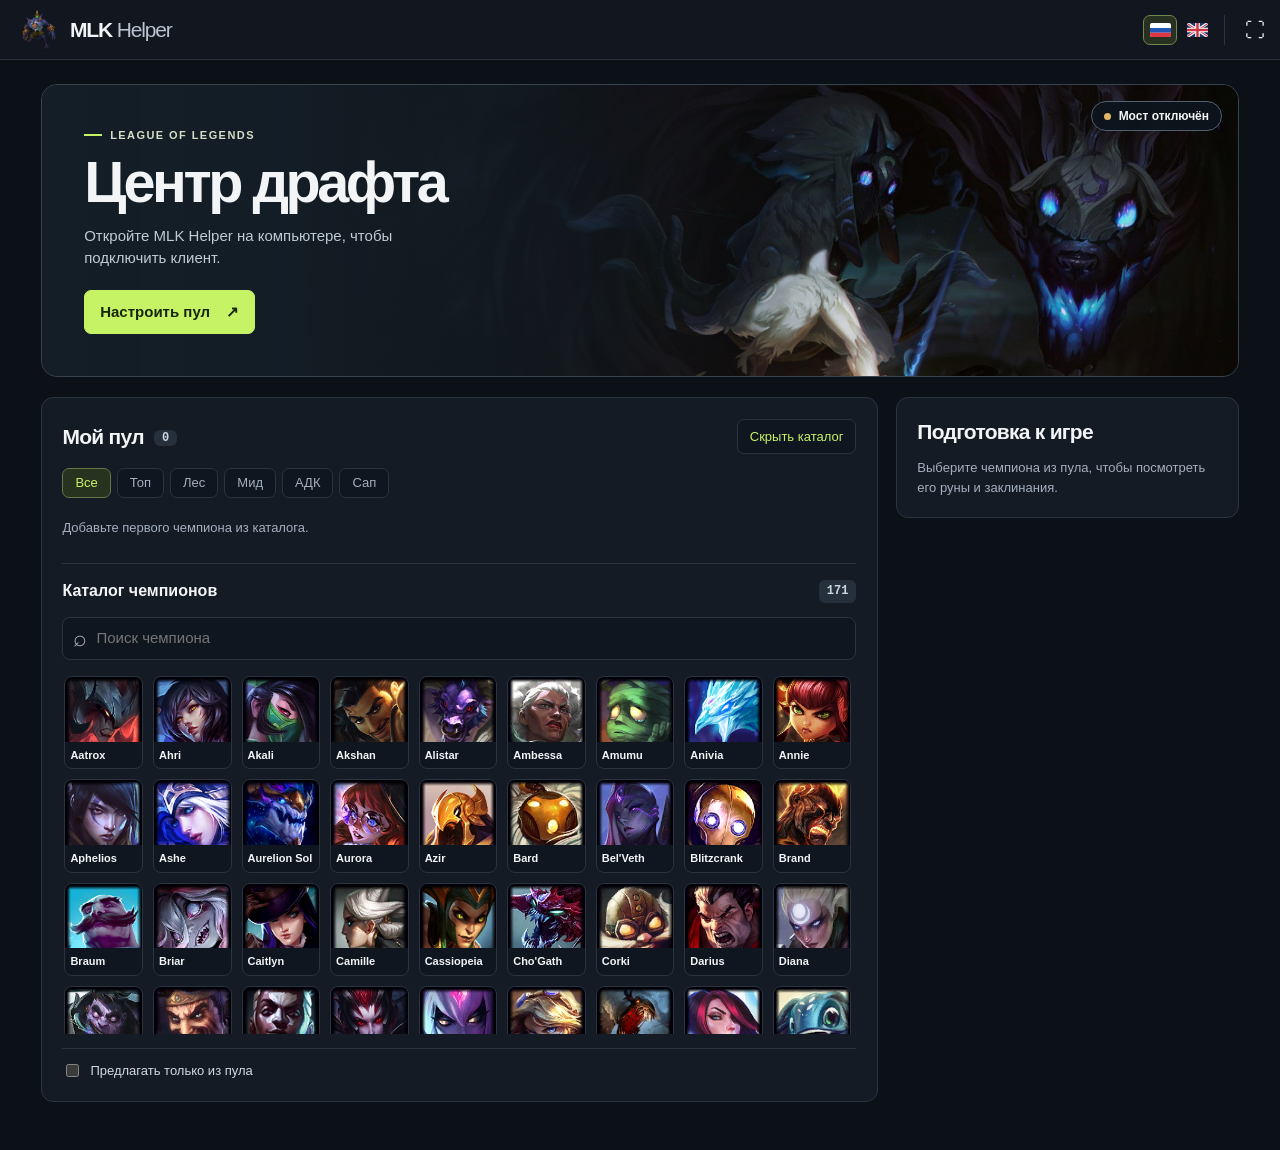
==== commit a26ccc20: "Refresh MLK Helper champion pool, draft and Windows launcher" ====
--- a/lol_draft_helper.html
+++ b/lol_draft_helper.html
@@ -4,15 +4,19 @@
 <meta charset="utf-8">
 <meta name="viewport" content="width=device-width,initial-scale=1">
 <title>MLK Helper</title>
-<link rel="icon" href="assets/mlkdrafthelper.ico">
+<link rel="icon" type="image/png" href="assets/mlk-helper.png">
 <link rel="stylesheet" href="assets/draft.css">
 <link rel="stylesheet" href="assets/portraits.css">
+<link rel="stylesheet" href="assets/loadout-icons.css">
 </head>
 <body>
 <header class="windowbar" id="windowbar">
   <a class="brand" href="#overview" aria-label="MLK Helper — к обзору"><span class="brand-mark"><img src="assets/mlk-helper.png" alt=""></span><strong>MLK <span>Helper</span></strong></a>
-  <nav aria-label="Навигация"><a href="#overview">Обзор</a><a href="#collection">Чемпионы</a><a href="#settings">Настройки</a></nav>
   <span class="pywebview-drag-region"></span>
+  <div class="languages" role="group" aria-label="Язык интерфейса">
+    <button data-lang="ru" lang="ru" title="Русский" aria-label="Русский"><svg viewBox="0 0 30 20" aria-hidden="true"><path fill="#fff" d="M0 0h30v20H0z"/><path fill="#2456b5" d="M0 7h30v7H0z"/><path fill="#df3845" d="M0 14h30v6H0z"/></svg></button>
+    <button data-lang="en" lang="en" title="English" aria-label="English"><svg viewBox="0 0 60 40" aria-hidden="true"><path fill="#19366b" d="M0 0h60v40H0z"/><path stroke="#fff" stroke-width="8" d="m0 0 60 40m0-40L0 40"/><path stroke="#cd3544" stroke-width="3" d="m0 1 30 20m30 18L30 19m0 2L60 1M0 39l30-20"/><path stroke="#fff" stroke-width="13" d="M30 0v40M0 20h60"/><path stroke="#cd3544" stroke-width="7" d="M30 0v40M0 20h60"/></svg></button>
+  </div>
   <div class="window-actions"><button id="minimize" title="Свернуть" aria-label="Свернуть окно" hidden>−</button><button id="fullscreen" title="На весь экран" aria-label="На весь экран" aria-pressed="false" hidden><span aria-hidden="true">⛶</span></button><button id="close" title="Закрыть" aria-label="Закрыть окно" hidden>×</button></div>
 </header>
 <div class="updbar" id="updbar" hidden><span class="ui">⬆</span><span class="ut">Доступна новая версия <b id="updv"></b> <small id="updc"></small></span><button class="btn primary" id="updgo" type="button" hidden>Обновить</button><a class="btn primary" id="updlink" target="_blank" rel="noopener">Скачать</a><button class="btn" id="upddis" type="button">Позже</button></div>
@@ -48,26 +52,28 @@
 </div>
   <div class="prep-layout">
     <section class="panel collection" id="collection">
-      <div class="heading"><h2>Чемпионы</h2><span class="number" id="count"></span></div>
-      <div class="search"><span aria-hidden="true">⌕</span><input id="pq" type="search" placeholder="Поиск чемпиона" aria-label="Поиск чемпиона" autocomplete="off"></div>
+      <div class="heading"><h2>Мой пул <span class="number" id="poolCount">0</span></h2><button id="catalogToggle" aria-controls="catalog">Добавить чемпиона</button></div>
       <div id="chips" class="chips" role="group" aria-label="Фильтр по роли"></div>
-      <div class="grid" id="grid"></div>
+      <div id="poolrow" class="favorites"></div>
+      <section id="catalog" hidden>
+        <div class="heading"><h3>Каталог чемпионов</h3><span class="number" id="count"></span></div>
+        <div class="search"><span aria-hidden="true">⌕</span><input id="pq" type="search" placeholder="Поиск чемпиона" aria-label="Поиск чемпиона" autocomplete="off"></div>
+        <div class="grid" id="grid"></div>
+      </section>
+      <label class="check"><input type="checkbox" id="poolOnly">Предлагать только из пула</label>
     </section>
-    <aside>
-      <section class="panel"><div class="heading"><h2>Мой пул</h2><span class="number" id="poolCount">0</span></div>
-        <div id="poolrow" class="poolrow"></div>
-        <label class="check"><input type="checkbox" id="poolOnly">Предлагать только из пула</label>
-      </section>
-      <section class="panel" id="settings"><div class="heading"><h2>Веса оценок</h2><button id="resetWeights" class="textbtn">Сбросить</button></div>
-        <div class="w"><label for="wl">Линия</label><output id="wlo"></output><input type="range" id="wl" min="0" max="2" step="0.25"></div>
-<div class="w"><label for="wc">Против состава</label><output id="wco"></output><input type="range" id="wc" min="0" max="2" step="0.25"></div>
-<div class="w"><label for="ws">Синергия</label><output id="wso"></output><input type="range" id="ws" min="0" max="2" step="0.25"></div>
-      </section>
-      <details class="panel connection" id="howto"><summary>Подключение клиента</summary><p>Запустите <b>mlkdrafthelper.exe</b> или мост командой <code>python lol_bridge.py</code>, затем откройте League of Legends. Для сайта разрешите браузеру доступ к локальной сети.</p></details>
-      <div class="source" id="dstat">Оценки по правилам драфта</div>
+    <aside class="panel" id="preparation" aria-labelledby="prepHeading">
+      <h2 id="prepHeading">Подготовка к игре</h2>
+      <p id="prepEmpty" class="sub">Выберите чемпиона из пула, чтобы посмотреть его руны и заклинания.</p>
+      <div id="prepCard" hidden>
+        <div class="prep-champion"><span id="prepPortrait"></span><div><h3 id="prepName"></h3><select id="prepRole" aria-label="Роль чемпиона"></select></div></div>
+        <div id="prepResult" role="status"></div>
+      </div>
     </aside>
   </div>
 </main>
+<script src="assets/game-data.js"></script>
+<script src="assets/language.js"></script>
 <script>
 {
 const RAW=`Aatrox|TJ|P|222011322|khs
@@ -498,6 +504,7 @@
   $('analysis').hidden=live.s!=='live'||!st.me;
   document.body.classList.toggle('in-draft',live.s==='live');
   updatePool();
+  localize($('teams'));localize($('banband'));
   if($('analysis').hidden)return;
   const res=evaluate(st);
   ranking=res;
@@ -510,57 +517,122 @@
   if(!sel||(showingOwn&&!champion)){
     const message=showingOwn?`${own} · для чемпиона пока нет оценки`:'Нет доступных чемпионов для вашей роли и пула.';
     $('hero').innerHTML=`<div class="hero"><strong>${esc(message)}</strong></div>`;
-    $('comp').innerHTML='';$('tops').innerHTML='';renderRanking('');return;
+    $('comp').innerHTML='';$('tops').innerHTML='';renderRanking('');localize($('hero'));return;
   }
   const mx=k=>Math.max(1,Math.abs(sel[k].v),...res.map(x=>Math.abs(x[k].v)));
   const M={l:mx('l'),k:mx('k'),s:mx('s')};
   const bar=(lab,v,m,col)=>{const w=Math.abs(v)/m*50;return`<div class="bar"><span>${lab}</span><div class="track"><div class="fill" style="width:${w}%;left:${v>=0?50:50-w}%;background:${v>=0?col:'var(--bad)'}"></div></div><span class="num">${sgn(v)}</span></div>`};
   const isBest=sel===res[0];
+  const showBreakdown=$('hero').querySelector('details')?.open;
   $('hero').innerHTML=`<div class="hero"><div class="hero-top">${badge(sel.c.n)}<div><div class="kicker">${showingOwn?(mine.status==='locked'?'Ваш пик':'Ваш препик'):isBest?'Лучший пик':'Выбранный вариант'} · ${ROLE_FULL[st.me]}</div><div class="name-line"><div class="big">${esc(sel.c.n)}</div>${tierB(sel.c.n,'big')}</div></div>
    <div class="total"><div class="kicker">Итог</div><div class="big ${sel.t<0?'neg':sel.t>0?'pos':''}">${sgn(sel.t)}</div></div></div>
-   <div class="bars">${bar('Линия',sel.l.v,M.l,'var(--good)')}${bar('Против состава',sel.k.v,M.k,'var(--good)')}${bar('Синергия',sel.s.v,M.s,'var(--good)')}</div>
-   ${reasons(sel)}${inspected?`<button class="btn" id="back">${own?'К моему чемпиону':'К лучшему пику'}</button>`:''}</div>`;
+   <details class="breakdown" ${showBreakdown?"open":""}><summary>Почему этот пик</summary><div class="bars">${bar('Линия',sel.l.v,M.l,'var(--good)')}${bar('Против состава',sel.k.v,M.k,'var(--good)')}${bar('Синергия',sel.s.v,M.s,'var(--good)')}</div>
+   ${reasons(sel)}</details>${inspected?`<button class="btn" id="back">${own?'К моему чемпиону':'К лучшему пику'}</button>`:''}</div>`;
   const top=(title,key)=>{const l=[...res].sort((a,b)=>b[key].v-a[key].v||b.t-a.t).slice(0,5);
     return`<div class="top"><h3>${title}</h3>${l.map(x=>`<button class="pick${x===sel?' on':''}" data-n="${esc(x.c.n)}">${badge(x.c.n,'s')}<span>${esc(x.c.n)}</span><span class="${x[key].v>0?'pos':x[key].v<0?'neg':''}">${sgn(x[key].v)}</span></button>`).join('')}</div>`};
-  $('tops').innerHTML=top('Против соперника по линии','l')+top('Против их состава','k')+top('Синергия с вашими','s');
+  $('tops').innerHTML=top('Против соперника по линии','l')+top('Против их состава','k')+top('Синергия с командой','s');
   $('comp').innerHTML=compHTML(sel);
-  renderRanking(sel.c.n);
+  renderRanking(sel.c.n);localize($('analysis'));
 }
 let ranking=[];
 function renderRanking(selected){
   const q=norm($('rankSearch').value), sort=$('rankSort').value;
-  const rows=ranking.filter(x=>norm(x.c.n).includes(q)||ALIAS[q]===x.c.n);
+  const rows=ranking.filter(x=>matchesSearch(x.c.n,q));
   if(sort!=='total')rows.sort((a,b)=>b[sort].v-a[sort].v||b.t-a.t);
   $('tbl').innerHTML=rows.map(x=>`<tr data-n="${esc(x.c.n)}" class="${x.c.n===selected?'on':''}"><td><span class="tn">${badge(x.c.n,'xs')}${esc(x.c.n)}</span></td><td>${tierB(x.c.n)}</td><td>${sgn(x.l.v)}</td><td>${sgn(x.k.v)}</td><td>${sgn(x.s.v)}</td><td><b>${sgn(x.t)}</b></td></tr>`).join('');
   $('rankEmpty').hidden=rows.length>0;
+  localize($('tbl'));
 }
 /* ---------- личный пул ---------- */
-let pickRole='*',tiles=[];
+let pickRole='*', tiles=[], prepName='', prepRole='', prepKey='', retryAfter=0, previewRequest=null;
+const positions={T:'TOP',J:'JUNGLE',M:'MIDDLE',B:'BOTTOM',S:'UTILITY'};
 const poolList=()=>[...new Set(st.pool.split(',').map(find).filter(Boolean).map(c=>c.n))];
+const gameChampion=n=>GAME_DATA.champions[iconId(n)];
+const matchesSearch=(n,q)=>[n,gameChampion(n)?.[1]].some(v=>norm(v).includes(q))||ALIAS[q]===n;
+
+function setCatalog(open){
+  $('catalog').hidden=!open;
+  $('catalogToggle').setAttribute('aria-expanded',String(open));
+  $('catalogToggle').textContent=tr(open?'Скрыть каталог':'Добавить чемпиона');
+}
 function buildPool(){
-  $('chips').innerHTML=[['*','Все'],...ROLES].map(([r,label])=>`<button class="chip" type="button" data-role="${r}">${label}</button>`).join('');
-  $('grid').innerHTML=CH.map(c=>`<button class="tile" type="button" data-c="${esc(c.n)}"><span class="tp">${portrait(c.n)}</span><span class="nm">${esc(c.n)}</span></button>`).join('')+'<span class="noresult" hidden>Ничего не найдено</span>';
+  $('chips').innerHTML=[['*','Все'],...ROLES].map(([r,label])=>`<button class="chip" type="button" data-role="${r}">${tr(label)}</button>`).join('');
+  $('grid').innerHTML=CH.map(c=>`<button class="tile" type="button" data-c="${esc(c.n)}"><span class="tp">${portrait(c.n)}</span><span class="nm">${esc(c.n)}</span></button>`).join('')+'<span class="noresult" hidden>'+tr('Ничего не найдено')+'</span>';
   tiles=[...$('grid').querySelectorAll('.tile')];
 }
 function updatePool(){
   const selected=new Set(poolList()),q=norm($('pq').value);
   let shown=0;
   for(const tile of tiles){
-    const c=BY[norm(tile.dataset.c)];
-    tile.hidden=(pickRole!=='*'&&!c.roles.includes(pickRole))||!(norm(c.n).includes(q)||ALIAS[q]===c.n);
+    const c=BY[norm(tile.dataset.c)], active=selected.has(c.n);
+    tile.hidden=(pickRole!=='*'&&!c.roles.includes(pickRole))||!matchesSearch(c.n,q);
     if(!tile.hidden)shown++;
-    tile.classList.toggle('p',selected.has(c.n));tile.setAttribute('aria-pressed',selected.has(c.n));
-  }
-  if(tiles.length)$('grid').querySelector('.noresult').hidden=shown>0;
-  for(const chip of $('chips').children)chip.classList.toggle('on',chip.dataset.role===pickRole);
+    tile.classList.toggle('p',active);
+    tile.setAttribute('aria-pressed',String(active));
+  }
+  $('grid').querySelector('.noresult').hidden=shown>0;
+  for(const chip of $('chips').children){
+    const active=chip.dataset.role===pickRole;
+    chip.classList.toggle('on',active);
+    chip.setAttribute('aria-pressed',String(active));
+  }
   $('count').textContent=shown;
   $('poolCount').textContent=selected.size;
-  const row=$('poolrow');
-  if(row.dataset.pool!==st.pool){
-    row.dataset.pool=st.pool;
-    row.innerHTML=[...selected].map(n=>`<span class="pchip">${badge(n,'xs')}${esc(n)}<button type="button" data-c="${esc(n)}" aria-label="Убрать из пула ${esc(n)}">×</button></span>`).join('')||'<span class="hint">Нажмите на портрет, чтобы добавить чемпиона в пул.</span>';
-  }
-}
+  const visible=CH.filter(c=>selected.has(c.n)&&(pickRole==='*'||c.roles.includes(pickRole)));
+  if(!visible.some(c=>c.n===prepName))prepName=visible[0]?.n||'';
+  const row=$('poolrow'), signature=JSON.stringify([st.pool,pickRole,prepName]);
+  if(row.dataset.pool!==signature){
+    row.dataset.pool=signature;
+    row.innerHTML=visible.map(c=>`<div class="favorite"><button class="tile" data-inspect="${esc(c.n)}" aria-pressed="${c.n===prepName}"><span class="tp">${portrait(c.n)}</span><span class="nm">${esc(c.n)}</span></button><button class="remove" data-c="${esc(c.n)}" aria-label="${tr('Убрать из пула')} · ${esc(c.n)}">×</button></div>`).join('');
+    if(!visible.length)row.innerHTML='<p class="hint">'+tr(selected.size?'На этой роли пока нет чемпионов.':'Добавьте первого чемпиона из каталога.')+'</p>';
+    if(!selected.size)setCatalog(true);
+  }
+  updatePreparation();
+}
+async function updatePreparation(){
+  const c=find(prepName), roles=c?.roles||'';
+  if(!roles.includes(prepRole)||!prepRole)prepRole=roles[0]||'';
+  const cid=c&&gameChampion(c.n)?.[0];
+  const key=JSON.stringify([cid,prepRole,live.s,live.phase]);
+  if(key===prepKey&&Date.now()<retryAfter)return;
+  prepKey=key;retryAfter=Infinity;
+  previewRequest?.abort();
+  previewRequest=null;
+  $('prepEmpty').hidden=!!c;
+  $('prepCard').hidden=!c;
+  if(!c)return;
+  $('prepName').textContent=c.n;
+  $('prepPortrait').innerHTML=badge(c.n);
+  $('prepRole').innerHTML=ROLES.filter(([r])=>roles.includes(r)).map(([r,label])=>`<option value="${r}">${tr(label)}</option>`).join('');
+  $('prepRole').value=prepRole;
+  const result=$('prepResult');
+  const message=ru=>{result.innerHTML='<p class="sub">'+tr(ru)+'</p>'};
+  if(!['idle','live'].includes(live.s)){message('Откройте клиент League of Legends, чтобы увидеть рекомендации.');return}
+  const unavailable='Для этой роли и карты пока нет рекомендаций клиента.';
+  if(!cid){message(unavailable);return}
+  const request=new AbortController();
+  previewRequest=request;
+  message('Загружаем рекомендации…');
+  const timeout=setTimeout(()=>request.abort(),8000);
+  try{
+    const response=await fetch(BASE+'/preview/'+cid+'/'+positions[prepRole],{signal:request.signal});
+    if(!response.ok)throw new Error(String(response.status));
+    const data=await response.json();
+    if(previewRequest!==request)return;
+    if(data.status!=='ready'){message(unavailable);retryAfter=Date.now()+15000;return}
+    const item=(label,kind,id,dict)=>{
+      const name=dict[id]?.[interfaceLanguage==='en'?1:0]||'#'+id;
+      return `<div class="prep-item"><span class="loadout-icon ${kind}-${Number(id)}"></span><div><small>${label}</small><strong>${esc(name)}</strong></div></div>`;
+    };
+    result.innerHTML=item(tr('Ключевая руна'),'perk',data.keystone,GAME_DATA.perks)+
+      data.spells.map((id,i)=>item(i===0?'D':'F','spell',id,GAME_DATA.spells)).join('');
+    retryAfter=Date.now()+60000;
+  }catch(e){
+    if(previewRequest===request){message(unavailable);retryAfter=Date.now()+15000}
+  }finally{clearTimeout(timeout)}
+}
+
+
 /* ---------- анализ составов ---------- */
 
 function teamList(side){return ROLES.map(([r])=>side==='ally'&&r===st.me?null:find(st[side][r]||'')).filter(Boolean)}
@@ -641,6 +713,7 @@
   if(previous?.display!==live.mine?.display||previous?.status!==live.mine?.status||live.s!=='live')st.sel=null;
   return true;
 }
+let lastState={};
 async function poll(){
   let d={};
   try{
@@ -650,20 +723,22 @@
     if(live.ver&&d.version&&d.version!==live.ver){location.reload();return}
     if(SERVED&&live.stats!==undefined&&d.stats!==undefined&&d.stats!==live.stats){location.reload();return}
     live.stats=d.stats;
-    live.ver=d.version;live.upd=d.update;
+    live.ver=d.version;live.upd=d.update;live.phase=d.phase;
     live.s=!d.client?'noclient':d.champSelect?'live':'idle';
   }catch(e){live.s='nobridge';live.upd=null}
+  lastState=d;
   if(applyLive(d))render();
   renderLive(d);
   setTimeout(poll,1000);
 }
 async function updateNow(){
-  const b=$('updgo'),c=$('updc');b.disabled=true;b.textContent='Обновляю…';c.textContent='';
+  const b=$('updgo'),c=$('updc');b.disabled=true;b.textContent=tr('Обновляю…');c.textContent='';
   try{
     const r=await fetch(BASE+'/update',{method:'POST',headers:{'X-LoL-Update':'1'}});const d=await r.json();
     if(d.ok)c.textContent='Перезапускаюсь, страница обновится сама…';
     else{c.textContent=d.error||'Ошибка обновления';b.disabled=false;b.textContent='Повторить'}
-  }catch(e){c.textContent='Перезапускаюсь, страница обновится сама…'} /* мост мог уже перезапуститься */
+  }catch(e){c.textContent='Перезапускаюсь, страница обновится сама…'}
+  localize($('updbar')); /* мост мог уже перезапуститься */
 }
 function renderUpdate(){
   const bar=$('updbar'),u=live.upd;
@@ -675,8 +750,8 @@
 }
 function renderLive(d){
   $('livebar').dataset.s=live.s;
-  const messages={nobridge:'Мост отключён',noclient:'Ожидание клиента',idle:d.phaseName||'Клиент подключён',live:'Драфт идёт'};
-  const descriptions={nobridge:'Запустите mlkdrafthelper.exe или локальный мост, чтобы подключить клиент.',
+  const messages={connecting:'Подключение…',nobridge:'Мост отключён',noclient:'Ожидание клиента',idle:d.phaseName||'Клиент подключён',live:'Драфт идёт'};
+  const descriptions={connecting:'Подключаемся к клиенту League of Legends…',nobridge:'Откройте MLK Helper на компьютере, чтобы подключить клиент.',
     noclient:'Запустите League of Legends. Составы и рекомендации появятся при выборе чемпионов.',
     idle:'Клиент подключён. Когда начнётся выбор чемпионов, здесь появятся пики и баны.',
     live:'Пики, баны и рекомендации обновляются из клиента.'};
@@ -688,13 +763,15 @@
   if($('loadout').textContent!==status)$('loadout').textContent=status;
   $('loadout').hidden=!status;
   renderUpdate();
+  localize($('updbar'));localize($('loadout'));localize(document.querySelector('.banner'));
+  updatePreparation();
 }
 
 const screenButton=$('fullscreen');
 let nativeFull=false;
 function screenLabel(full){
   const label=full?'Вернуть размер окна':'На весь экран';
-  screenButton.title=label;screenButton.setAttribute('aria-label',label);
+  screenButton.title=tr(label);screenButton.setAttribute('aria-label',tr(label));
   screenButton.setAttribute('aria-pressed',String(full));
 }
 function bindWindow(){
@@ -711,60 +788,79 @@
     if(api?.toggle_fullscreen){await api.toggle_fullscreen();nativeFull=!nativeFull;screenLabel(nativeFull)}
     else if(document.fullscreenElement)await document.exitFullscreen();
     else await document.documentElement.requestFullscreen();
-  }catch(e){screenButton.title='Полноэкранный режим недоступен'}
+  }catch(e){screenButton.title=tr('Полноэкранный режим недоступен')}
   finally{screenButton.disabled=false}
 };
+const dragRegion=document.querySelector('.pywebview-drag-region');
+let dragStart=null;
+dragRegion.addEventListener('pointerdown',e=>{
+  if(e.button!==0||nativeFull||!window.pywebview?.api?.snap_at_top)return;
+  dragStart=[e.screenX,e.screenY];
+  dragRegion.setPointerCapture(e.pointerId);
+});
+dragRegion.addEventListener('mousedown',e=>{if(nativeFull)e.stopPropagation()});
+dragRegion.addEventListener('pointercancel',()=>{dragStart=null});
+dragRegion.addEventListener('pointerup',async e=>{
+  const start=dragStart;
+  dragStart=null;
+  if(!start||screenButton.disabled||Math.hypot(e.screenX-start[0],e.screenY-start[1])<6)return;
+  screenButton.disabled=true;
+  try{
+    if(await window.pywebview.api.snap_at_top()){nativeFull=true;screenLabel(true)}
+  }finally{screenButton.disabled=false}
+});
 document.addEventListener('fullscreenchange',()=>screenLabel(!!document.fullscreenElement));
 window.addEventListener('pywebviewready',bindWindow);
 document.addEventListener('keydown',e=>{
   if(e.key==='Escape'&&nativeFull){e.preventDefault();screenButton.click()}
 });
 bindWindow();
-function markNavigation(){
-  const hash=location.hash||'#overview';
-  for(const link of document.querySelectorAll('nav a')){
-    if(link.hash===hash)link.setAttribute('aria-current','location');
-    else link.removeAttribute('aria-current');
-  }
-}
-window.addEventListener('hashchange',markNavigation);
-markNavigation();
 $('rankSearch').oninput=()=>renderRanking(st.sel||live.mine?.display||ranking[0]?.c.n);
 $('rankSort').onchange=$('rankSearch').oninput;
-$('choosePool').onclick=()=>{location.hash='collection';$('collection').scrollIntoView();$('pq').focus({preventScroll:true})};
-$('resetWeights').onclick=()=>{
-  for(const k of ['l','c','s']){st.w[k]=1;$('w'+k).value=1;$('w'+k+'o').textContent=1}
-  save();render();
-};
+$('choosePool').onclick=()=>{setCatalog(true);$('collection').scrollIntoView();$('pq').focus({preventScroll:true})};
+$('catalogToggle').onclick=()=>setCatalog($('catalog').hidden);
+$('prepRole').onchange=e=>{prepRole=e.target.value;updatePreparation()};
 $('updgo').onclick=updateNow;
 $('upddis').onclick=()=>{try{localStorage.setItem('upd-dismissed',(live.upd||{}).latest||'')}catch(e){}renderUpdate()};
 $('pq').oninput=updatePool;
 $('poolOnly').checked=st.poolOnly;
 $('poolOnly').onchange=e=>{st.poolOnly=e.target.checked;st.sel=null;save();render()};
-for(const k of ['l','c','s']){
-  const input=$('w'+k),output=$('w'+k+'o');
-  input.value=output.textContent=st.w[k];
-  input.oninput=()=>{st.w[k]=+input.value;output.textContent=input.value;save();render()};
-}
 document.addEventListener('click',e=>{
+  const favorite=e.target.closest('[data-inspect]');
+  if(favorite){prepName=favorite.dataset.inspect;prepRole=pickRole;updatePool();return}
   const pool=e.target.closest('[data-c]');
   if(pool){
     const selected=new Set(poolList()),n=pool.dataset.c;
-    if(selected.has(n))selected.delete(n);else selected.add(n);
+    if(selected.has(n))selected.delete(n);else {selected.add(n);prepName=n;prepRole=pickRole}
     st.pool=[...selected].join(', ');save();render();return;
   }
   const chip=e.target.closest('[data-role]');
-  if(chip){pickRole=chip.dataset.role;updatePool();return}
+  if(chip){pickRole=chip.dataset.role;prepRole=pickRole;updatePool();return}
   const suggestion=e.target.closest('.pick[data-n],tr[data-n]');
   if(suggestion||e.target.id==='back'){
     st.sel=suggestion?.dataset.n||null;render();$('hero').scrollIntoView({block:'nearest'});
   }
 });
-buildPool();render();poll();
+const languageButtons=document.querySelectorAll('[data-lang]');
+function markLanguage(){
+  for(const b of languageButtons)b.setAttribute('aria-pressed',String(b.dataset.lang===interfaceLanguage));
+}
+for(const b of languageButtons)b.onclick=()=>{
+  if(b.dataset.lang===interfaceLanguage)return;
+  interfaceLanguage=b.dataset.lang;
+  document.documentElement.lang=interfaceLanguage;
+  try{localStorage.setItem('mlk-language',interfaceLanguage)}catch{}
+  localize(document.body);
+  prepKey='';
+  delete $('poolrow').dataset.pool;
+  buildPool();setCatalog(!$('catalog').hidden);render();renderLive(lastState);
+  screenLabel(nativeFull||!!document.fullscreenElement);markLanguage();
+};
+markLanguage();
+buildPool();setCatalog(!poolList().length);render();localize(document.body);poll();
 fetch('stats.json').then(r=>r.ok?r.json():null).then(s=>{
   if(!s?.games)return;
   setStats(s);
-  $('dstat').textContent=`Патч ${s.patch} · ${s.games.toLocaleString('ru')} матчей Platinum+`;
   render();
 }).catch(()=>{});
 }
--- a/assets/draft.css
+++ b/assets/draft.css
@@ -20,14 +20,12 @@
 h2 { font-size: 21px; line-height: 1.2; letter-spacing: -.035em }
 h3 { font-size: 16px; line-height: 1.3 }
 main, [id] { scroll-margin-top: 82px }
-.windowbar { position: sticky; top: 0; z-index: 10; display: flex; align-items: center; gap: clamp(12px,3vw,48px); height: 60px; padding: 0 max(18px,calc((100% - 1400px)/2)); background: #11161f; border-bottom: 1px solid var(--line); user-select: none }
-.brand, nav, .window-actions, .livebar, .game, .heading, .name-line, .tn, .pchip, .check { display: flex; align-items: center }
+.windowbar { position: sticky; top: 0; z-index: 10; display: flex; align-items: center; gap: 12px; height: 60px; padding: 0 8px 0 18px; background: #11161f; border-bottom: 1px solid var(--line); user-select: none }
+.brand, .window-actions, .livebar, .game, .heading, .name-line, .tn, .pchip, .check { display: flex; align-items: center }
 .brand { gap: 10px; white-space: nowrap; font-size: 21px; letter-spacing: -.055em }
-.brand-mark { display:block; position:relative; overflow:hidden; width:36px; height:36px; border-radius:9px; background:white }
-.brand-mark img { position:absolute; width:61px; max-width:none; left:-6px; top:-5px }
+.brand-mark { display: block; width: 42px; height: 44px }
+.brand-mark img { width: 100%; height: 100%; object-fit: contain }
 .brand span { font-weight: 500; color: #bbc4d2 }
-nav { height: 100%; gap: 22px; font-weight: 600; color: var(--mute); font-size: 14px }
-nav a { height: 100%; display: grid; place-items: center; border-bottom: 2px solid transparent }
 nav a:hover, nav a[aria-current] { color: var(--ink); border-color: var(--lime) }
 .pywebview-drag-region { flex: 1; align-self: stretch }
 .window-actions { gap: 2px }
@@ -58,7 +56,7 @@
 .updbar { display: flex; align-items: center; flex-wrap: wrap; gap: 12px; background: #343021; color: #ffe399 }
 .prep-layout,.draft-layout { display: grid; gap: 18px; align-items: start; margin-top: 20px }
 .prep-layout { grid-template-columns: minmax(0,1fr) minmax(270px,.41fr) }
-.draft-layout { grid-template-columns: minmax(330px,.73fr) minmax(0,1fr) }
+.draft-layout { grid-template-columns: minmax(0,1.1fr) minmax(0,1fr) }
 body:not(.in-draft) .draft-layout { display: none }
 .panel,.team,.hero,.top,.comp,.ranking,#analysis > details,.banbar { background: var(--panel); border: 1px solid var(--line); border-radius: 12px }
 .panel,.hero,.comp,.ranking,#analysis > details { padding: clamp(16px,1.6vw,23px) }
@@ -82,22 +80,14 @@
 .portrait { display: block; width: 100%; height: 100%; background-color: #293645; background-repeat: no-repeat }
 .poolrow,.tags { display: flex; gap: 6px; flex-wrap: wrap }
 .hint,.sub,.source,details p,.empty,.noresult,#rankEmpty { color: var(--mute); font-size: 13px }
-.pchip { gap: 5px; font-size: 12px; background: var(--well); border: 1px solid var(--line); border-radius: 6px; padding: 3px }
-.pchip button { border: 0; padding: 1px 4px }
 .check { gap: 8px; margin-top: 14px; padding-top: 12px; border-top: 1px solid var(--line); color: #d1d9e2; font-size: 13px }
 input[type=checkbox],input[type=range] { accent-color: var(--lime) }
-.textbtn { border: 0; background: transparent; padding: 2px; font-size: 12px; color: var(--mute) }
-.textbtn:hover { color: var(--lime) }
-.w { display: grid; grid-template-columns: 1fr auto; gap: 3px; font-size: 13px; margin-top: 10px }
-.w output { color: var(--lime); font-variant-numeric: tabular-nums }
-.w input { grid-column: span 2; width: 100%; margin: 2px 0 }
 summary { font-size: 14px; font-weight: 650 }
 details p { margin-top: 10px }
-.source { padding-inline: 4px; font-size: 12px }
 .banbar { display: flex; align-items: center; justify-content: space-between; gap: 10px; padding: 12px 16px; margin-top: 16px }
 .banbar h3 { margin-bottom: 6px; color: var(--mute); font-size: 12px }
 .bslots,.teams,.tops,.cgrid,.why { display: grid; gap: 8px }
-.bslots { grid-template-columns: repeat(5,minmax(22px,38px)) }
+.bslots { grid-template-columns: repeat(5,clamp(44px,4.1vw,56px)) }
 .bslot,.role,.port { display: block; overflow: hidden; position: relative; aspect-ratio: 1; border-radius: 6px; background: var(--well); border: 1px solid var(--line) }
 .pt,.bbtn,.bbtn .x { position: absolute; inset: 0 }
 .bbtn .x { display: grid; place-items: center; color: #596377; font-size: 12px }
@@ -107,23 +97,23 @@
 .team { padding: 14px }
 .team h3 { margin-bottom: 9px; padding-bottom: 8px; border-bottom: 2px solid var(--blue); color: var(--blue) }
 .enemy h3 { border-color: var(--red); color: var(--red) }
-.row { display: grid; grid-template-columns: 44px minmax(0,1fr); gap: 7px; align-items: center; min-height: 60px; border-bottom: 1px solid var(--line) }
+.row { display: grid; grid-template-columns: clamp(60px,4.9vw,72px) minmax(0,1fr); gap: 10px; align-items: center; min-height: 84px; border-bottom: 1px solid var(--line) }
 .row:last-child { border: 0 }
-.role { width: 44px }
-.rl { position: absolute; inset: auto 0 0; background: #101621cb; font-size: 9px; text-align: center }
-.slot-name,.pick-state { display: block; overflow-wrap: anywhere; font-size: 12px }
-.pick-state { font-size: 10px; color: var(--mute) }
+.role { width: 100% }
+.rl { position: absolute; inset: auto 0 0; background: #101621db; font-size: 11px; text-align: center }
+.slot-name,.pick-state { display: block; overflow-wrap: anywhere; font-size: 15px }
+.pick-state { font-size: 12px; color: var(--mute) }
 .me .role { border-color: var(--lime) }
 .row[data-status=hover] .pick-state { color: #ddbd7a }
 .row[data-status=locked] .pick-state { color: var(--good) }
 @keyframes hover-pulse { from {opacity:1} to {opacity:.35} }
 @media (prefers-reduced-motion:no-preference) { .row[data-status=hover] .pt { animation: hover-pulse .85s ease-in-out infinite alternate } }
-.hero { border-top: 2px solid var(--lime) }
+.hero { padding: 14px 18px; border-top: 2px solid var(--lime) }
 .hero-top,.pick,.ct h3 { display: flex; align-items: center; gap: 10px }
 .hero-top { flex-wrap: wrap }
-.port { flex: none; width: 68px }
+.port { flex: none; width: 46px }
 .port.s { width: 26px }.port.xs { width: 22px }
-.big { font-size: clamp(23px,2.4vw,38px); font-weight: 750; letter-spacing: -.04em }
+.big { font-size: 23px; font-weight: 750; letter-spacing: -.04em }
 .name-line { gap: 7px }
 .total { margin-left: auto; text-align: right }
 .pos { color: var(--good) }.neg { color: var(--bad) }
@@ -150,8 +140,43 @@
 table { width: 100%; border-collapse: collapse; font-size: 12px; white-space: nowrap }
 th,td { padding: 6px; border-bottom: 1px solid var(--line); text-align: right } th:first-child,td:first-child { text-align: left }
 th { position: sticky; top: 0; background: var(--well); color: var(--mute) }tbody tr { cursor: pointer }tbody tr:hover { background: #222c38 }
-@media(max-width:1050px){.draft-layout{grid-template-columns:minmax(270px,.63fr) minmax(0,1fr)}.team{padding:10px}.row{grid-template-columns:36px minmax(0,1fr)}.role{width:36px}.why{grid-template-columns:1fr}.cgrid{grid-template-columns:1fr}}
-@media(max-width:760px){main{padding-top:12px}.windowbar{gap:12px}.prep-layout,.draft-layout{grid-template-columns:1fr}.windowbar nav{gap:12px}.banner-copy{width:65%}.banner{min-height:245px}.cgrid{grid-template-columns:repeat(2,minmax(0,1fr))}.grid{max-height:300px}}
-@media(max-width:560px){.windowbar nav{display:none}.banner{padding:52px 18px 22px}.banner-copy{width:100%}.banner::before{background:linear-gradient(90deg,#131c26f0,#131c26ab),url("kindred.jpg") 60% center/cover}.livebar{top:10px;right:10px}.in-draft .banner{padding:40px 15px 13px}.cgrid{grid-template-columns:1fr}.grid{grid-template-columns:repeat(auto-fill,minmax(62px,1fr));gap:7px}.banbar{padding:10px}.bslots{gap:3px}.chips{gap:4px}.chip{padding:4px 8px}}
+@media(max-width:1050px){.team{padding:10px}.why{grid-template-columns:1fr}.cgrid{grid-template-columns:1fr}}
+@media(max-width:760px){main{padding-top:12px}.windowbar{gap:12px}.prep-layout,.draft-layout{grid-template-columns:1fr}.banner-copy{width:65%}.banner{min-height:245px}.cgrid{grid-template-columns:repeat(2,minmax(0,1fr))}.grid{max-height:300px}}
+@media(max-width:560px){.banner{padding:52px 18px 22px}.banner-copy{width:100%}.banner::before{background:linear-gradient(90deg,#131c26f0,#131c26ab),url("kindred.jpg") 60% center/cover}.livebar{top:10px;right:10px}.in-draft .banner{padding:40px 15px 13px}.cgrid{grid-template-columns:1fr}.grid{grid-template-columns:repeat(auto-fill,minmax(62px,1fr));gap:7px}.banbar{padding:10px}.bslots{gap:3px}.chips{gap:4px}.chip{padding:4px 8px}}
 
-@media (min-width: 761px) and (min-height: 610px) { .teams { position: sticky; top: 76px } }
+@media (min-width: 1051px) and (min-height: 660px) { .teams { position: sticky; top: 76px } }
+
+.languages { display: flex; align-items: center; gap: 3px; padding-right: 10px; border-right: 1px solid var(--line) }
+.languages button { display: grid; place-items: center; width: 34px; height: 30px; padding: 5px; background: transparent; border-color: transparent }
+.languages button[aria-pressed=true] { background: #273021; border-color: #71894f }
+.languages button:hover { border-color: var(--mute) }
+.languages svg { width: 21px; border-radius: 2px }
+.collection h2 .number { vertical-align: middle; margin-left: 5px; letter-spacing: 0 }
+#catalogToggle { color: var(--lime); font-size: 13px }
+#catalog { margin-top: 18px; border-top: 1px solid var(--line); padding-top: 16px }
+#catalog .grid { margin-top: 12px }
+.favorites { display: grid; grid-template-columns: repeat(auto-fill,minmax(102px,1fr)); gap: 12px }
+.favorites .hint { grid-column: 1/-1; padding: 8px 0 }
+.favorite { min-width: 0; position: relative }
+.favorite .tile { width: 100% }
+.favorite .nm { font-size: 14px; padding: 6px 8px }
+.favorite .tile[aria-pressed=true] { border-color: var(--lime); box-shadow: 0 0 0 1px var(--lime) }
+.favorite .remove { position: absolute; right: 4px; top: 4px; width: 24px; height: 24px; padding: 0; border-radius: 50%; background: #0e151ee6; line-height: 1 }
+.prep-champion,.prep-item { display: flex; align-items: center; gap: 12px }
+.prep-champion { padding: 0 0 16px; border-bottom: 1px solid var(--line) }
+#prepPortrait .port { width: 64px; border-radius: 9px }
+.prep-champion h3 { font-size: 21px; margin-bottom: 4px }
+.prep-champion select { padding: 3px 7px; color: var(--mute); font-size: 13px }
+#prepResult { margin-top: 12px }
+.prep-item { margin-top: 10px }
+.loadout-icon { flex: none; height: 38px; width: 38px; border-radius: 6px; background-color: var(--well) }
+.prep-item small,.prep-item strong { display: block }
+.prep-item small { color: var(--mute); font-size: 12px }
+.breakdown { border-top: 1px solid var(--line); padding-top: 8px; margin-top: 10px }
+.breakdown summary { color: var(--mute); font-size: 13px }
+@media(max-width:560px){
+  .windowbar { padding-inline: 7px; gap: 4px }.brand { gap: 4px; font-size: 18px }.brand-mark { width: 32px }
+  .window-actions button { width: 29px }.languages { padding-right: 4px }
+  .banbar { flex-wrap: wrap; gap: 10px }.bslots { grid-template-columns: repeat(5,44px) }
+  .row { grid-template-columns: 52px minmax(0,1fr); gap: 5px; min-height: 72px }.slot-name { font-size: 13px }
+}
--- a/assets/portraits.css
+++ b/assets/portraits.css
@@ -1,4 +1,4 @@
-/* Riot Data Dragon 16.23.1. Each portrait occupies a 48 px cell. */
+/* Riot Data Dragon 16.23.1. Each portrait occupies a 128 px cell. */
 .icon-Aatrox { background-image: url("champion0.png"); background-size: 1000% 300%; background-position: 0.00000% 0.00000%; }
 .icon-Ahri { background-image: url("champion0.png"); background-size: 1000% 300%; background-position: 11.11111% 0.00000%; }
 .icon-Akali { background-image: url("champion0.png"); background-size: 1000% 300%; background-position: 22.22222% 0.00000%; }
--- a/assets/loadout-icons.css
+++ b/assets/loadout-icons.css
@@ -0,0 +1,53 @@
+/* Riot Data Dragon 16.23.1 */
+.loadout-icon { background-image: url("loadout-icons.png"); background-size: 800% 700% }
+.perk-8112 { background-position: 0.00000% 0.00000% }
+.perk-8128 { background-position: 14.28571% 0.00000% }
+.perk-9923 { background-position: 28.57143% 0.00000% }
+.perk-8351 { background-position: 42.85714% 0.00000% }
+.perk-8360 { background-position: 57.14286% 0.00000% }
+.perk-8369 { background-position: 71.42857% 0.00000% }
+.perk-8005 { background-position: 85.71429% 0.00000% }
+.perk-8008 { background-position: 100.00000% 0.00000% }
+.perk-8021 { background-position: 0.00000% 16.66667% }
+.perk-8010 { background-position: 14.28571% 16.66667% }
+.perk-8437 { background-position: 28.57143% 16.66667% }
+.perk-8439 { background-position: 42.85714% 16.66667% }
+.perk-8465 { background-position: 57.14286% 16.66667% }
+.perk-8214 { background-position: 71.42857% 16.66667% }
+.perk-8229 { background-position: 85.71429% 16.66667% }
+.perk-8230 { background-position: 100.00000% 16.66667% }
+.perk-8992 { background-position: 0.00000% 33.33333% }
+.spell-21 { background-position: 14.28571% 33.33333% }
+.spell-721 { background-position: 28.57143% 33.33333% }
+.spell-716 { background-position: 42.85714% 33.33333% }
+.spell-1 { background-position: 57.14286% 33.33333% }
+.spell-71 { background-position: 71.42857% 33.33333% }
+.spell-2202 { background-position: 85.71429% 33.33333% }
+.spell-2201 { background-position: 100.00000% 33.33333% }
+.spell-75 { background-position: 0.00000% 50.00000% }
+.spell-14 { background-position: 14.28571% 50.00000% }
+.spell-714 { background-position: 28.57143% 50.00000% }
+.spell-3 { background-position: 42.85714% 50.00000% }
+.spell-73 { background-position: 57.14286% 50.00000% }
+.spell-4 { background-position: 71.42857% 50.00000% }
+.spell-74 { background-position: 85.71429% 50.00000% }
+.spell-705 { background-position: 100.00000% 50.00000% }
+.spell-6 { background-position: 0.00000% 66.66667% }
+.spell-76 { background-position: 14.28571% 66.66667% }
+.spell-7 { background-position: 28.57143% 66.66667% }
+.spell-77 { background-position: 42.85714% 66.66667% }
+.spell-13 { background-position: 57.14286% 66.66667% }
+.spell-713 { background-position: 71.42857% 66.66667% }
+.spell-30 { background-position: 85.71429% 66.66667% }
+.spell-31 { background-position: 100.00000% 66.66667% }
+.spell-709 { background-position: 0.00000% 83.33333% }
+.spell-777 { background-position: 14.28571% 83.33333% }
+.spell-11 { background-position: 28.57143% 83.33333% }
+.spell-711 { background-position: 42.85714% 83.33333% }
+.spell-39 { background-position: 57.14286% 83.33333% }
+.spell-32 { background-position: 71.42857% 83.33333% }
+.spell-720 { background-position: 85.71429% 83.33333% }
+.spell-12 { background-position: 100.00000% 83.33333% }
+.spell-712 { background-position: 0.00000% 100.00000% }
+.spell-54 { background-position: 14.28571% 100.00000% }
+.spell-55 { background-position: 28.57143% 100.00000% }
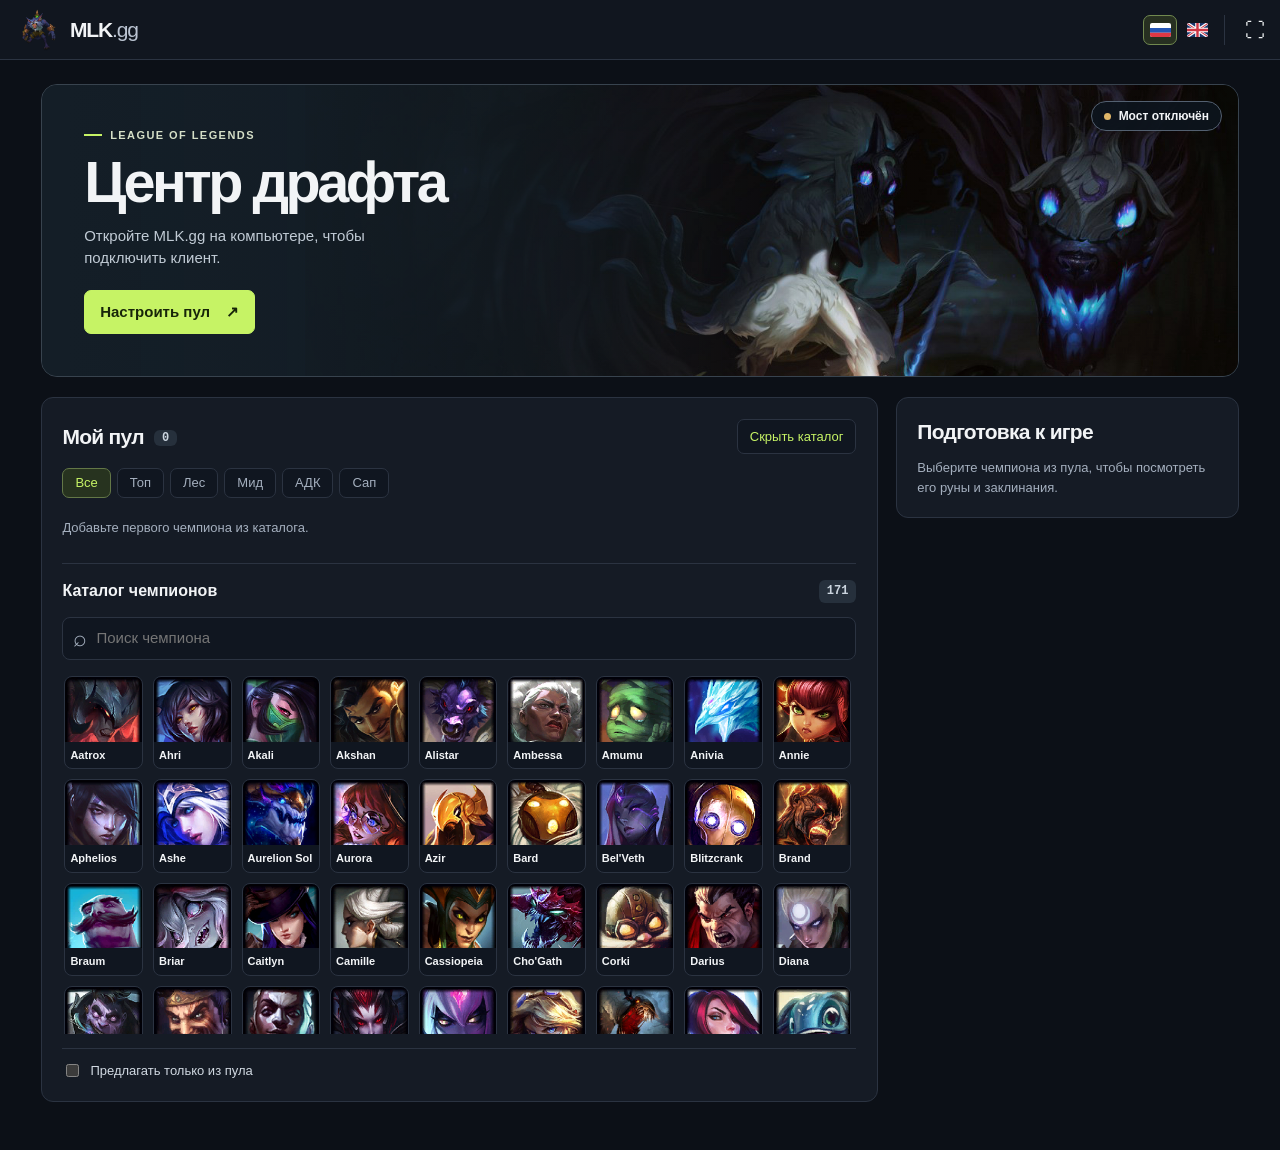
==== commit e0ab442b: "Rename the app and Windows launcher to MLK.gg" ====
--- a/lol_draft_helper.html
+++ b/lol_draft_helper.html
@@ -3,7 +3,7 @@
 <head>
 <meta charset="utf-8">
 <meta name="viewport" content="width=device-width,initial-scale=1">
-<title>MLK Helper</title>
+<title>MLK.gg</title>
 <link rel="icon" type="image/png" href="assets/mlk-helper.png">
 <link rel="stylesheet" href="assets/draft.css">
 <link rel="stylesheet" href="assets/portraits.css">
@@ -11,7 +11,7 @@
 </head>
 <body>
 <header class="windowbar" id="windowbar">
-  <a class="brand" href="#overview" aria-label="MLK Helper — к обзору"><span class="brand-mark"><img src="assets/mlk-helper.png" alt=""></span><strong>MLK <span>Helper</span></strong></a>
+  <a class="brand" href="#overview" aria-label="MLK.gg — к обзору"><span class="brand-mark"><img src="assets/mlk-helper.png" alt=""></span><strong>MLK<span>.gg</span></strong></a>
   <span class="pywebview-drag-region"></span>
   <div class="languages" role="group" aria-label="Язык интерфейса">
     <button data-lang="ru" lang="ru" title="Русский" aria-label="Русский"><svg viewBox="0 0 30 20" aria-hidden="true"><path fill="#fff" d="M0 0h30v20H0z"/><path fill="#2456b5" d="M0 7h30v7H0z"/><path fill="#df3845" d="M0 14h30v6H0z"/></svg></button>
@@ -751,7 +751,7 @@
 function renderLive(d){
   $('livebar').dataset.s=live.s;
   const messages={connecting:'Подключение…',nobridge:'Мост отключён',noclient:'Ожидание клиента',idle:d.phaseName||'Клиент подключён',live:'Драфт идёт'};
-  const descriptions={connecting:'Подключаемся к клиенту League of Legends…',nobridge:'Откройте MLK Helper на компьютере, чтобы подключить клиент.',
+  const descriptions={connecting:'Подключаемся к клиенту League of Legends…',nobridge:'Откройте MLK.gg на компьютере, чтобы подключить клиент.',
     noclient:'Запустите League of Legends. Составы и рекомендации появятся при выборе чемпионов.',
     idle:'Клиент подключён. Когда начнётся выбор чемпионов, здесь появятся пики и баны.',
     live:'Пики, баны и рекомендации обновляются из клиента.'};
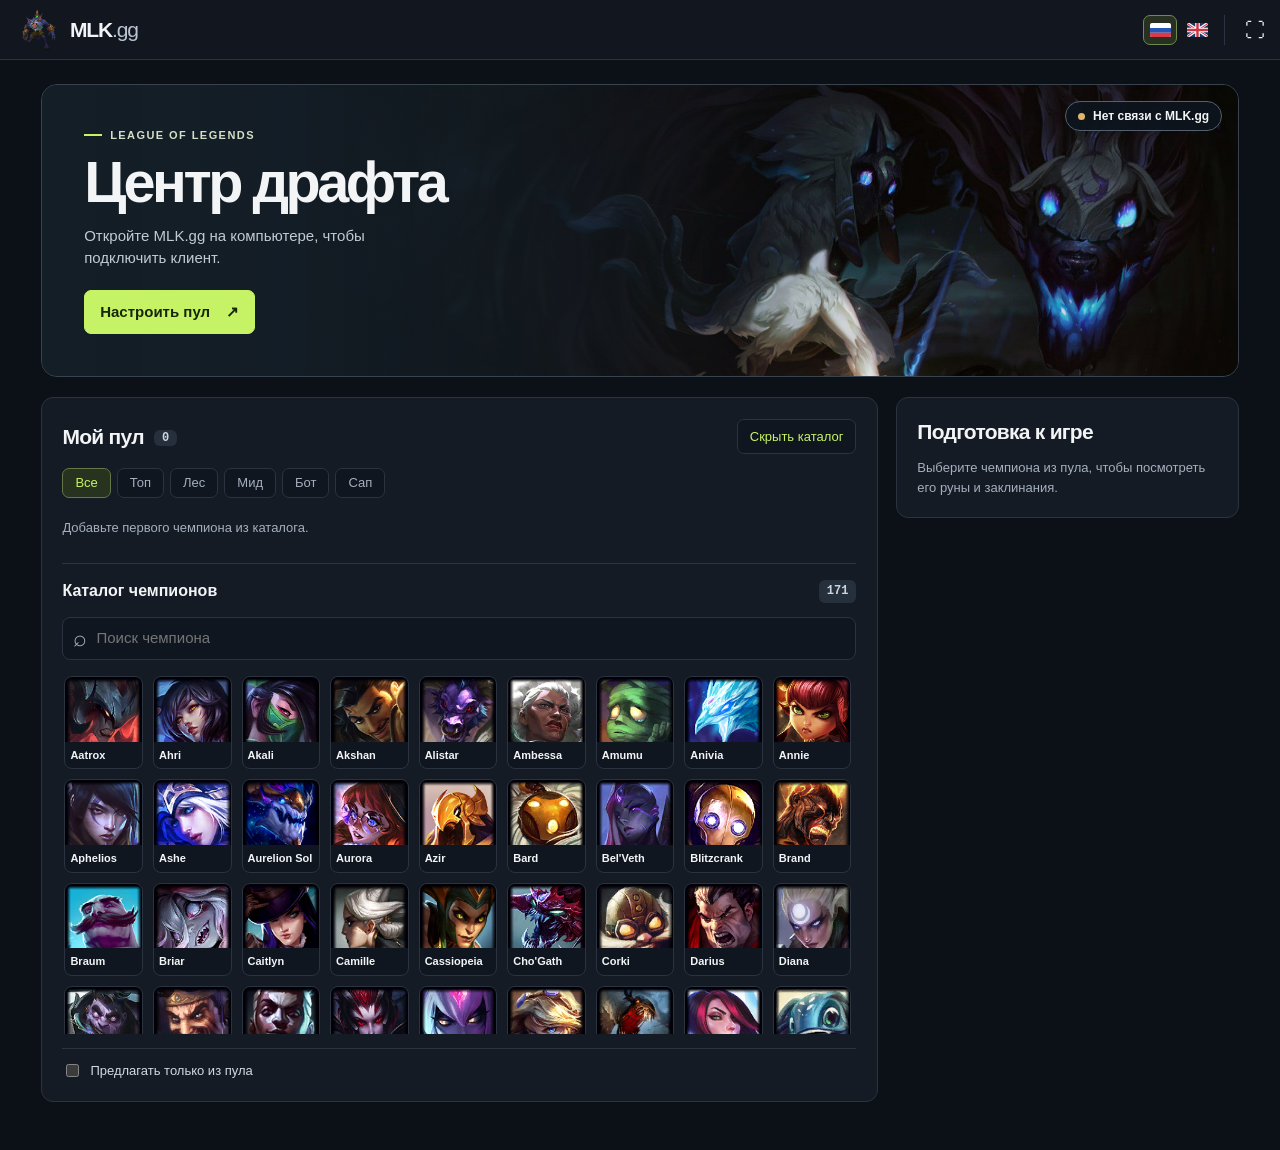
==== commit 83f95b5a: "Show the player profile and season Solo/Duo record in the lobby" ====
--- a/lol_draft_helper.html
+++ b/lol_draft_helper.html
@@ -28,6 +28,7 @@
       <p id="phaseCopy">Подключаемся к клиенту League of Legends…</p>
       <button class="primary" id="choosePool">Настроить пул <span aria-hidden="true">↗</span></button>
     </div>
+    <div id="playerProfile" hidden></div>
     <div class="livebar" id="livebar"><span class="dot"></span><span id="ltxt">Подключение…</span><strong id="ltimer"></strong></div>
   </section>
   <div class="loadout" id="loadout" role="status" hidden></div>
@@ -43,7 +44,7 @@
   <div class="rank-tools"><input id="rankSearch" type="search" aria-label="Найти в рейтинге" placeholder="Найти чемпиона"><select id="rankSort" aria-label="Сортировка рейтинга"><option value="total">По итогу</option><option value="l">По линии</option><option value="k">Против состава</option><option value="s">По синергии</option></select></div>
   <div class="scroll"><table><thead><tr><th>Чемпион</th><th>Тир</th><th>Линия</th><th>Состав</th><th>Синергия</th><th>Итог</th></tr></thead><tbody id="tbl"></tbody></table></div><p id="rankEmpty" hidden>Нет совпадений</p></div>
   <details><summary>Как считается оценка</summary>
-  <p><b>Линия:</b> известные контрпики (±3), дальний бой против ближнего на топе и миде, ранняя сила против поздней, защита от рывков. На боте учитываются оба врага: АДК полностью, саппорт наполовину.</p>
+  <p><b>Линия:</b> известные контрпики (±3), дальний бой против ближнего на топе и миде, ранняя сила против поздней, защита от рывков. На боте учитываются оба врага: Бот полностью, саппорт наполовину.</p>
   <p><b>Против состава:</b> урон в % от здоровья против танков, бурст против составов без фронтлайна, блок рывков против мобильных врагов, защита от дайва, жёсткий engage против поука, ловля неподвижных керри, наказание поздних составов.</p>
   <p><b>Синергия:</b> баланс физического и магического урона, нужен ли фронтлайн, engage и контроль, защита гиперкерри, подбросы для Ясуо и Ёнэ, известные связки (Xayah + Rakan, Orianna + Malphite и другие).</p>
   <p>Базовые оценки рассчитываются по правилам. При наличии статистики матчей модель учитывает данные для конкретных пар чемпионов.</p>
@@ -74,6 +75,7 @@
 </main>
 <script src="assets/game-data.js"></script>
 <script src="assets/language.js"></script>
+<script src="assets/profile.js"></script>
 <script>
 {
 const RAW=`Aatrox|TJ|P|222011322|khs
@@ -298,7 +300,7 @@
 
 const ALIAS={mf:'Miss Fortune',tf:'Twisted Fate',j4:'Jarvan IV',jarvan:'Jarvan IV',asol:'Aurelion Sol',aurelion:'Aurelion Sol',kog:"Kog'Maw",cho:"Cho'Gath",mundo:'Dr. Mundo',xin:'Xin Zhao',lee:'Lee Sin',yi:'Master Yi',ww:'Warwick',gp:'Gangplank',kha:"Kha'Zix",rek:"Rek'Sai",vel:"Vel'Koz",kai:"Kai'Sa",tk:'Tahm Kench',tahm:'Tahm Kench',nunu:'Nunu & Willump',renata:'Renata Glasc',heimer:'Heimerdinger',blitz:'Blitzcrank',morg:'Morgana',naut:'Nautilus',lb:'LeBlanc',kass:'Kassadin',kata:'Katarina',cass:'Cassiopeia',fiddle:'Fiddlesticks',voli:'Volibear',ori:'Orianna',sej:'Sejuani',trynd:'Tryndamere',ez:'Ezreal',cait:'Caitlyn',ali:'Alistar',yas:'Yasuo',wu:'Wukong',monkeyking:'Wukong',bel:"Bel'Veth",ks:"K'Sante",sol:'Aurelion Sol'};
 
-const ROLES=[['T','Топ'],['J','Лес'],['M','Мид'],['B','АДК'],['S','Сап']];
+const ROLES=[['T','Топ'],['J','Лес'],['M','Мид'],['B','Бот'],['S','Сап']];
 const KEYS=['fr','en','cc','pe','po','bu','dp','mo','sc'];
 const norm=s=>String(s||'').toLowerCase().replace(/[^a-z0-9а-яё]/g,'');
 const CH=RAW.trim().split('\n').map(l=>{const[n,roles,dmg,t,f='']=l.split('|');const o={n,roles,dmg,f};KEYS.forEach((k,i)=>o[k]=+t[i]);return o});
@@ -310,7 +312,7 @@
 const PAIR=new Set();PAIRS.split(',').forEach(p=>{const[a,b]=p.split('+');PAIR.add(a+'+'+b);PAIR.add(b+'+'+a)});
 const names=a=>a.map(c=>c.n).join(', ');
 const R1=x=>Math.round(x*10)/10;
-const ROLE_FULL={T:'топ',J:'лес',M:'мид',B:'АДК',S:'саппорт'};
+const ROLE_FULL={T:'топ',J:'лес',M:'мид',B:'Бот',S:'саппорт'};
 
 /* ---------- данные матчей (необязательно): stats.json из analyze.py ----------
    Пока данных нет, всё работает по моим оценкам, как раньше. Когда данные есть, каждая оценка смешивается с ними:
@@ -671,6 +673,7 @@
 const ALIASMAP=Object.create(null);CH.forEach(c=>{ALIASMAP[norm(iconId(c.n))]=c;ALIASMAP[norm(c.n)]=c});
 const byAlias=a=>ALIASMAP[norm(a)];
 const displayName=alias=>byAlias(alias)?.n||alias||'';
+const profileBanner=createProfileBanner(BASE,displayName,esc);
 const live={s:'connecting',last:'',slots:{ally:{},enemy:{}},bans:{},mine:null,upd:null,ver:''};
 
 /* Клиент не показывает роли врагов. Перебираем все способы раздать свободные роли (до 5! = 120)
@@ -750,7 +753,7 @@
 }
 function renderLive(d){
   $('livebar').dataset.s=live.s;
-  const messages={connecting:'Подключение…',nobridge:'Мост отключён',noclient:'Ожидание клиента',idle:d.phaseName||'Клиент подключён',live:'Драфт идёт'};
+  const messages={connecting:'Подключение…',nobridge:'Нет связи с MLK.gg',noclient:'Ожидание клиента',idle:d.phaseName||'Клиент подключён',live:'Драфт идёт'};
   const descriptions={connecting:'Подключаемся к клиенту League of Legends…',nobridge:'Откройте MLK.gg на компьютере, чтобы подключить клиент.',
     noclient:'Запустите League of Legends. Составы и рекомендации появятся при выборе чемпионов.',
     idle:'Клиент подключён. Когда начнётся выбор чемпионов, здесь появятся пики и баны.',
@@ -765,6 +768,7 @@
   renderUpdate();
   localize($('updbar'));localize($('loadout'));localize(document.querySelector('.banner'));
   updatePreparation();
+  profileBanner.update(live.s==='idle', d.phase);
 }
 
 const screenButton=$('fullscreen');
--- a/assets/draft.css
+++ b/assets/draft.css
@@ -180,3 +180,37 @@
   .banbar { flex-wrap: wrap; gap: 10px }.bslots { grid-template-columns: repeat(5,44px) }
   .row { grid-template-columns: 52px minmax(0,1fr); gap: 5px; min-height: 72px }.slot-name { font-size: 13px }
 }
+
+.banner.has-profile { min-height: 0; padding: 28px 32px 20px }
+#playerProfile { width: 100%; min-width: 0 }
+#playerProfile small { display: block; font-size: 13px; color: #c0cbd5 }
+.profile-id,.profile-numbers,.profile-history-head,.profile-match { display: flex; align-items: center }
+.profile-id { gap: 16px; padding-right: 150px }
+.profile-id > div:last-child { min-width: 0; overflow-wrap: anywhere }
+.profile-avatar { position: relative; flex: none; width: 70px; height: 70px; display: grid; place-items: center; overflow: hidden; border: 1px solid #849d70; border-radius: 14px; background: var(--well); color: var(--lime); font-size: 26px }
+.profile-avatar img { position: absolute; inset: 0; width: 100%; height: 100%; object-fit: cover }
+.profile-id h1 { font-size: clamp(27px,3.2vw,38px); line-height: 1.15; margin: 2px 0 4px; letter-spacing: -.045em }
+.profile-id em,.profile-numbers em { font-style: normal; font-size: .55em; color: #bac6d2; font-weight: 550; letter-spacing: 0 }
+.profile-numbers { flex-wrap: wrap; gap: 12px 30px; margin: 22px 0 }
+.profile-numbers > div + div { border-left: 1px solid #53616c; padding-left: 30px }
+.profile-numbers strong { display: block; font-size: 23px; letter-spacing: -.025em }
+.profile-numbers em { font-size: 15px }
+.profile-history { padding-top: 12px; border-top: 1px solid #44505b }
+.profile-history-head { justify-content: space-between; margin-bottom: 10px; gap: 10px }
+.profile-history-head button { background: transparent; border: 0; color: var(--lime); font-size: 13px; padding: 3px 0 }
+#recentGames { list-style: none; padding: 0; margin: 0; display: grid; grid-template-columns: repeat(5,minmax(0,1fr)); gap: 9px }
+.profile-match { min-width: 0; gap: 9px; border: 1px solid #445354; border-radius: 8px; padding: 8px; background: #101923ef }
+.profile-match .portrait { width: 38px; height: 38px; flex: none; border-radius: 5px }
+.profile-match > div { min-width: 0 }
+.profile-match b { font-size: 13px }
+.profile-match[data-result=win] b { color: #b6e990 }
+.profile-match[data-result=loss] b { color: #ffb3ac }
+#recentGames small { font-size: 12px; overflow-wrap: anywhere }
+@media(max-width: 920px) { #recentGames { grid-template-columns: repeat(auto-fit,minmax(145px,1fr)) } }
+@media(max-width: 600px) {
+  .banner.has-profile { padding: 48px 15px 16px }
+  .profile-id { padding-right: 0; gap: 10px }.profile-avatar { width: 54px; height: 54px }
+  .profile-numbers { gap: 10px 16px; margin: 16px 0 }
+  .profile-numbers > div + div { border: 0; padding: 0 }.profile-numbers strong { font-size: 18px }
+  #recentGames { grid-template-columns: repeat(auto-fit,minmax(130px,1fr)) }
+}
